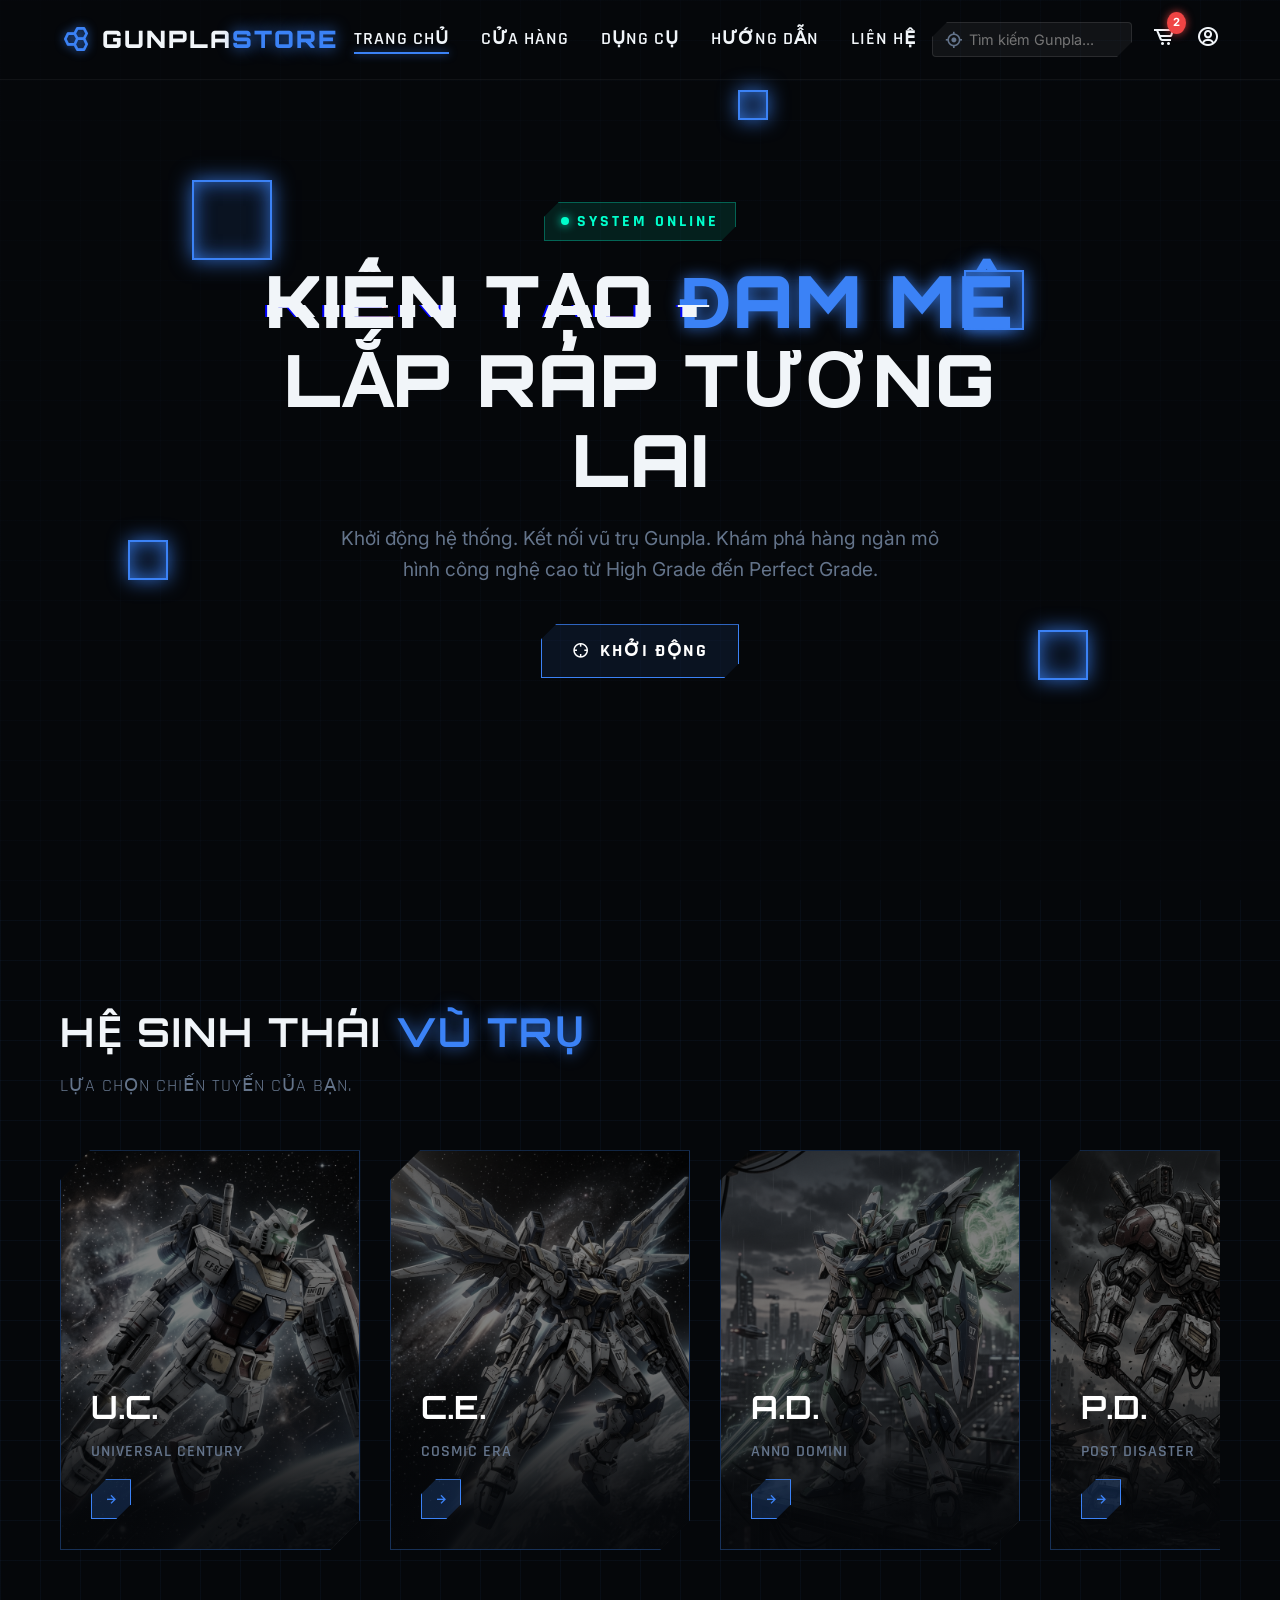
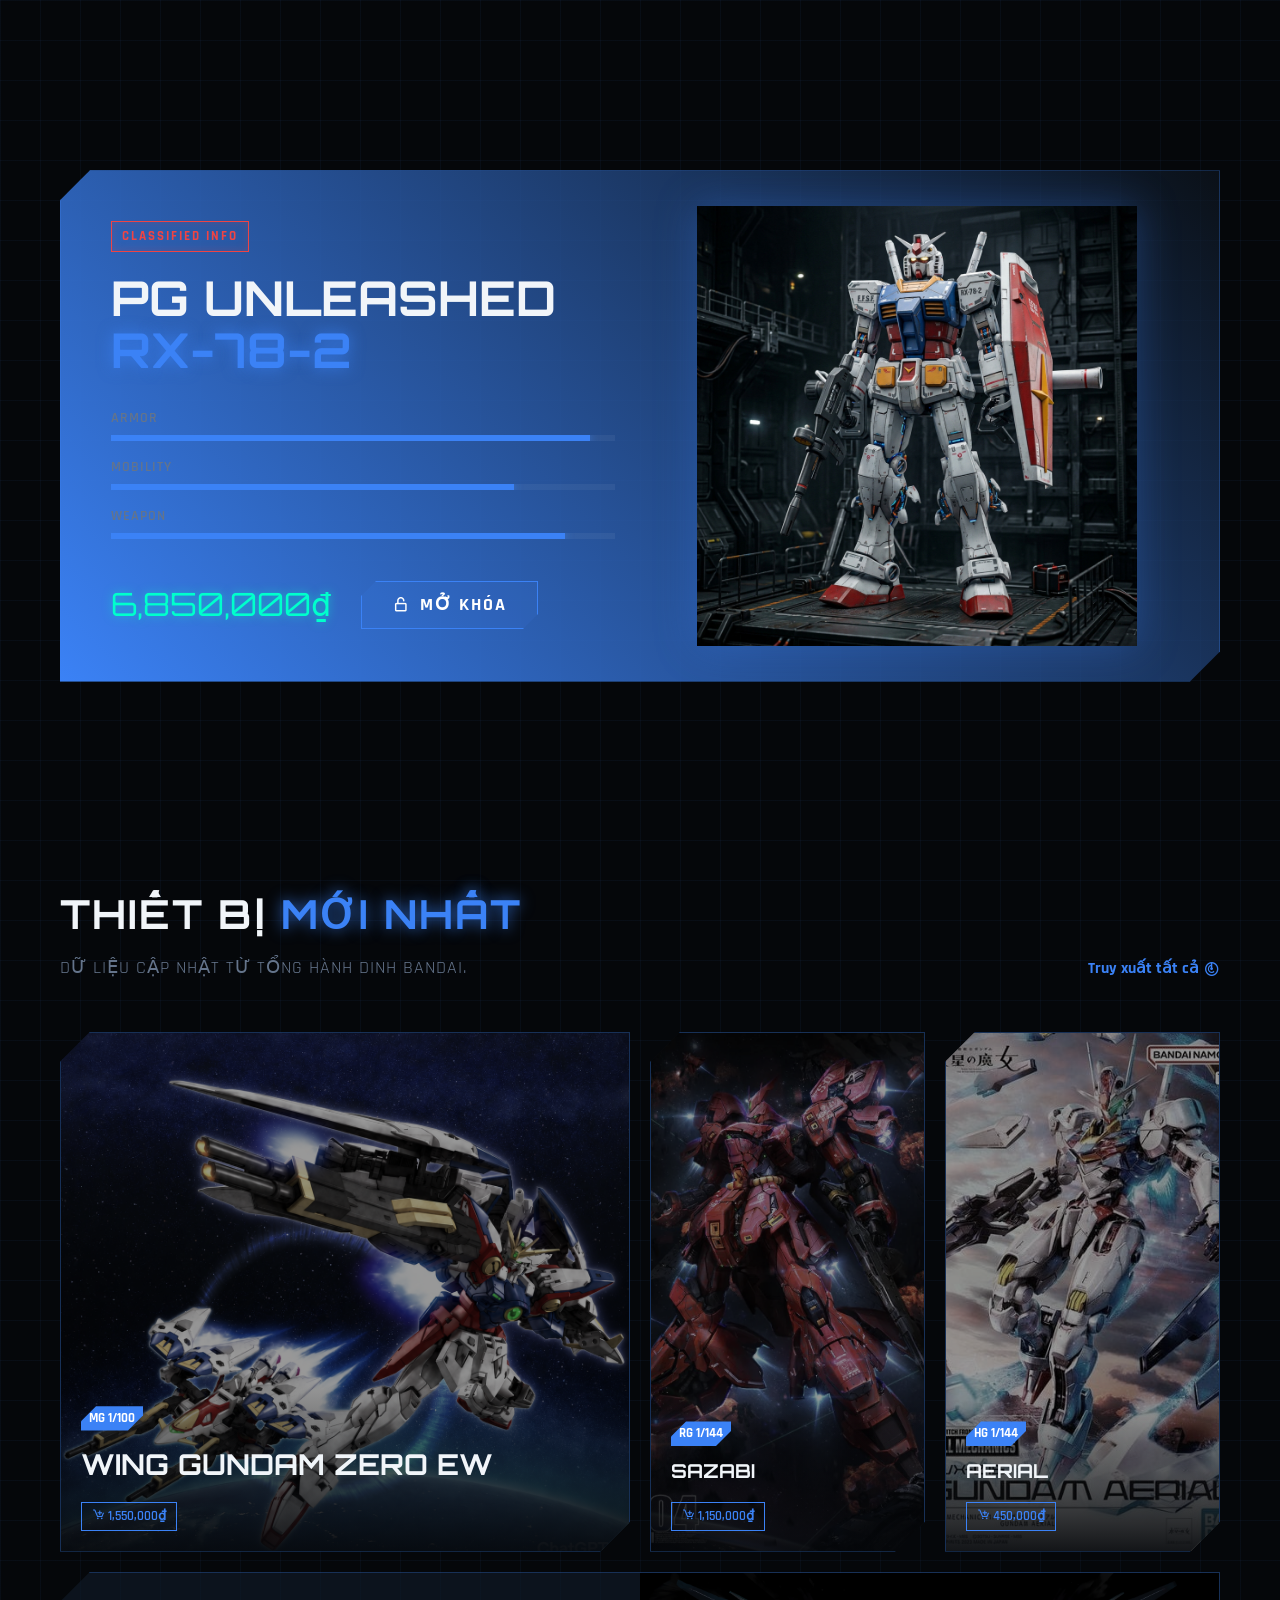
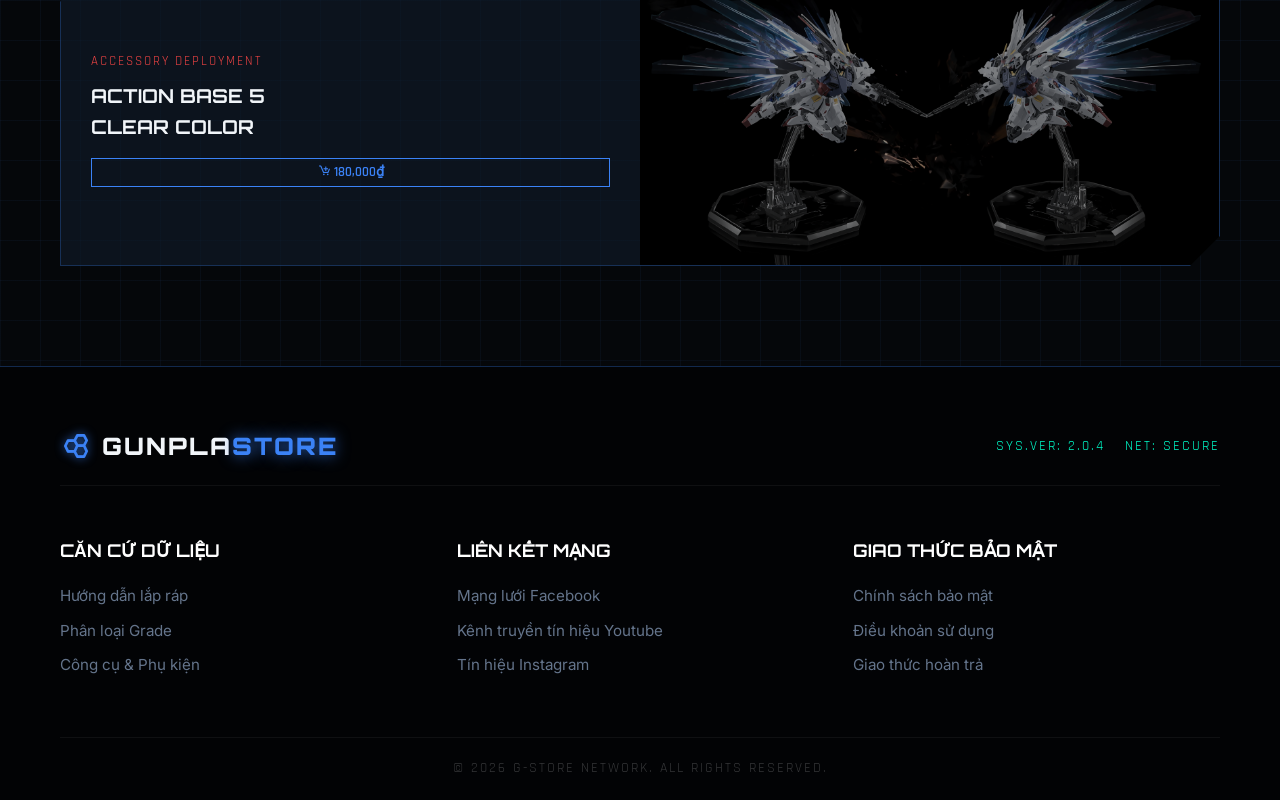
==== index.html @ 4b2b1612 "Add files via upload" ====
<!DOCTYPE html>
<html lang="vi">

<head>
    <meta charset="UTF-8">
    <meta name="viewport" content="width=device-width, initial-scale=1.0">
    <title>GUNPLA STORE | Awaken Your Inner Newtype</title>

    <meta name="description"
        content="Chuyên cung cấp mô hình chính hãng Bandai, Gunpla đa dạng các cấp độ HG, RG, MG, PG.">

    <!-- Google Fonts -->
    <link rel="preconnect" href="https://fonts.googleapis.com">
    <link rel="preconnect" href="https://fonts.gstatic.com" crossorigin>
    <link
        href="https://fonts.googleapis.com/css2?family=Inter:wght@300;400;500;600;700&family=Orbitron:wght@400;500;700;900&family=Rajdhani:wght@500;600;700&display=swap"
        rel="stylesheet">

    <!-- Boxicons -->
    <link href='https://unpkg.com/boxicons@2.1.4/css/boxicons.min.css' rel='stylesheet'>

    <!-- Custom CSS -->
    <link rel="stylesheet" href="style.css">
</head>

<body>
    <!-- Navbar (Giữ nguyên) -->
    <header class="header" id="header">
        <nav class="navbar container">
            <a href="index.html" class="logo">
                <i class='bx bx-hive'></i>
                <span class="logo-text">GUNPLA<span class="highlight">STORE</span></span>
            </a>

            <div class="nav-menu" id="nav-menu">
                <ul class="nav-list">
                    <li class="nav-item"><a href="index.html" class="nav-link active">TRANG CHỦ</a></li>
                    <li class="nav-item"><a href="store.html" class="nav-link">CỬA HÀNG</a></li>
                    <li class="nav-item"><a href="#tools" class="nav-link">DỤNG CỤ</a></li>
                    <li class="nav-item"><a href="#guide" class="nav-link">HƯỚNG DẪN</a></li>
                    <li class="nav-item"><a href="#contact" class="nav-link">LIÊN HỆ</a></li>
                </ul>
                <div class="nav-close" id="nav-close">
                    <i class='bx bx-x'></i>
                </div>
            </div>

            <div class="nav-tools">
                <div class="search-box">
                    <input type="text" placeholder="Tìm kiếm Gunpla..." class="search-input">
                    <i class='bx bx-target-lock search-icon'></i>
                </div>
                <a href="#" class="cart-icon">
                    <i class='bx bx-cart-alt'></i>
                    <span class="cart-count">2</span>
                </a>
                <a href="#" class="user-icon">
                    <i class='bx bx-user-circle'></i>
                </a>
                <div class="nav-toggle" id="nav-toggle">
                    <i class='bx bx-menu-alt-right'></i>
                </div>
            </div>
        </nav>
    </header>

    <main class="main">
        <!-- New Sci-Fi Hero Section with Video & Cubes -->
        <section class="hero section" id="home">
            <div class="hero-bg">
                <div class="overlay"></div>
                <!-- Video Background -->
                <video autoplay loop muted playsinline class="hero-video">
                    <!-- Placeholder video URL (Royalty Free Sci-Fi/Space loop) -->
                    <source src="https://cdn.pixabay.com/video/2021/08/04/83866-584742617_large.mp4" type="video/mp4">
                    Trình duyệt của bạn không hỗ trợ thẻ video.
                </video>
            </div>

            <!-- Floating Cubes Container -->
            <div class="cubes-container" id="cubes-container">
                <div class="cube cube-1">
                    <div class="cube-inner"></div>
                </div>
                <div class="cube cube-2">
                    <div class="cube-inner"></div>
                </div>
                <div class="cube cube-3">
                    <div class="cube-inner"></div>
                </div>
                <div class="cube cube-4">
                    <div class="cube-inner"></div>
                </div>
                <div class="cube cube-5">
                    <div class="cube-inner"></div>
                </div>
            </div>

            <div class="hero-content container">
                <div class="system-status glitch" data-text="SYSTEM ONLINE">
                    <span class="status-dot"></span> SYSTEM ONLINE
                </div>
                <h1 class="hero-title glitch" data-text="KIẾN TẠO ĐAM MÊ">KIẾN TẠO <span class="highlight">ĐAM
                        MÊ</span><br>LẮP RÁP TƯƠNG LAI</h1>
                <p class="hero-subtitle">Khởi động hệ thống. Kết nối vũ trụ Gunpla. Khám phá hàng ngàn mô hình công nghệ
                    cao từ High Grade đến Perfect Grade.</p>
                <div class="hero-actions">
                    <a href="#spotlight" class="btn btn-primary btn-glitch">
                        <i class='bx bx-crosshair'></i> KHỞI ĐỘNG
                    </a>
                </div>
            </div>
        </section>

        <!-- Universe/Series Section (Horizontal cards) -->
        <section class="universe section" id="universe">
            <div class="container">
                <div class="section-header">
                    <h2 class="section-title">HỆ SINH THÁI <span class="highlight">VŨ TRỤ</span></h2>
                    <p class="section-subtitle">Lựa chọn chiến tuyến của bạn.</p>
                </div>

                <div class="universe-track">
                    <!-- UC -->
                    <div class="universe-card">
                        <div class="uc-bg">
                            <img src="assets/images/universe/uc_gundam.png" alt="Universal Century">
                        </div>
                        <div class="uc-content">
                            <h3>U.C.</h3>
                            <span>UNIVERSAL CENTURY</span>
                            <a href="#" class="uc-btn"><i class='bx bx-right-arrow-alt'></i></a>
                        </div>
                    </div>
                    <!-- CE -->
                    <div class="universe-card">
                        <div class="uc-bg">
                            <img src="assets/images/universe/ce_gundam.png" alt="Cosmic Era">
                        </div>
                        <div class="uc-content">
                            <h3>C.E.</h3>
                            <span>COSMIC ERA</span>
                            <a href="#" class="uc-btn"><i class='bx bx-right-arrow-alt'></i></a>
                        </div>
                    </div>
                    <!-- AD -->
                    <div class="universe-card">
                        <div class="uc-bg">
                            <img src="assets/images/universe/ad_gundam.png" alt="Anno Domini">
                        </div>
                        <div class="uc-content">
                            <h3>A.D.</h3>
                            <span>ANNO DOMINI</span>
                            <a href="#" class="uc-btn"><i class='bx bx-right-arrow-alt'></i></a>
                        </div>
                    </div>
                    <!-- PD -->
                    <div class="universe-card">
                        <div class="uc-bg">
                            <img src="assets/images/universe/pd_gundam.png" alt="Post Disaster">
                        </div>
                        <div class="uc-content">
                            <h3>P.D.</h3>
                            <span>POST DISASTER</span>
                            <a href="#" class="uc-btn"><i class='bx bx-right-arrow-alt'></i></a>
                        </div>
                    </div>
                </div>
            </div>
        </section>

        <!-- Spotlight Section (Asymmetric Radar Design) -->
        <section class="spotlight section" id="spotlight">
            <div class="container">
                <div class="spotlight-wrapper">
                    <!-- Left: Radar/Info -->
                    <div class="spotlight-info">
                        <div class="tech-badge">CLASSIFIED INFO</div>
                        <h2 class="spotlight-title">PG UNLEASHED <br><span class="highlight">RX-78-2</span></h2>

                        <div class="radar-stats">
                            <div class="stat-item">
                                <span class="stat-label">ARMOR</span>
                                <div class="stat-bar">
                                    <div class="stat-fill" style="width: 95%;"></div>
                                </div>
                            </div>
                            <div class="stat-item">
                                <span class="stat-label">MOBILITY</span>
                                <div class="stat-bar">
                                    <div class="stat-fill" style="width: 80%;"></div>
                                </div>
                            </div>
                            <div class="stat-item">
                                <span class="stat-label">WEAPON</span>
                                <div class="stat-bar">
                                    <div class="stat-fill" style="width: 90%;"></div>
                                </div>
                            </div>
                        </div>

                        <div class="spotlight-price">
                            <span class="digital-price">6,850,000₫</span>
                            <button class="btn btn-primary"><i class='bx bx-lock-open-alt'></i> MỞ KHÓA</button>
                        </div>
                    </div>

                    <!-- Right: Big Image -->
                    <div class="spotlight-visual">
                        <div class="visual-bg-circle"></div>
                        <div class="visual-bg-crosshair"></div>
                        <img src="assets/images/PG/pg_unleashed.png" alt="PG Unleashed RX-78-2" class="spotlight-img">
                    </div>
                </div>
            </div>
        </section>

        <!-- Bento Box Grid (New Arrivals) -->
        <section class="bento section" id="bento-grid">
            <div class="container">
                <div class="section-header flex-header">
                    <div>
                        <h2 class="section-title">THIẾT BỊ <span class="highlight">MỚI NHẤT</span></h2>
                        <p class="section-subtitle">Dữ liệu cập nhật từ tổng hành dinh Bandai.</p>
                    </div>
                    <a href="#" class="view-all">Truy xuất tất cả <i class='bx bx-radar'></i></a>
                </div>

                <div class="bento-grid-container">
                    <!-- Bento Item 1 (Large) -->
                    <div class="bento-item bento-large">
                        <img src="assets/images/MG/WingZero.png" alt="Gundam">
                        <div class="bento-overlay">
                            <span class="bento-badge">MG 1/100</span>
                            <h3>WING GUNDAM ZERO EW</h3>
                            <button class="bento-btn"><i class='bx bx-cart-add'></i> 1,550,000₫</button>
                        </div>
                        <div class="scanner-line"></div>
                    </div>

                    <!-- Bento Item 2 (Medium) -->
                    <div class="bento-item bento-medium">
                        <img src="assets/images/RG/Sazabi.png" alt="Gundam">
                        <div class="bento-overlay">
                            <span class="bento-badge">RG 1/144</span>
                            <h3>SAZABI</h3>
                            <button class="bento-btn"><i class='bx bx-cart-add'></i> 1,150,000₫</button>
                        </div>
                        <div class="scanner-line"></div>
                    </div>

                    <!-- Bento Item 3 (Medium) -->
                    <div class="bento-item bento-medium">
                        <img src="assets/images/HG/Aerial.png" alt="Gundam">
                        <div class="bento-overlay">
                            <span class="bento-badge">HG 1/144</span>
                            <h3>AERIAL</h3>
                            <button class="bento-btn"><i class='bx bx-cart-add'></i> 450,000₫</button>
                        </div>
                        <div class="scanner-line"></div>
                    </div>

                    <!-- Bento Item 4 (Wide) -->
                    <div class="bento-item bento-wide">
                        <div class="bento-split">
                            <div class="bento-info">
                                <span class="tech-text">ACCESSORY DEPLOYMENT</span>
                                <h3>ACTION BASE 5 <br> CLEAR COLOR</h3>
                                <button class="bento-btn"><i class='bx bx-cart-add'></i> 180,000₫</button>
                            </div>
                            <img src="assets/images/PhuKien/ActionBase.png" alt="Action Base">
                        </div>
                        <div class="scanner-line"></div>
                    </div>
                </div>
            </div>
        </section>
    </main>

    <!-- Minimalist Sci-Fi Footer -->
    <footer class="footer-minimal">
        <div class="container">
            <div class="footer-top">
                <a href="#" class="logo">
                    <i class='bx bx-hive'></i>
                    <span class="logo-text">GUNPLA<span class="highlight">STORE</span></span>
                </a>
                <div class="sys-info">
                    <span>SYS.VER: 2.0.4</span>
                    <span>NET: SECURE</span>
                </div>
            </div>

            <div class="footer-grid">
                <div class="f-col">
                    <h4>CĂN CỨ DỮ LIỆU</h4>
                    <a href="#">Hướng dẫn lắp ráp</a>
                    <a href="#">Phân loại Grade</a>
                    <a href="#">Công cụ & Phụ kiện</a>
                </div>
                <div class="f-col">
                    <h4>LIÊN KẾT MẠNG</h4>
                    <a href="#">Mạng lưới Facebook</a>
                    <a href="#">Kênh truyền tín hiệu Youtube</a>
                    <a href="#">Tín hiệu Instagram</a>
                </div>
                <div class="f-col">
                    <h4>GIAO THỨC BẢO MẬT</h4>
                    <a href="#">Chính sách bảo mật</a>
                    <a href="#">Điều khoản sử dụng</a>
                    <a href="#">Giao thức hoàn trả</a>
                </div>
            </div>

            <div class="footer-bottom">
                <p>&copy; 2026 G-STORE NETWORK. ALL RIGHTS RESERVED.</p>
            </div>
        </div>
    </footer>

    <!-- Custom JS -->
    <script src="script.js"></script>
</body>

</html>
---- style.css ----
/* =========================================
   VARIABLES & SETUP
   ========================================= */
:root {
    --bg-color: #05070a; 
    --bg-surface: rgba(13, 17, 23, 0.6);
    --bg-surface-hover: rgba(22, 27, 34, 0.8);
    
    --primary-color: #3b82f6; 
    --primary-glow: rgba(59, 130, 246, 0.8);
    
    --secondary-color: #ef4444; 
    --secondary-glow: rgba(239, 68, 68, 0.8);
    
    --neon-green: #00ffcc; 
    
    --text-main: #f1f5f9;
    --text-muted: #64748b;
    
    --border-color: rgba(59, 130, 246, 0.3);
    
    --font-heading: 'Orbitron', sans-serif;
    --font-subheading: 'Rajdhani', sans-serif;
    --font-body: 'Inter', sans-serif;
    
    --header-height: 80px;
    --transition: all 0.4s cubic-bezier(0.16, 1, 0.3, 1);
    
    /* Complex Clip Paths */
    --clip-btn: polygon(15px 0, 100% 0, 100% calc(100% - 15px), calc(100% - 15px) 100%, 0 100%, 0 15px);
    --clip-card: polygon(30px 0, 100% 0, 100% calc(100% - 30px), calc(100% - 30px) 100%, 0 100%, 0 30px);
}

* {
    margin: 0;
    padding: 0;
    box-sizing: border-box;
}

html {
    scroll-behavior: smooth;
}

body {
    font-family: var(--font-body);
    background-color: var(--bg-color);
    color: var(--text-main);
    line-height: 1.6;
    overflow-x: hidden;
    background-image: 
        linear-gradient(rgba(59, 130, 246, 0.05) 1px, transparent 1px),
        linear-gradient(90deg, rgba(59, 130, 246, 0.05) 1px, transparent 1px);
    background-size: 40px 40px;
}

ul { list-style: none; }
a { text-decoration: none; color: inherit; transition: var(--transition); }
img { max-width: 100%; height: auto; display: block; }

.container {
    max-width: 1200px;
    margin: 0 auto;
    padding: 0 20px;
}

.section { padding: 100px 0; }
.highlight { color: var(--primary-color); text-shadow: 0 0 15px var(--primary-glow); }

/* =========================================
   BUTTONS
   ========================================= */
.btn {
    display: inline-flex;
    align-items: center;
    justify-content: center;
    gap: 8px;
    padding: 12px 30px;
    font-family: var(--font-subheading);
    font-weight: 700;
    font-size: 1.1rem;
    letter-spacing: 2px;
    cursor: pointer;
    transition: var(--transition);
    border: none;
    position: relative;
    clip-path: var(--clip-btn);
    text-transform: uppercase;
    background: transparent;
    color: var(--primary-color);
    border: 1px solid var(--primary-color);
}

.btn-primary {
    background: rgba(59, 130, 246, 0.1);
    border: 1px solid var(--primary-color);
    color: #fff;
}

.btn-primary:hover {
    background: var(--primary-color);
    box-shadow: 0 0 20px var(--primary-glow);
    color: #fff;
}

.btn-glitch:hover {
    animation: btn-glitch 0.2s linear infinite;
}

@keyframes btn-glitch {
    0% { transform: translate(0) }
    20% { transform: translate(-2px, 2px) }
    40% { transform: translate(-2px, -2px) }
    60% { transform: translate(2px, 2px) }
    80% { transform: translate(2px, -2px) }
    100% { transform: translate(0) }
}

/* =========================================
   HEADER & NAVBAR (Retained)
   ========================================= */
.header {
    position: fixed;
    top: 0;
    left: 0;
    width: 100%;
    height: var(--header-height);
    z-index: 100;
    transition: var(--transition);
    border-bottom: 1px solid rgba(255,255,255,0.05);
}

.header.scrolled {
    background: rgba(5, 7, 10, 0.85);
    backdrop-filter: blur(15px);
    border-bottom: 1px solid var(--border-color);
}

.navbar { height: 100%; display: flex; justify-content: space-between; align-items: center; }
.logo { display: flex; align-items: center; gap: 8px; font-family: var(--font-heading); font-size: 1.5rem; font-weight: 900; letter-spacing: 2px; }
.logo i { font-size: 2rem; color: var(--primary-color); text-shadow: 0 0 10px var(--primary-glow); }
.nav-list { display: flex; gap: 32px; }
.nav-link { font-family: var(--font-subheading); font-weight: 600; font-size: 1.1rem; letter-spacing: 1px; position: relative; }
.nav-link::after { content: ''; position: absolute; bottom: -4px; left: 0; width: 0; height: 2px; background-color: var(--primary-color); box-shadow: 0 0 8px var(--primary-glow); transition: var(--transition); }
.nav-link:hover::after, .nav-link.active::after { width: 100%; }
.nav-tools { display: flex; align-items: center; gap: 20px; }
.search-box { position: relative; display: flex; align-items: center; }
.search-input { background: rgba(255,255,255,0.05); border: 1px solid rgba(255,255,255,0.1); color: var(--text-main); padding: 8px 16px 8px 36px; border-radius: 4px; font-family: var(--font-body); font-size: 0.9rem; width: 200px; transition: var(--transition); clip-path: var(--clip-btn); }
.search-input:focus { outline: none; border-color: var(--primary-color); background: rgba(59, 130, 246, 0.1); width: 240px; }
.search-icon { position: absolute; left: 12px; color: var(--text-muted); font-size: 1.2rem; }
.search-input:focus + .search-icon { color: var(--primary-color); }
.cart-icon, .user-icon { font-size: 1.5rem; position: relative; cursor: pointer; }
.cart-icon:hover, .user-icon:hover { color: var(--primary-color); text-shadow: 0 0 8px var(--primary-glow); }
.cart-count { position: absolute; top: -8px; right: -10px; background-color: var(--secondary-color); color: #fff; font-size: 0.7rem; font-weight: 700; padding: 2px 6px; border-radius: 50%; box-shadow: 0 0 8px var(--secondary-glow); }
.nav-toggle, .nav-close { display: none; font-size: 2rem; cursor: pointer; }

/* =========================================
   NEW HERO SECTION (VIDEO & CUBES)
   ========================================= */
.hero {
    position: relative;
    min-height: 100vh;
    display: flex;
    align-items: center;
    justify-content: center;
    overflow: hidden;
    padding-top: var(--header-height);
}

.hero-bg {
    position: absolute;
    top: 0; left: 0; width: 100%; height: 100%;
    z-index: -2;
}

.hero-video {
    width: 100%; height: 100%;
    object-fit: cover;
    filter: grayscale(30%) contrast(120%);
}

.overlay {
    position: absolute;
    top: 0; left: 0; width: 100%; height: 100%;
    background: linear-gradient(135deg, rgba(5,7,10,0.9) 0%, rgba(5,7,10,0.5) 50%, rgba(5,7,10,0.9) 100%);
    z-index: 1;
}

/* 3D Floating Cubes */
.cubes-container {
    position: absolute;
    top: 0; left: 0; width: 100%; height: 100%;
    z-index: 2;
    pointer-events: none;
    perspective: 1000px;
}

.cube {
    position: absolute;
    width: 60px; height: 60px;
    transform-style: preserve-3d;
    animation: floatCube 10s infinite linear;
    transition: transform 0.1s ease-out; /* For mouse parallax */
}

.cube-inner {
    width: 100%; height: 100%;
    border: 2px solid var(--primary-color);
    background: rgba(59, 130, 246, 0.1);
    box-shadow: 0 0 20px var(--primary-glow), inset 0 0 20px var(--primary-glow);
    animation: rotateInner 5s infinite linear;
}

.cube-1 { top: 20%; left: 15%; width: 80px; height: 80px; animation-duration: 15s; }
.cube-2 { top: 60%; left: 10%; width: 40px; height: 40px; animation-duration: 12s; animation-direction: reverse; }
.cube-3 { top: 30%; right: 20%; width: 60px; height: 60px; animation-duration: 18s; }
.cube-4 { top: 70%; right: 15%; width: 50px; height: 50px; animation-duration: 14s; }
.cube-5 { top: 10%; right: 40%; width: 30px; height: 30px; animation-duration: 10s; }

@keyframes rotateInner {
    0% { transform: rotateX(0) rotateY(0) rotateZ(0); }
    100% { transform: rotateX(360deg) rotateY(360deg) rotateZ(360deg); }
}
@keyframes floatCube {
    0%, 100% { margin-top: 0; }
    50% { margin-top: -30px; }
}

.hero-content {
    position: relative;
    z-index: 3;
    text-align: center;
    max-width: 800px;
}

.system-status {
    display: inline-flex;
    align-items: center;
    gap: 8px;
    font-family: var(--font-subheading);
    font-weight: 700;
    color: var(--neon-green);
    letter-spacing: 3px;
    margin-bottom: 20px;
    background: rgba(0, 255, 204, 0.1);
    padding: 6px 16px;
    border: 1px solid rgba(0, 255, 204, 0.3);
    clip-path: var(--clip-btn);
}

.status-dot {
    width: 8px; height: 8px;
    background-color: var(--neon-green);
    border-radius: 50%;
    box-shadow: 0 0 10px var(--neon-green);
    animation: blink 1s infinite;
}

@keyframes blink { 50% { opacity: 0; } }

.hero-title {
    font-family: var(--font-heading);
    font-size: 4.5rem;
    font-weight: 900;
    line-height: 1.1;
    margin-bottom: 24px;
    text-transform: uppercase;
    letter-spacing: 2px;
}

.hero-subtitle {
    font-size: 1.2rem;
    color: var(--text-muted);
    margin-bottom: 40px;
    max-width: 600px;
    margin-left: auto; margin-right: auto;
}

.hero-actions { display: flex; justify-content: center; gap: 20px; }

/* Glitch Text Effect */
.glitch { position: relative; }
.glitch::before, .glitch::after {
    content: attr(data-text);
    position: absolute;
    top: 0; left: 0;
    width: 100%; height: 100%;
    background: transparent;
}
.glitch::before {
    left: 2px;
    text-shadow: -2px 0 red;
    clip: rect(44px, 450px, 56px, 0);
    animation: glitch-anim 5s infinite linear alternate-reverse;
}
.glitch::after {
    left: -2px;
    text-shadow: -2px 0 blue;
    clip: rect(44px, 450px, 56px, 0);
    animation: glitch-anim2 5s infinite linear alternate-reverse;
}

@keyframes glitch-anim {
    0% { clip: rect(10px, 9999px, 86px, 0); }
    5% { clip: rect(61px, 9999px, 21px, 0); }
    10% { clip: rect(34px, 9999px, 89px, 0); }
    15% { clip: rect(98px, 9999px, 5px, 0); }
    20% { clip: rect(0, 0, 0, 0); }
    100% { clip: rect(0, 0, 0, 0); }
}
@keyframes glitch-anim2 {
    0% { clip: rect(65px, 9999px, 100px, 0); }
    5% { clip: rect(52px, 9999px, 74px, 0); }
    10% { clip: rect(79px, 9999px, 85px, 0); }
    15% { clip: rect(75px, 9999px, 5px, 0); }
    20% { clip: rect(0, 0, 0, 0); }
    100% { clip: rect(0, 0, 0, 0); }
}

/* =========================================
   COMMON HEADERS
   ========================================= */
.section-header { margin-bottom: 50px; }
.flex-header { display: flex; justify-content: space-between; align-items: flex-end; }
.section-title { font-family: var(--font-heading); font-size: 2.5rem; letter-spacing: 2px; margin-bottom: 8px; }
.section-subtitle { color: var(--text-muted); font-size: 1.1rem; font-family: var(--font-subheading); letter-spacing: 1px; text-transform: uppercase; }
.view-all { font-family: var(--font-subheading); font-weight: 700; color: var(--primary-color); display: flex; align-items: center; gap: 5px; }
.view-all:hover { color: #fff; text-shadow: 0 0 10px var(--primary-glow); }

/* =========================================
   UNIVERSE SECTION (HORIZONTAL SCROLL)
   ========================================= */
.universe-track {
    display: flex;
    gap: 30px;
    overflow-x: auto;
    padding-bottom: 20px;
    scrollbar-width: none; /* Firefox */
}
.universe-track::-webkit-scrollbar { display: none; } /* Chrome */

.universe-card {
    min-width: 300px;
    height: 400px;
    position: relative;
    clip-path: var(--clip-card);
    background: var(--bg-surface);
    border: 1px solid var(--border-color);
    cursor: pointer;
    transition: var(--transition);
    overflow: hidden;
    flex-shrink: 0;
}

.uc-bg {
    position: absolute; top: 0; left: 0; width: 100%; height: 100%;
    z-index: 1;
}
.uc-bg img { width: 100%; height: 100%; object-fit: cover; filter: grayscale(80%) brightness(0.5); transition: var(--transition); }
.universe-card:hover .uc-bg img { filter: grayscale(0%) brightness(0.8); transform: scale(1.1); }

.uc-content {
    position: absolute;
    bottom: 0; left: 0; width: 100%;
    padding: 30px;
    z-index: 2;
    background: linear-gradient(transparent, rgba(5,7,10,0.9) 80%);
}

.uc-content h3 { font-family: var(--font-heading); font-size: 2rem; margin-bottom: 5px; color: #fff; }
.uc-content span { display: block; font-family: var(--font-subheading); color: var(--text-muted); font-weight: 600; letter-spacing: 1px; margin-bottom: 15px; }

.uc-btn {
    display: inline-flex; width: 40px; height: 40px;
    background: rgba(59, 130, 246, 0.2);
    border: 1px solid var(--primary-color);
    align-items: center; justify-content: center;
    color: var(--primary-color);
    clip-path: var(--clip-btn);
    transition: var(--transition);
}
.universe-card:hover .uc-btn { background: var(--primary-color); color: #fff; box-shadow: 0 0 15px var(--primary-glow); }

/* =========================================
   SPOTLIGHT SECTION (RADAR)
   ========================================= */
.spotlight-wrapper {
    display: grid;
    grid-template-columns: 1fr 1fr;
    gap: 50px;
    align-items: center;
    background: var(--bg-surface);
    padding: 50px;
    clip-path: var(--clip-card);
    border: 1px solid var(--border-color);
    position: relative;
}

/* Glowing Border Animation Hack using pseudo-element */
.spotlight-wrapper::before {
    content: ''; position: absolute; top: -2px; left: -2px; right: -2px; bottom: -2px;
    background: linear-gradient(45deg, var(--primary-color), transparent, var(--secondary-color), transparent);
    z-index: -1;
    background-size: 400%;
    animation: glow-border 10s linear infinite;
}

@keyframes glow-border { 0% { background-position: 0 0; } 50% { background-position: 400% 0; } 100% { background-position: 0 0; } }

.spotlight-info { position: relative; z-index: 2; }
.tech-badge { display: inline-block; font-family: var(--font-subheading); font-weight: 700; color: var(--secondary-color); border: 1px solid var(--secondary-color); padding: 4px 10px; font-size: 0.8rem; letter-spacing: 2px; margin-bottom: 20px; box-shadow: inset 0 0 10px rgba(239, 68, 68, 0.2); }
.spotlight-title { font-family: var(--font-heading); font-size: 3rem; line-height: 1.1; margin-bottom: 30px; }

.radar-stats { margin-bottom: 40px; }
.stat-item { margin-bottom: 15px; }
.stat-label { display: block; font-family: var(--font-subheading); font-weight: 600; font-size: 0.9rem; color: var(--text-muted); margin-bottom: 5px; letter-spacing: 1px; }
.stat-bar { width: 100%; height: 6px; background: rgba(255,255,255,0.05); position: relative; overflow: hidden; }
.stat-fill { position: absolute; top: 0; left: 0; height: 100%; background: var(--primary-color); box-shadow: 0 0 10px var(--primary-glow); }

.spotlight-price { display: flex; align-items: center; gap: 30px; }
.digital-price { font-family: var(--font-heading); font-size: 2rem; color: var(--neon-green); text-shadow: 0 0 10px rgba(0,255,204,0.5); }

.spotlight-visual { position: relative; display: flex; justify-content: center; align-items: center; height: 400px; }
.visual-bg-circle { position: absolute; width: 300px; height: 300px; border: 1px dashed var(--border-color); border-radius: 50%; animation: spin 20s linear infinite; }
.visual-bg-crosshair { position: absolute; width: 350px; height: 350px; border-left: 1px solid rgba(59, 130, 246, 0.2); border-right: 1px solid rgba(59, 130, 246, 0.2); animation: spin 15s linear infinite reverse; }
@keyframes spin { 100% { transform: rotate(360deg); } }

.spotlight-img { position: relative; z-index: 2; max-height: 110%; filter: drop-shadow(0 0 20px rgba(59, 130, 246, 0.3)); }

/* =========================================
   BENTO GRID SECTION (MASONRY)
   ========================================= */
.bento-grid-container {
    display: grid;
    grid-template-columns: repeat(4, 1fr);
    grid-template-rows: repeat(2, 250px);
    gap: 20px;
}

.bento-item {
    position: relative;
    background: var(--bg-surface);
    border: 1px solid var(--border-color);
    clip-path: var(--clip-card);
    overflow: hidden;
    cursor: pointer;
}

.bento-item img { width: 100%; height: 100%; object-fit: cover; filter: grayscale(50%) brightness(0.6); transition: var(--transition); }
.bento-item:hover img { filter: grayscale(0%) brightness(1); transform: scale(1.05); }

.bento-overlay { position: absolute; bottom: 0; left: 0; width: 100%; padding: 20px; background: linear-gradient(transparent, rgba(5,7,10,0.9)); z-index: 2; }
.bento-badge { display: inline-block; font-family: var(--font-subheading); font-weight: 700; color: #fff; background: var(--primary-color); padding: 2px 8px; font-size: 0.8rem; margin-bottom: 10px; clip-path: var(--clip-btn); }
.bento-item h3 { font-family: var(--font-heading); font-size: 1.2rem; margin-bottom: 15px; }
.bento-btn { background: transparent; border: 1px solid var(--primary-color); color: var(--primary-color); padding: 5px 10px; font-family: var(--font-subheading); font-weight: 600; cursor: pointer; transition: var(--transition); }
.bento-btn:hover { background: var(--primary-color); color: #fff; box-shadow: 0 0 10px var(--primary-glow); }

/* Scanning line effect */
.scanner-line { position: absolute; top: 0; left: 0; width: 100%; height: 2px; background: var(--primary-color); box-shadow: 0 0 15px var(--primary-glow); z-index: 3; opacity: 0; transition: opacity 0.3s; }
.bento-item:hover .scanner-line { opacity: 1; animation: scan 2s linear infinite; }
@keyframes scan { 0% { top: 0; } 50% { top: 100%; } 100% { top: 0; } }

/* Grid positioning */
.bento-large { grid-column: span 2; grid-row: span 2; }
.bento-large h3 { font-size: 1.8rem; }
.bento-medium { grid-column: span 1; grid-row: span 2; }
.bento-wide { grid-column: span 4; grid-row: span 1; }

.bento-wide .bento-split { display: flex; height: 100%; }
.bento-wide .bento-info { flex: 1; padding: 30px; display: flex; flex-direction: column; justify-content: center; background: rgba(59,130,246,0.05); }
.bento-wide img { flex: 1; width: 50%; }
.tech-text { font-family: var(--font-subheading); color: var(--secondary-color); letter-spacing: 2px; font-size: 0.8rem; margin-bottom: 10px; }

/* =========================================
   MINIMALIST FOOTER
   ========================================= */
.footer-minimal { background: #020305; padding-top: 60px; border-top: 1px solid var(--border-color); }
.footer-top { display: flex; justify-content: space-between; align-items: center; margin-bottom: 50px; border-bottom: 1px solid rgba(255,255,255,0.05); padding-bottom: 20px; }
.sys-info { display: flex; gap: 20px; font-family: var(--font-subheading); color: var(--neon-green); font-size: 0.9rem; letter-spacing: 2px; }
.footer-grid { display: grid; grid-template-columns: repeat(3, 1fr); gap: 30px; margin-bottom: 50px; }
.f-col h4 { font-family: var(--font-heading); color: #fff; margin-bottom: 20px; font-size: 1.1rem; }
.f-col a { display: block; color: var(--text-muted); margin-bottom: 10px; font-family: var(--font-body); font-size: 0.95rem; }
.f-col a:hover { color: var(--primary-color); padding-left: 5px; }
.footer-bottom { text-align: center; padding: 20px 0; border-top: 1px solid rgba(255,255,255,0.05); font-family: var(--font-subheading); font-size: 0.85rem; color: rgba(255,255,255,0.2); letter-spacing: 2px; }

/* =========================================
   RESPONSIVE MEDIA QUERIES
   ========================================= */
@media (max-width: 992px) {
    .spotlight-wrapper { grid-template-columns: 1fr; }
    .spotlight-visual { height: 300px; grid-row: 1; }
    .bento-grid-container { grid-template-columns: repeat(2, 1fr); grid-template-rows: auto; }
    .bento-large { grid-column: span 2; grid-row: span 1; height: 300px;}
    .bento-medium { grid-column: span 1; grid-row: span 1; height: 250px;}
    .bento-wide { grid-column: span 2; }
}

@media (max-width: 768px) {
    .nav-menu { position: fixed; top: 0; right: -100%; width: 80%; height: 100vh; background: rgba(5, 7, 10, 0.95); backdrop-filter: blur(10px); padding: 80px 40px; flex-direction: column; transition: right 0.4s ease; border-left: 1px solid var(--border-color); }
    .nav-menu.show-menu { right: 0; }
    .nav-list { flex-direction: column; gap: 30px; }
    .nav-close, .nav-toggle { display: block; }
    .nav-close { position: absolute; top: 25px; right: 25px; }
    .search-box { display: none; }
    
    .hero-title { font-size: 3rem; }
    .footer-grid { grid-template-columns: 1fr; }
    .bento-grid-container { grid-template-columns: 1fr; }
    .bento-large, .bento-medium, .bento-wide { grid-column: span 1; }
    .bento-wide .bento-split { flex-direction: column; }
    .bento-wide img { width: 100%; height: 200px; }
}
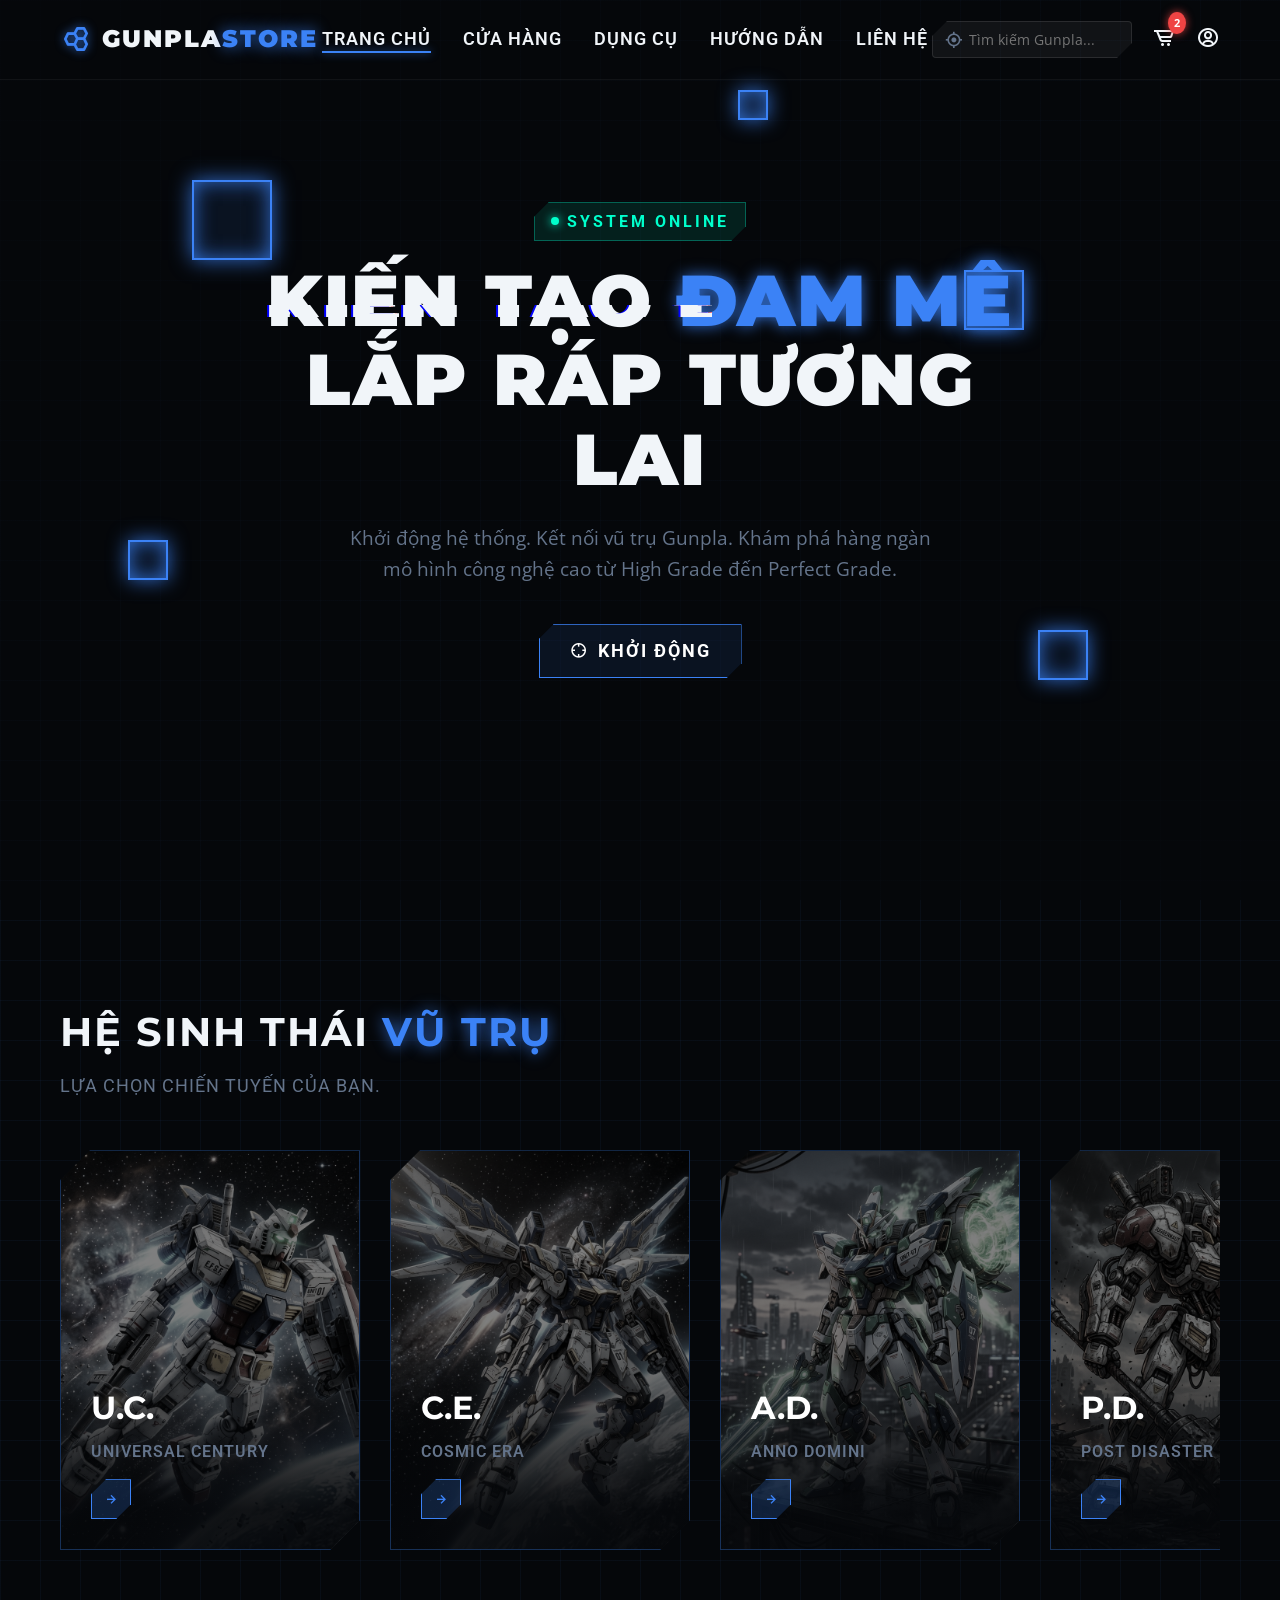
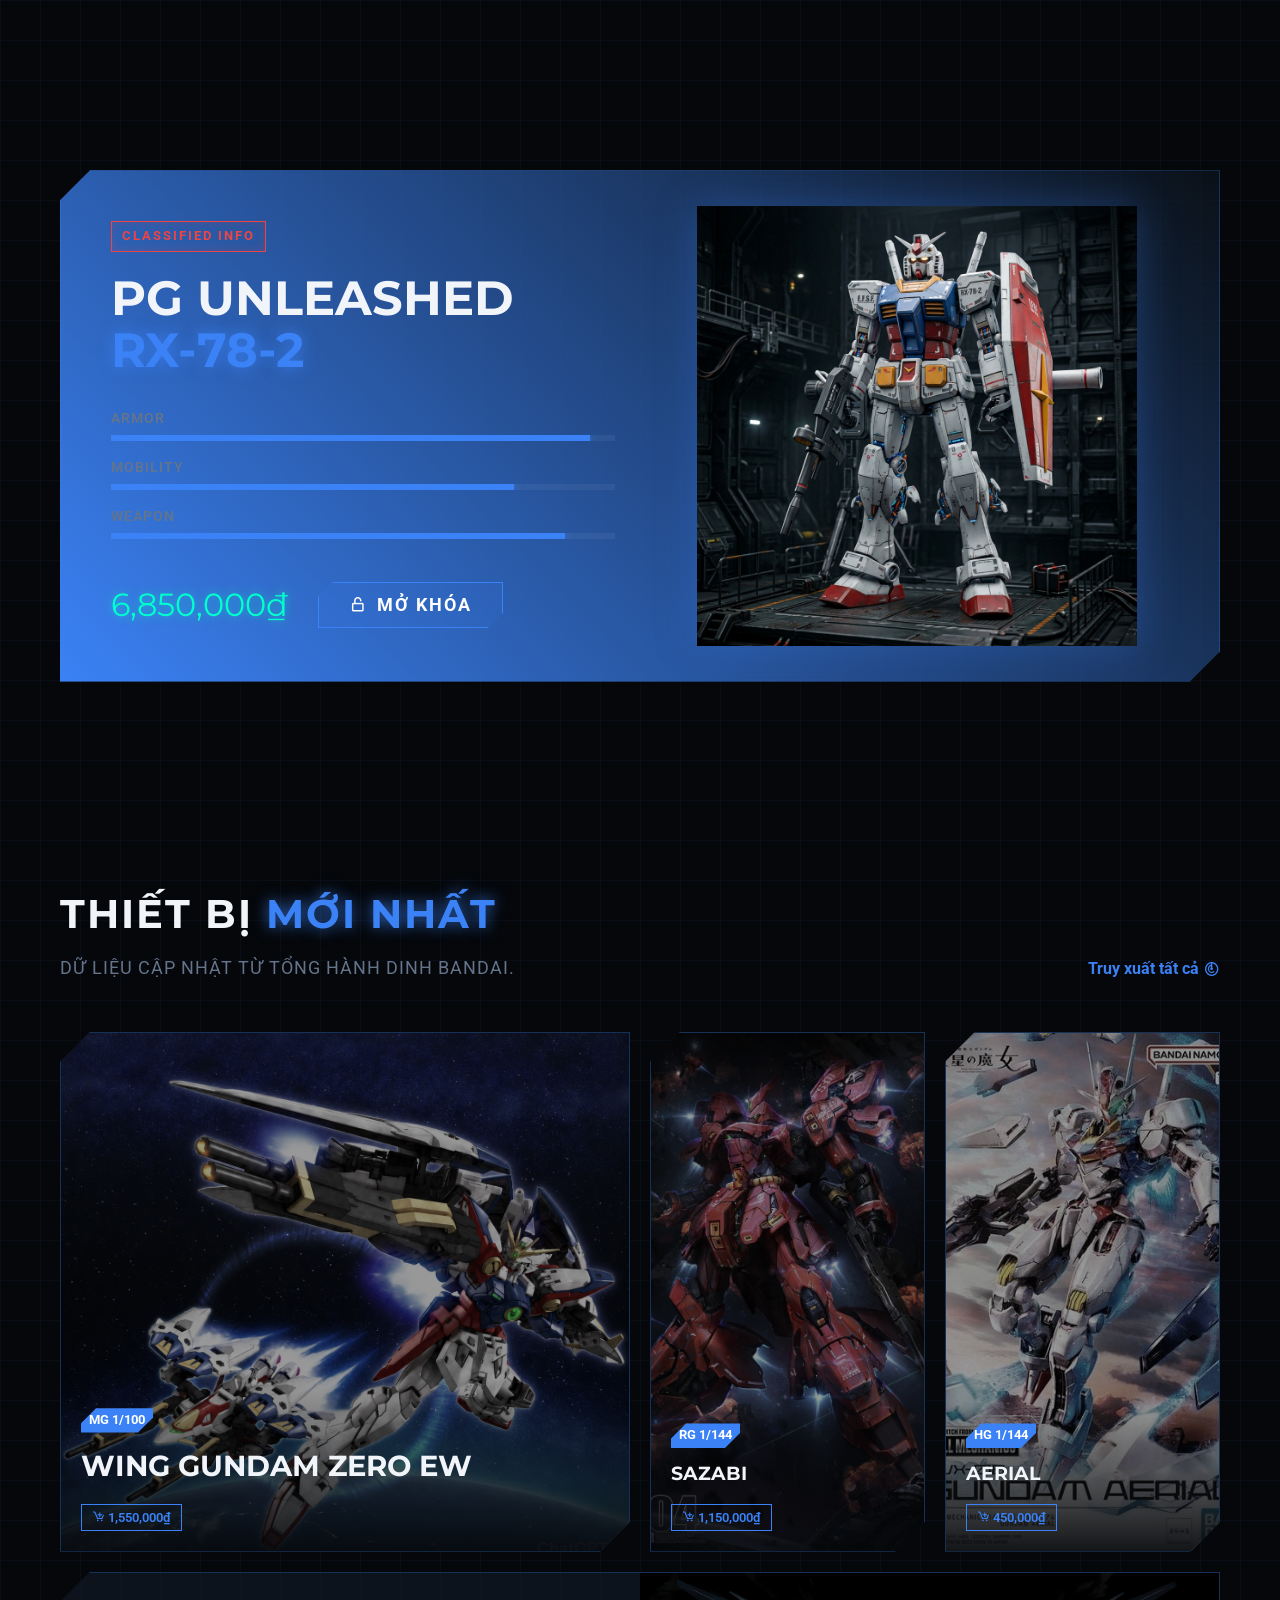
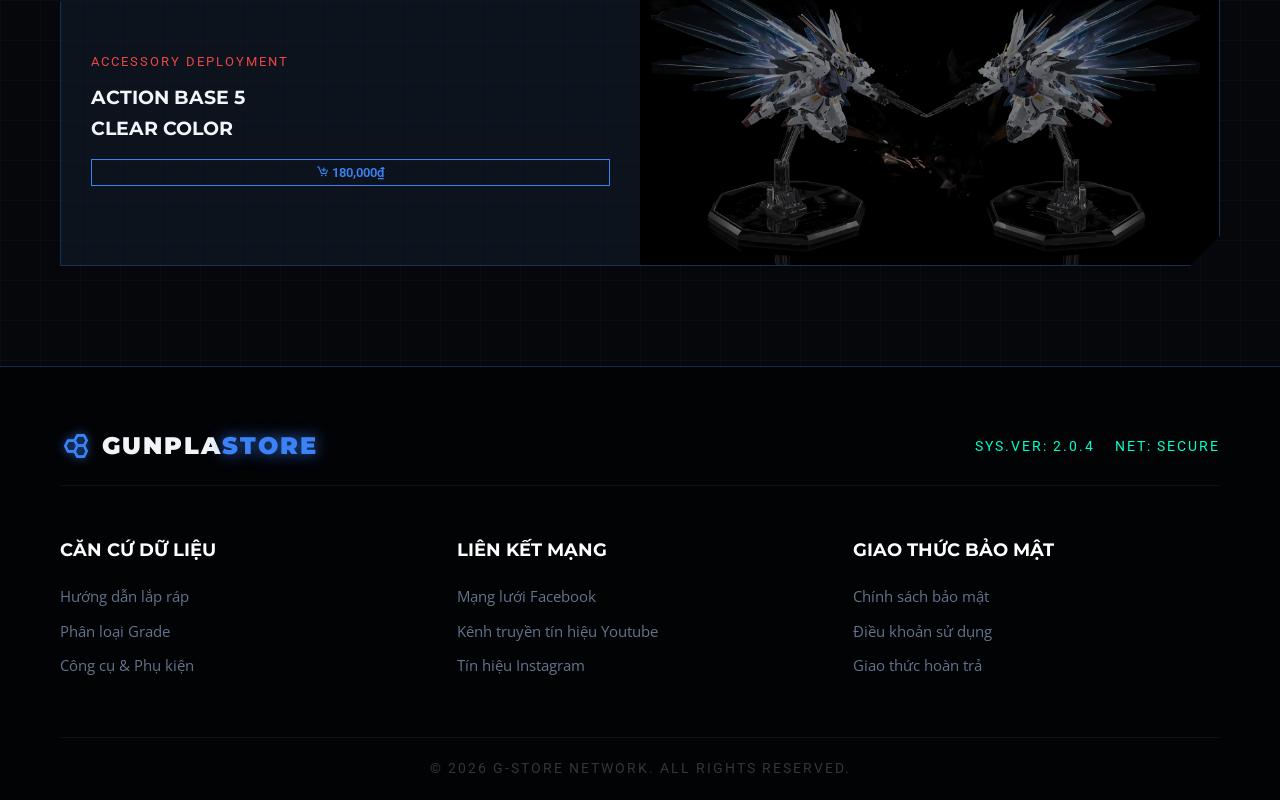
==== commit 9f42b2ff: "int" ====
--- a/index.html
+++ b/index.html
@@ -13,7 +13,7 @@
     <link rel="preconnect" href="https://fonts.googleapis.com">
     <link rel="preconnect" href="https://fonts.gstatic.com" crossorigin>
     <link
-        href="https://fonts.googleapis.com/css2?family=Inter:wght@300;400;500;600;700&family=Orbitron:wght@400;500;700;900&family=Rajdhani:wght@500;600;700&display=swap"
+        href="https://fonts.googleapis.com/css2?family=Montserrat:wght@400;500;700;900&family=Open+Sans:wght@300;400;500;600;700&family=Roboto:wght@400;500;700&display=swap"
         rel="stylesheet">
 
     <!-- Boxicons -->
--- a/style.css
+++ b/style.css
@@ -19,9 +19,9 @@
     
     --border-color: rgba(59, 130, 246, 0.3);
     
-    --font-heading: 'Orbitron', sans-serif;
-    --font-subheading: 'Rajdhani', sans-serif;
-    --font-body: 'Inter', sans-serif;
+    --font-heading: 'Montserrat', sans-serif;
+    --font-subheading: 'Roboto', sans-serif;
+    --font-body: 'Open Sans', sans-serif;
     
     --header-height: 80px;
     --transition: all 0.4s cubic-bezier(0.16, 1, 0.3, 1);
@@ -486,7 +486,7 @@
    RESPONSIVE MEDIA QUERIES
    ========================================= */
 @media (max-width: 992px) {
-    .spotlight-wrapper { grid-template-columns: 1fr; }
+    .spotlight-wrapper { grid-template-columns: 1fr; padding: 30px; }
     .spotlight-visual { height: 300px; grid-row: 1; }
     .bento-grid-container { grid-template-columns: repeat(2, 1fr); grid-template-rows: auto; }
     .bento-large { grid-column: span 2; grid-row: span 1; height: 300px;}
@@ -495,17 +495,44 @@
 }
 
 @media (max-width: 768px) {
-    .nav-menu { position: fixed; top: 0; right: -100%; width: 80%; height: 100vh; background: rgba(5, 7, 10, 0.95); backdrop-filter: blur(10px); padding: 80px 40px; flex-direction: column; transition: right 0.4s ease; border-left: 1px solid var(--border-color); }
+    .section { padding: 60px 0; }
+    
+    .nav-menu { position: fixed; top: 0; right: -100%; width: 80%; height: 100vh; background: rgba(5, 7, 10, 0.95); backdrop-filter: blur(10px); padding: 80px 40px; flex-direction: column; transition: right 0.4s ease; border-left: 1px solid var(--border-color); z-index: 999; }
     .nav-menu.show-menu { right: 0; }
     .nav-list { flex-direction: column; gap: 30px; }
     .nav-close, .nav-toggle { display: block; }
     .nav-close { position: absolute; top: 25px; right: 25px; }
     .search-box { display: none; }
     
-    .hero-title { font-size: 3rem; }
-    .footer-grid { grid-template-columns: 1fr; }
+    .hero-title { font-size: 2.5rem; }
+    .hero-subtitle { font-size: 1rem; padding: 0 10px; }
+    .hero-actions { flex-direction: column; gap: 15px; }
+    
+    .section-title { font-size: 2rem; }
+    .flex-header { flex-direction: column; align-items: flex-start; gap: 15px; }
+    
+    .spotlight-wrapper { padding: 20px; }
+    .spotlight-title { font-size: 2rem; }
+    .spotlight-price { flex-direction: column; align-items: flex-start; gap: 15px; }
+    .visual-bg-circle { width: 200px; height: 200px; }
+    .visual-bg-crosshair { width: 250px; height: 250px; }
+    
+    .universe-card { min-width: 250px; height: 350px; }
+    
+    .footer-top { flex-direction: column; gap: 20px; }
+    .footer-grid { grid-template-columns: 1fr; gap: 20px; }
+    
     .bento-grid-container { grid-template-columns: 1fr; }
     .bento-large, .bento-medium, .bento-wide { grid-column: span 1; }
     .bento-wide .bento-split { flex-direction: column; }
     .bento-wide img { width: 100%; height: 200px; }
 }
+
+@media (max-width: 480px) {
+    .hero-title { font-size: 2rem; }
+    .spotlight-title { font-size: 1.8rem; }
+    .visual-bg-circle { width: 150px; height: 150px; }
+    .visual-bg-crosshair { width: 200px; height: 200px; }
+    .digital-price { font-size: 1.5rem; }
+    .cubes-container { display: none; } /* Giấu khối 3D trên màn hình quá nhỏ để mượt hơn */
+}
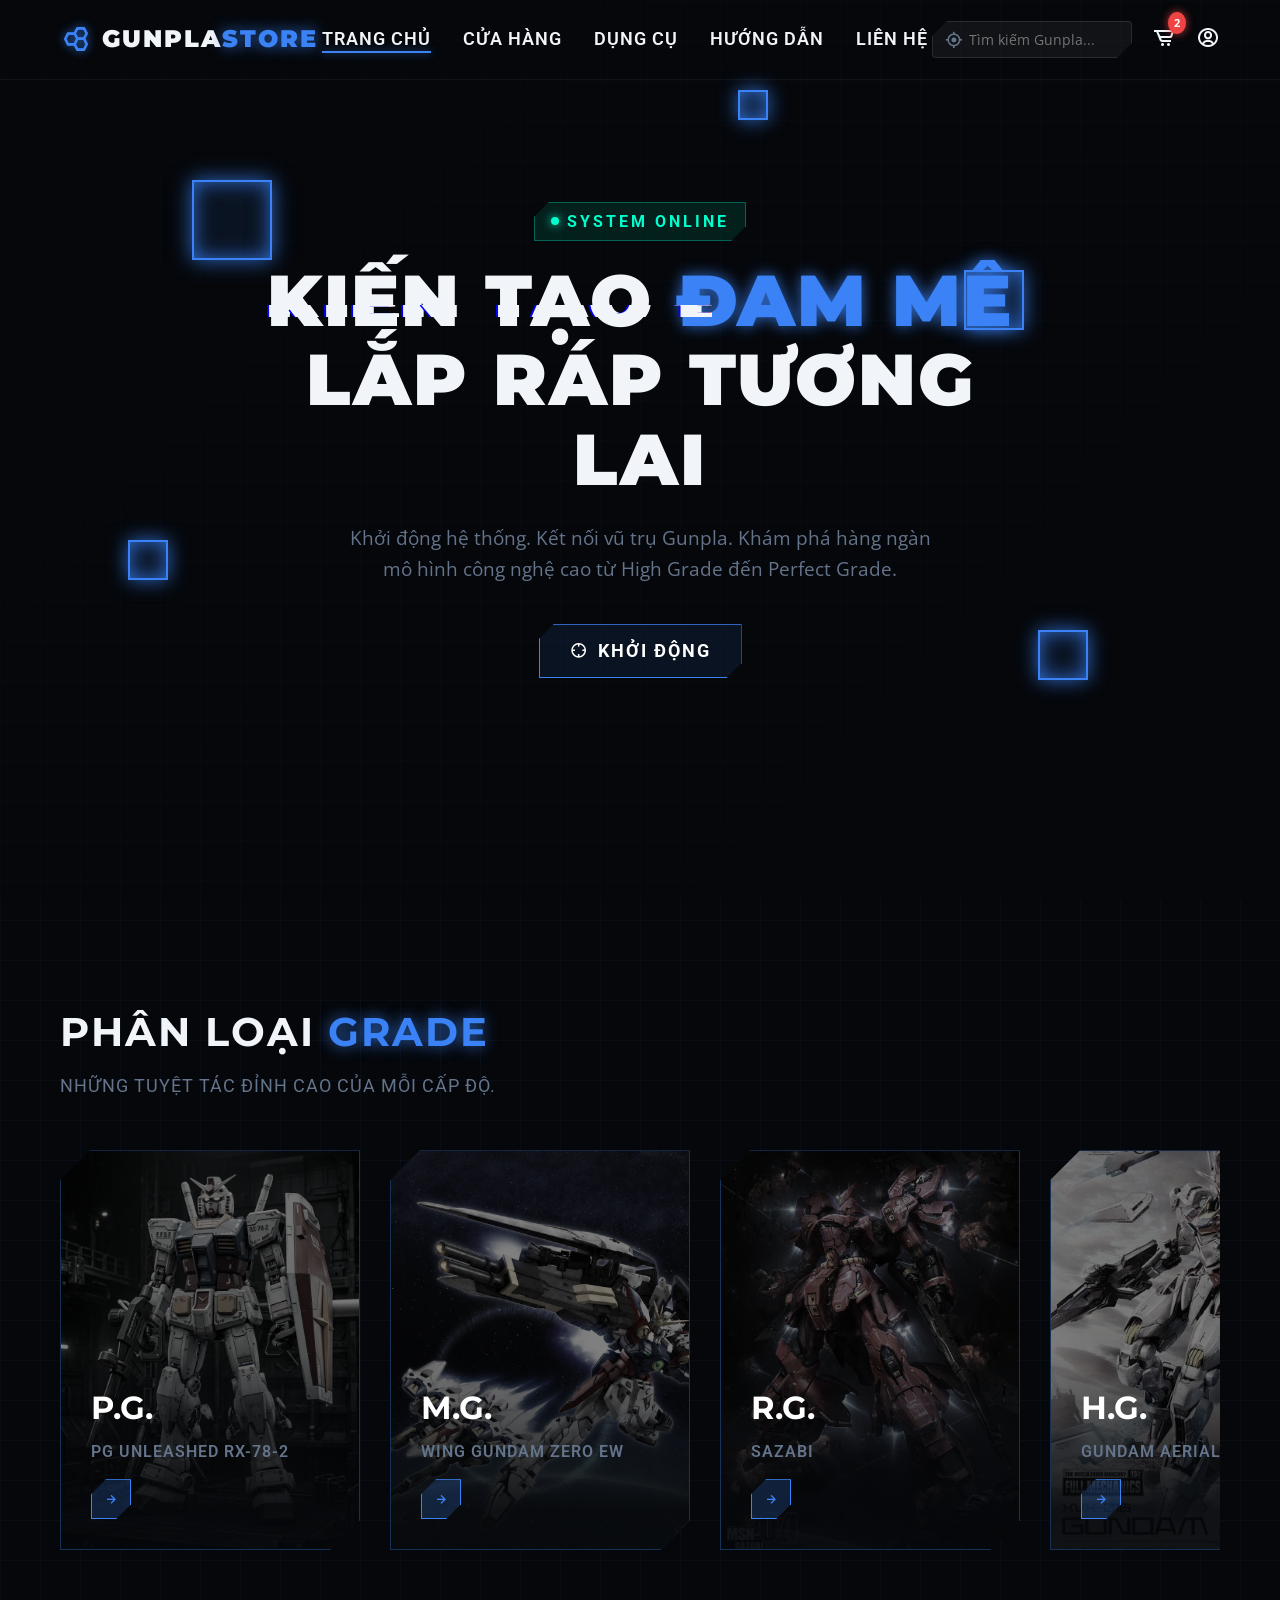
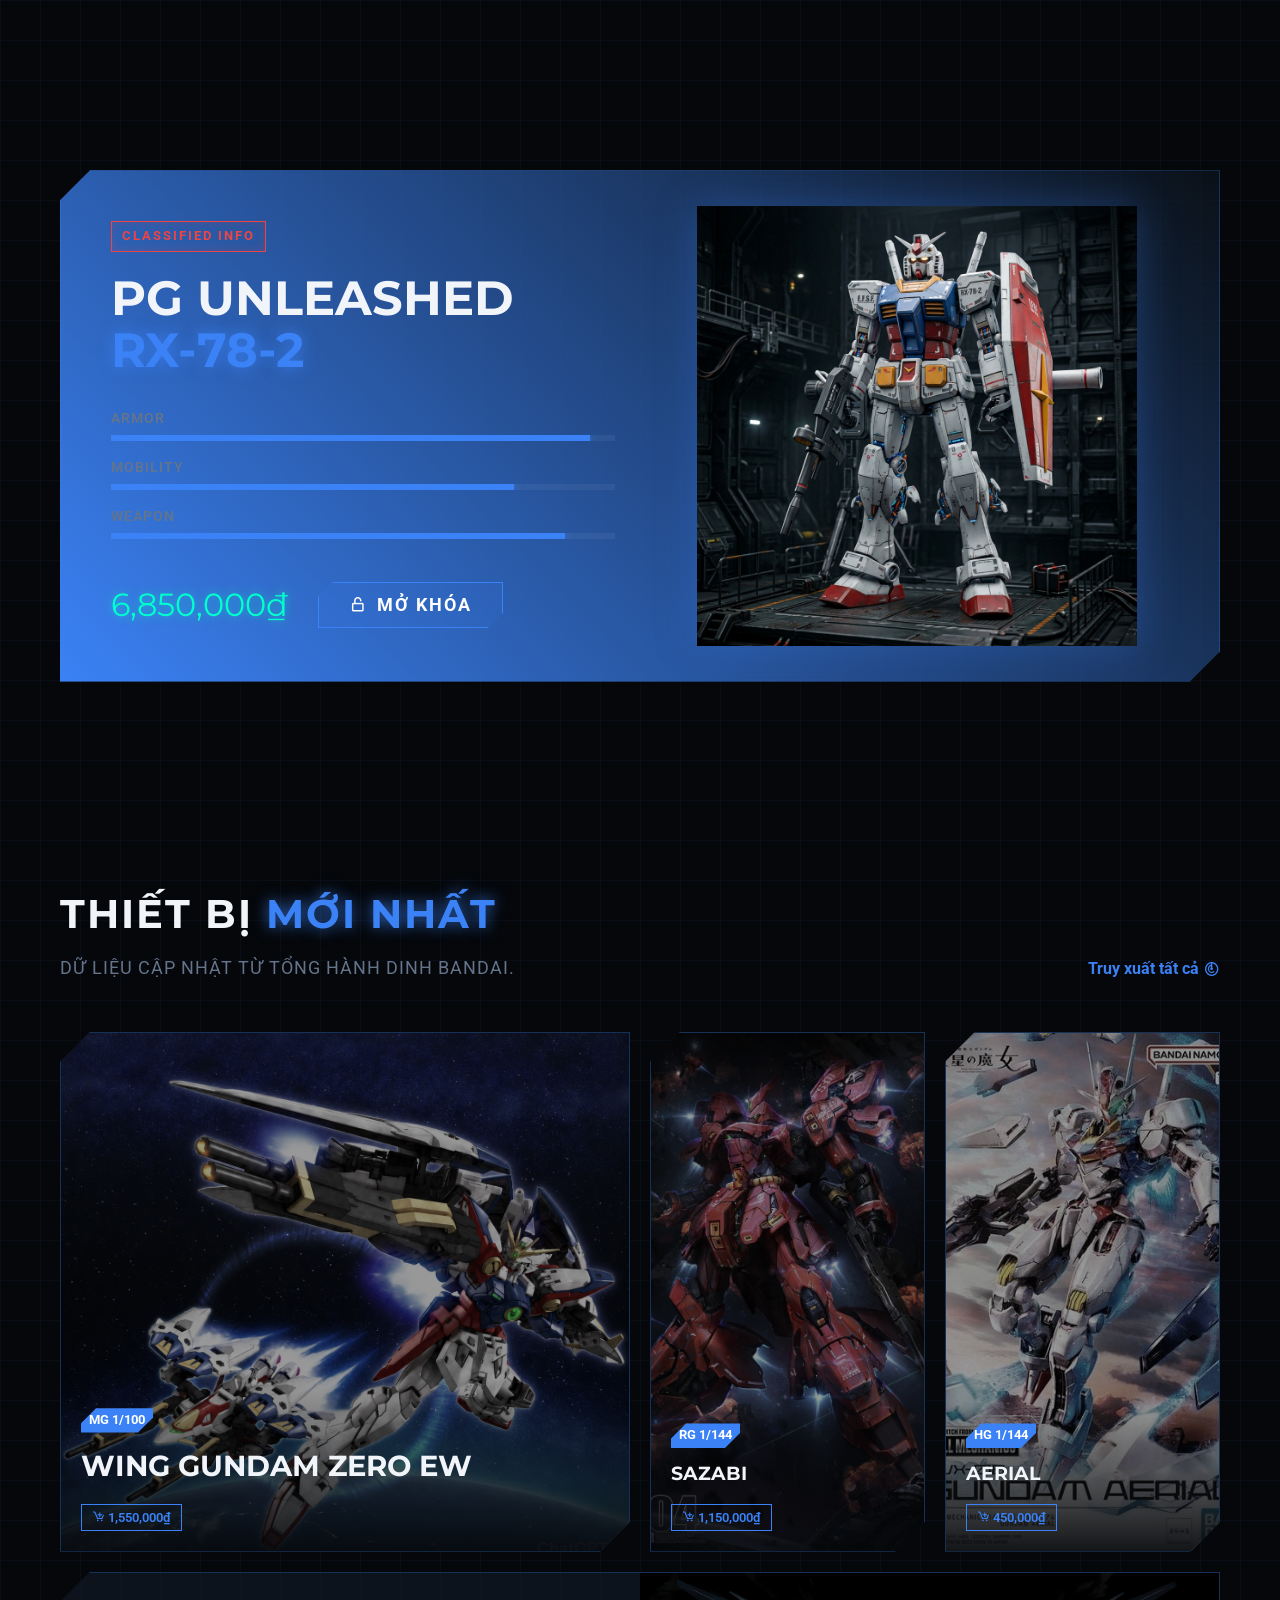
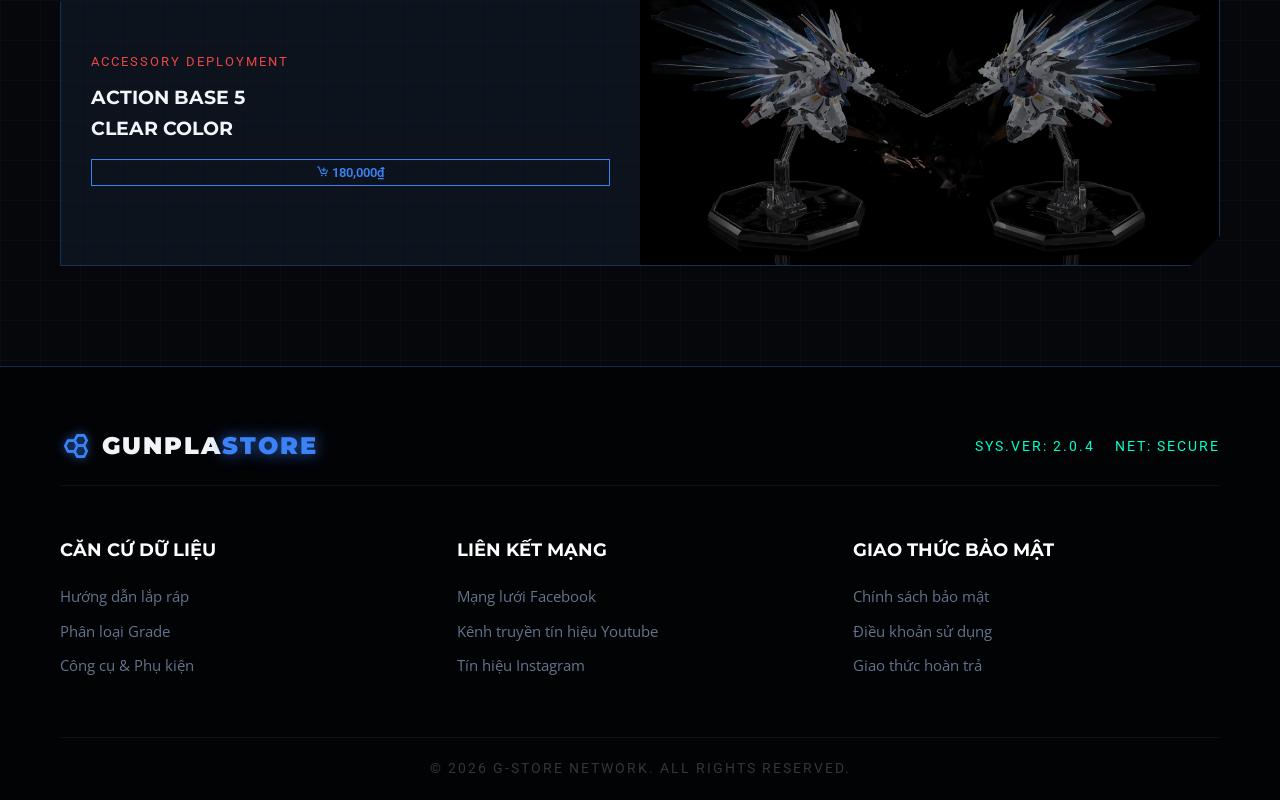
==== commit 10f3dec4: "int" ====
--- a/index.html
+++ b/index.html
@@ -112,56 +112,56 @@
             </div>
         </section>
 
-        <!-- Universe/Series Section (Horizontal cards) -->
+        <!-- Featured Product Grades Section -->
         <section class="universe section" id="universe">
             <div class="container">
                 <div class="section-header">
-                    <h2 class="section-title">HỆ SINH THÁI <span class="highlight">VŨ TRỤ</span></h2>
-                    <p class="section-subtitle">Lựa chọn chiến tuyến của bạn.</p>
+                    <h2 class="section-title">PHÂN LOẠI <span class="highlight">GRADE</span></h2>
+                    <p class="section-subtitle">Những tuyệt tác đỉnh cao của mỗi cấp độ.</p>
                 </div>
 
                 <div class="universe-track">
-                    <!-- UC -->
+                    <!-- PG -->
                     <div class="universe-card">
                         <div class="uc-bg">
-                            <img src="assets/images/universe/uc_gundam.png" alt="Universal Century">
+                            <img src="assets/images/PG/pg_unleashed.png" alt="Perfect Grade">
                         </div>
                         <div class="uc-content">
-                            <h3>U.C.</h3>
-                            <span>UNIVERSAL CENTURY</span>
+                            <h3>P.G.</h3>
+                            <span>PG UNLEASHED RX-78-2</span>
                             <a href="#" class="uc-btn"><i class='bx bx-right-arrow-alt'></i></a>
                         </div>
                     </div>
-                    <!-- CE -->
+                    <!-- MG -->
                     <div class="universe-card">
                         <div class="uc-bg">
-                            <img src="assets/images/universe/ce_gundam.png" alt="Cosmic Era">
+                            <img src="assets/images/MG/WingZero.png" alt="Master Grade">
                         </div>
                         <div class="uc-content">
-                            <h3>C.E.</h3>
-                            <span>COSMIC ERA</span>
+                            <h3>M.G.</h3>
+                            <span>WING GUNDAM ZERO EW</span>
                             <a href="#" class="uc-btn"><i class='bx bx-right-arrow-alt'></i></a>
                         </div>
                     </div>
-                    <!-- AD -->
+                    <!-- RG -->
                     <div class="universe-card">
                         <div class="uc-bg">
-                            <img src="assets/images/universe/ad_gundam.png" alt="Anno Domini">
+                            <img src="assets/images/RG/Sazabi.png" alt="Real Grade">
                         </div>
                         <div class="uc-content">
-                            <h3>A.D.</h3>
-                            <span>ANNO DOMINI</span>
+                            <h3>R.G.</h3>
+                            <span>SAZABI</span>
                             <a href="#" class="uc-btn"><i class='bx bx-right-arrow-alt'></i></a>
                         </div>
                     </div>
-                    <!-- PD -->
+                    <!-- HG -->
                     <div class="universe-card">
                         <div class="uc-bg">
-                            <img src="assets/images/universe/pd_gundam.png" alt="Post Disaster">
+                            <img src="assets/images/HG/Aerial.png" alt="High Grade">
                         </div>
                         <div class="uc-content">
-                            <h3>P.D.</h3>
-                            <span>POST DISASTER</span>
+                            <h3>H.G.</h3>
+                            <span>GUNDAM AERIAL</span>
                             <a href="#" class="uc-btn"><i class='bx bx-right-arrow-alt'></i></a>
                         </div>
                     </div>
--- a/style.css
+++ b/style.css
@@ -2,30 +2,30 @@
    VARIABLES & SETUP
    ========================================= */
 :root {
-    --bg-color: #05070a; 
+    --bg-color: #05070a;
     --bg-surface: rgba(13, 17, 23, 0.6);
     --bg-surface-hover: rgba(22, 27, 34, 0.8);
-    
-    --primary-color: #3b82f6; 
+
+    --primary-color: #3b82f6;
     --primary-glow: rgba(59, 130, 246, 0.8);
-    
-    --secondary-color: #ef4444; 
+
+    --secondary-color: #ef4444;
     --secondary-glow: rgba(239, 68, 68, 0.8);
-    
-    --neon-green: #00ffcc; 
-    
+
+    --neon-green: #00ffcc;
+
     --text-main: #f1f5f9;
     --text-muted: #64748b;
-    
+
     --border-color: rgba(59, 130, 246, 0.3);
-    
+
     --font-heading: 'Montserrat', sans-serif;
     --font-subheading: 'Roboto', sans-serif;
     --font-body: 'Open Sans', sans-serif;
-    
+
     --header-height: 80px;
     --transition: all 0.4s cubic-bezier(0.16, 1, 0.3, 1);
-    
+
     /* Complex Clip Paths */
     --clip-btn: polygon(15px 0, 100% 0, 100% calc(100% - 15px), calc(100% - 15px) 100%, 0 100%, 0 15px);
     --clip-card: polygon(30px 0, 100% 0, 100% calc(100% - 30px), calc(100% - 30px) 100%, 0 100%, 0 30px);
@@ -47,15 +47,27 @@
     color: var(--text-main);
     line-height: 1.6;
     overflow-x: hidden;
-    background-image: 
+    background-image:
         linear-gradient(rgba(59, 130, 246, 0.05) 1px, transparent 1px),
         linear-gradient(90deg, rgba(59, 130, 246, 0.05) 1px, transparent 1px);
     background-size: 40px 40px;
 }
 
-ul { list-style: none; }
-a { text-decoration: none; color: inherit; transition: var(--transition); }
-img { max-width: 100%; height: auto; display: block; }
+ul {
+    list-style: none;
+}
+
+a {
+    text-decoration: none;
+    color: inherit;
+    transition: var(--transition);
+}
+
+img {
+    max-width: 100%;
+    height: auto;
+    display: block;
+}
 
 .container {
     max-width: 1200px;
@@ -63,8 +75,14 @@
     padding: 0 20px;
 }
 
-.section { padding: 100px 0; }
-.highlight { color: var(--primary-color); text-shadow: 0 0 15px var(--primary-glow); }
+.section {
+    padding: 100px 0;
+}
+
+.highlight {
+    color: var(--primary-color);
+    text-shadow: 0 0 15px var(--primary-glow);
+}
 
 /* =========================================
    BUTTONS
@@ -107,12 +125,29 @@
 }
 
 @keyframes btn-glitch {
-    0% { transform: translate(0) }
-    20% { transform: translate(-2px, 2px) }
-    40% { transform: translate(-2px, -2px) }
-    60% { transform: translate(2px, 2px) }
-    80% { transform: translate(2px, -2px) }
-    100% { transform: translate(0) }
+    0% {
+        transform: translate(0)
+    }
+
+    20% {
+        transform: translate(-2px, 2px)
+    }
+
+    40% {
+        transform: translate(-2px, -2px)
+    }
+
+    60% {
+        transform: translate(2px, 2px)
+    }
+
+    80% {
+        transform: translate(2px, -2px)
+    }
+
+    100% {
+        transform: translate(0)
+    }
 }
 
 /* =========================================
@@ -126,7 +161,7 @@
     height: var(--header-height);
     z-index: 100;
     transition: var(--transition);
-    border-bottom: 1px solid rgba(255,255,255,0.05);
+    border-bottom: 1px solid rgba(255, 255, 255, 0.05);
 }
 
 .header.scrolled {
@@ -135,23 +170,134 @@
     border-bottom: 1px solid var(--border-color);
 }
 
-.navbar { height: 100%; display: flex; justify-content: space-between; align-items: center; }
-.logo { display: flex; align-items: center; gap: 8px; font-family: var(--font-heading); font-size: 1.5rem; font-weight: 900; letter-spacing: 2px; }
-.logo i { font-size: 2rem; color: var(--primary-color); text-shadow: 0 0 10px var(--primary-glow); }
-.nav-list { display: flex; gap: 32px; }
-.nav-link { font-family: var(--font-subheading); font-weight: 600; font-size: 1.1rem; letter-spacing: 1px; position: relative; }
-.nav-link::after { content: ''; position: absolute; bottom: -4px; left: 0; width: 0; height: 2px; background-color: var(--primary-color); box-shadow: 0 0 8px var(--primary-glow); transition: var(--transition); }
-.nav-link:hover::after, .nav-link.active::after { width: 100%; }
-.nav-tools { display: flex; align-items: center; gap: 20px; }
-.search-box { position: relative; display: flex; align-items: center; }
-.search-input { background: rgba(255,255,255,0.05); border: 1px solid rgba(255,255,255,0.1); color: var(--text-main); padding: 8px 16px 8px 36px; border-radius: 4px; font-family: var(--font-body); font-size: 0.9rem; width: 200px; transition: var(--transition); clip-path: var(--clip-btn); }
-.search-input:focus { outline: none; border-color: var(--primary-color); background: rgba(59, 130, 246, 0.1); width: 240px; }
-.search-icon { position: absolute; left: 12px; color: var(--text-muted); font-size: 1.2rem; }
-.search-input:focus + .search-icon { color: var(--primary-color); }
-.cart-icon, .user-icon { font-size: 1.5rem; position: relative; cursor: pointer; }
-.cart-icon:hover, .user-icon:hover { color: var(--primary-color); text-shadow: 0 0 8px var(--primary-glow); }
-.cart-count { position: absolute; top: -8px; right: -10px; background-color: var(--secondary-color); color: #fff; font-size: 0.7rem; font-weight: 700; padding: 2px 6px; border-radius: 50%; box-shadow: 0 0 8px var(--secondary-glow); }
-.nav-toggle, .nav-close { display: none; font-size: 2rem; cursor: pointer; }
+.navbar {
+    height: 100%;
+    display: flex;
+    justify-content: space-between;
+    align-items: center;
+}
+
+.logo {
+    display: flex;
+    align-items: center;
+    gap: 8px;
+    font-family: var(--font-heading);
+    font-size: 1.5rem;
+    font-weight: 900;
+    letter-spacing: 2px;
+}
+
+.logo i {
+    font-size: 2rem;
+    color: var(--primary-color);
+    text-shadow: 0 0 10px var(--primary-glow);
+}
+
+.nav-list {
+    display: flex;
+    gap: 32px;
+}
+
+.nav-link {
+    font-family: var(--font-subheading);
+    font-weight: 600;
+    font-size: 1.1rem;
+    letter-spacing: 1px;
+    position: relative;
+}
+
+.nav-link::after {
+    content: '';
+    position: absolute;
+    bottom: -4px;
+    left: 0;
+    width: 0;
+    height: 2px;
+    background-color: var(--primary-color);
+    box-shadow: 0 0 8px var(--primary-glow);
+    transition: var(--transition);
+}
+
+.nav-link:hover::after,
+.nav-link.active::after {
+    width: 100%;
+}
+
+.nav-tools {
+    display: flex;
+    align-items: center;
+    gap: 20px;
+}
+
+.search-box {
+    position: relative;
+    display: flex;
+    align-items: center;
+}
+
+.search-input {
+    background: rgba(255, 255, 255, 0.05);
+    border: 1px solid rgba(255, 255, 255, 0.1);
+    color: var(--text-main);
+    padding: 8px 16px 8px 36px;
+    border-radius: 4px;
+    font-family: var(--font-body);
+    font-size: 0.9rem;
+    width: 200px;
+    transition: var(--transition);
+    clip-path: var(--clip-btn);
+}
+
+.search-input:focus {
+    outline: none;
+    border-color: var(--primary-color);
+    background: rgba(59, 130, 246, 0.1);
+    width: 240px;
+}
+
+.search-icon {
+    position: absolute;
+    left: 12px;
+    color: var(--text-muted);
+    font-size: 1.2rem;
+}
+
+.search-input:focus+.search-icon {
+    color: var(--primary-color);
+}
+
+.cart-icon,
+.user-icon {
+    font-size: 1.5rem;
+    position: relative;
+    cursor: pointer;
+}
+
+.cart-icon:hover,
+.user-icon:hover {
+    color: var(--primary-color);
+    text-shadow: 0 0 8px var(--primary-glow);
+}
+
+.cart-count {
+    position: absolute;
+    top: -8px;
+    right: -10px;
+    background-color: var(--secondary-color);
+    color: #fff;
+    font-size: 0.7rem;
+    font-weight: 700;
+    padding: 2px 6px;
+    border-radius: 50%;
+    box-shadow: 0 0 8px var(--secondary-glow);
+}
+
+.nav-toggle,
+.nav-close {
+    display: none;
+    font-size: 2rem;
+    cursor: pointer;
+}
 
 /* =========================================
    NEW HERO SECTION (VIDEO & CUBES)
@@ -168,27 +314,37 @@
 
 .hero-bg {
     position: absolute;
-    top: 0; left: 0; width: 100%; height: 100%;
+    top: 0;
+    left: 0;
+    width: 100%;
+    height: 100%;
     z-index: -2;
 }
 
 .hero-video {
-    width: 100%; height: 100%;
+    width: 100%;
+    height: 100%;
     object-fit: cover;
     filter: grayscale(30%) contrast(120%);
 }
 
 .overlay {
     position: absolute;
-    top: 0; left: 0; width: 100%; height: 100%;
-    background: linear-gradient(135deg, rgba(5,7,10,0.9) 0%, rgba(5,7,10,0.5) 50%, rgba(5,7,10,0.9) 100%);
+    top: 0;
+    left: 0;
+    width: 100%;
+    height: 100%;
+    background: linear-gradient(135deg, rgba(5, 7, 10, 0.9) 0%, rgba(5, 7, 10, 0.5) 50%, rgba(5, 7, 10, 0.9) 100%);
     z-index: 1;
 }
 
 /* 3D Floating Cubes */
 .cubes-container {
     position: absolute;
-    top: 0; left: 0; width: 100%; height: 100%;
+    top: 0;
+    left: 0;
+    width: 100%;
+    height: 100%;
     z-index: 2;
     pointer-events: none;
     perspective: 1000px;
@@ -196,33 +352,84 @@
 
 .cube {
     position: absolute;
-    width: 60px; height: 60px;
+    width: 60px;
+    height: 60px;
     transform-style: preserve-3d;
     animation: floatCube 10s infinite linear;
-    transition: transform 0.1s ease-out; /* For mouse parallax */
+    transition: transform 0.1s ease-out;
+    /* For mouse parallax */
 }
 
 .cube-inner {
-    width: 100%; height: 100%;
+    width: 100%;
+    height: 100%;
     border: 2px solid var(--primary-color);
     background: rgba(59, 130, 246, 0.1);
     box-shadow: 0 0 20px var(--primary-glow), inset 0 0 20px var(--primary-glow);
     animation: rotateInner 5s infinite linear;
 }
 
-.cube-1 { top: 20%; left: 15%; width: 80px; height: 80px; animation-duration: 15s; }
-.cube-2 { top: 60%; left: 10%; width: 40px; height: 40px; animation-duration: 12s; animation-direction: reverse; }
-.cube-3 { top: 30%; right: 20%; width: 60px; height: 60px; animation-duration: 18s; }
-.cube-4 { top: 70%; right: 15%; width: 50px; height: 50px; animation-duration: 14s; }
-.cube-5 { top: 10%; right: 40%; width: 30px; height: 30px; animation-duration: 10s; }
+.cube-1 {
+    top: 20%;
+    left: 15%;
+    width: 80px;
+    height: 80px;
+    animation-duration: 15s;
+}
+
+.cube-2 {
+    top: 60%;
+    left: 10%;
+    width: 40px;
+    height: 40px;
+    animation-duration: 12s;
+    animation-direction: reverse;
+}
+
+.cube-3 {
+    top: 30%;
+    right: 20%;
+    width: 60px;
+    height: 60px;
+    animation-duration: 18s;
+}
+
+.cube-4 {
+    top: 70%;
+    right: 15%;
+    width: 50px;
+    height: 50px;
+    animation-duration: 14s;
+}
+
+.cube-5 {
+    top: 10%;
+    right: 40%;
+    width: 30px;
+    height: 30px;
+    animation-duration: 10s;
+}
 
 @keyframes rotateInner {
-    0% { transform: rotateX(0) rotateY(0) rotateZ(0); }
-    100% { transform: rotateX(360deg) rotateY(360deg) rotateZ(360deg); }
-}
+    0% {
+        transform: rotateX(0) rotateY(0) rotateZ(0);
+    }
+
+    100% {
+        transform: rotateX(360deg) rotateY(360deg) rotateZ(360deg);
+    }
+}
+
 @keyframes floatCube {
-    0%, 100% { margin-top: 0; }
-    50% { margin-top: -30px; }
+
+    0%,
+    100% {
+        margin-top: 0;
+    }
+
+    50% {
+        margin-top: -30px;
+    }
 }
 
 .hero-content {
@@ -248,14 +455,19 @@
 }
 
 .status-dot {
-    width: 8px; height: 8px;
+    width: 8px;
+    height: 8px;
     background-color: var(--neon-green);
     border-radius: 50%;
     box-shadow: 0 0 10px var(--neon-green);
     animation: blink 1s infinite;
 }
 
-@keyframes blink { 50% { opacity: 0; } }
+@keyframes blink {
+    50% {
+        opacity: 0;
+    }
+}
 
 .hero-title {
     font-family: var(--font-heading);
@@ -272,26 +484,39 @@
     color: var(--text-muted);
     margin-bottom: 40px;
     max-width: 600px;
-    margin-left: auto; margin-right: auto;
-}
-
-.hero-actions { display: flex; justify-content: center; gap: 20px; }
+    margin-left: auto;
+    margin-right: auto;
+}
+
+.hero-actions {
+    display: flex;
+    justify-content: center;
+    gap: 20px;
+}
 
 /* Glitch Text Effect */
-.glitch { position: relative; }
-.glitch::before, .glitch::after {
+.glitch {
+    position: relative;
+}
+
+.glitch::before,
+.glitch::after {
     content: attr(data-text);
     position: absolute;
-    top: 0; left: 0;
-    width: 100%; height: 100%;
+    top: 0;
+    left: 0;
+    width: 100%;
+    height: 100%;
     background: transparent;
 }
+
 .glitch::before {
     left: 2px;
     text-shadow: -2px 0 red;
     clip: rect(44px, 450px, 56px, 0);
     animation: glitch-anim 5s infinite linear alternate-reverse;
 }
+
 .glitch::after {
     left: -2px;
     text-shadow: -2px 0 blue;
@@ -300,31 +525,98 @@
 }
 
 @keyframes glitch-anim {
-    0% { clip: rect(10px, 9999px, 86px, 0); }
-    5% { clip: rect(61px, 9999px, 21px, 0); }
-    10% { clip: rect(34px, 9999px, 89px, 0); }
-    15% { clip: rect(98px, 9999px, 5px, 0); }
-    20% { clip: rect(0, 0, 0, 0); }
-    100% { clip: rect(0, 0, 0, 0); }
-}
+    0% {
+        clip: rect(10px, 9999px, 86px, 0);
+    }
+
+    5% {
+        clip: rect(61px, 9999px, 21px, 0);
+    }
+
+    10% {
+        clip: rect(34px, 9999px, 89px, 0);
+    }
+
+    15% {
+        clip: rect(98px, 9999px, 5px, 0);
+    }
+
+    20% {
+        clip: rect(0, 0, 0, 0);
+    }
+
+    100% {
+        clip: rect(0, 0, 0, 0);
+    }
+}
+
 @keyframes glitch-anim2 {
-    0% { clip: rect(65px, 9999px, 100px, 0); }
-    5% { clip: rect(52px, 9999px, 74px, 0); }
-    10% { clip: rect(79px, 9999px, 85px, 0); }
-    15% { clip: rect(75px, 9999px, 5px, 0); }
-    20% { clip: rect(0, 0, 0, 0); }
-    100% { clip: rect(0, 0, 0, 0); }
+    0% {
+        clip: rect(65px, 9999px, 100px, 0);
+    }
+
+    5% {
+        clip: rect(52px, 9999px, 74px, 0);
+    }
+
+    10% {
+        clip: rect(79px, 9999px, 85px, 0);
+    }
+
+    15% {
+        clip: rect(75px, 9999px, 5px, 0);
+    }
+
+    20% {
+        clip: rect(0, 0, 0, 0);
+    }
+
+    100% {
+        clip: rect(0, 0, 0, 0);
+    }
 }
 
 /* =========================================
    COMMON HEADERS
    ========================================= */
-.section-header { margin-bottom: 50px; }
-.flex-header { display: flex; justify-content: space-between; align-items: flex-end; }
-.section-title { font-family: var(--font-heading); font-size: 2.5rem; letter-spacing: 2px; margin-bottom: 8px; }
-.section-subtitle { color: var(--text-muted); font-size: 1.1rem; font-family: var(--font-subheading); letter-spacing: 1px; text-transform: uppercase; }
-.view-all { font-family: var(--font-subheading); font-weight: 700; color: var(--primary-color); display: flex; align-items: center; gap: 5px; }
-.view-all:hover { color: #fff; text-shadow: 0 0 10px var(--primary-glow); }
+.section-header {
+    margin-bottom: 50px;
+}
+
+.flex-header {
+    display: flex;
+    justify-content: space-between;
+    align-items: flex-end;
+}
+
+.section-title {
+    font-family: var(--font-heading);
+    font-size: 2.5rem;
+    letter-spacing: 2px;
+    margin-bottom: 8px;
+}
+
+.section-subtitle {
+    color: var(--text-muted);
+    font-size: 1.1rem;
+    font-family: var(--font-subheading);
+    letter-spacing: 1px;
+    text-transform: uppercase;
+}
+
+.view-all {
+    font-family: var(--font-subheading);
+    font-weight: 700;
+    color: var(--primary-color);
+    display: flex;
+    align-items: center;
+    gap: 5px;
+}
+
+.view-all:hover {
+    color: #fff;
+    text-shadow: 0 0 10px var(--primary-glow);
+}
 
 /* =========================================
    UNIVERSE SECTION (HORIZONTAL SCROLL)
@@ -334,9 +626,15 @@
     gap: 30px;
     overflow-x: auto;
     padding-bottom: 20px;
-    scrollbar-width: none; /* Firefox */
-}
-.universe-track::-webkit-scrollbar { display: none; } /* Chrome */
+    scrollbar-width: none;
+    /* Firefox */
+}
+
+.universe-track::-webkit-scrollbar {
+    display: none;
+}
+
+/* Chrome */
 
 .universe-card {
     min-width: 300px;
@@ -352,33 +650,71 @@
 }
 
 .uc-bg {
-    position: absolute; top: 0; left: 0; width: 100%; height: 100%;
+    position: absolute;
+    top: 0;
+    left: 0;
+    width: 100%;
+    height: 100%;
     z-index: 1;
 }
-.uc-bg img { width: 100%; height: 100%; object-fit: cover; filter: grayscale(80%) brightness(0.5); transition: var(--transition); }
-.universe-card:hover .uc-bg img { filter: grayscale(0%) brightness(0.8); transform: scale(1.1); }
+
+.uc-bg img {
+    width: 100%;
+    height: 100%;
+    object-fit: cover;
+    filter: grayscale(80%) brightness(0.5);
+    transition: var(--transition);
+}
+
+.universe-card:hover .uc-bg img {
+    filter: grayscale(0%) brightness(0.8);
+    transform: scale(1.1);
+}
 
 .uc-content {
     position: absolute;
-    bottom: 0; left: 0; width: 100%;
+    bottom: 0;
+    left: 0;
+    width: 100%;
     padding: 30px;
     z-index: 2;
-    background: linear-gradient(transparent, rgba(5,7,10,0.9) 80%);
-}
-
-.uc-content h3 { font-family: var(--font-heading); font-size: 2rem; margin-bottom: 5px; color: #fff; }
-.uc-content span { display: block; font-family: var(--font-subheading); color: var(--text-muted); font-weight: 600; letter-spacing: 1px; margin-bottom: 15px; }
+    background: linear-gradient(transparent, rgba(5, 7, 10, 0.9) 80%);
+}
+
+.uc-content h3 {
+    font-family: var(--font-heading);
+    font-size: 2rem;
+    margin-bottom: 5px;
+    color: #fff;
+}
+
+.uc-content span {
+    display: block;
+    font-family: var(--font-subheading);
+    color: var(--text-muted);
+    font-weight: 600;
+    letter-spacing: 1px;
+    margin-bottom: 15px;
+}
 
 .uc-btn {
-    display: inline-flex; width: 40px; height: 40px;
+    display: inline-flex;
+    width: 40px;
+    height: 40px;
     background: rgba(59, 130, 246, 0.2);
     border: 1px solid var(--primary-color);
-    align-items: center; justify-content: center;
+    align-items: center;
+    justify-content: center;
     color: var(--primary-color);
     clip-path: var(--clip-btn);
     transition: var(--transition);
 }
-.universe-card:hover .uc-btn { background: var(--primary-color); color: #fff; box-shadow: 0 0 15px var(--primary-glow); }
+
+.universe-card:hover .uc-btn {
+    background: var(--primary-color);
+    color: #fff;
+    box-shadow: 0 0 15px var(--primary-glow);
+}
 
 /* =========================================
    SPOTLIGHT SECTION (RADAR)
@@ -397,34 +733,143 @@
 
 /* Glowing Border Animation Hack using pseudo-element */
 .spotlight-wrapper::before {
-    content: ''; position: absolute; top: -2px; left: -2px; right: -2px; bottom: -2px;
+    content: '';
+    position: absolute;
+    top: -2px;
+    left: -2px;
+    right: -2px;
+    bottom: -2px;
     background: linear-gradient(45deg, var(--primary-color), transparent, var(--secondary-color), transparent);
     z-index: -1;
     background-size: 400%;
     animation: glow-border 10s linear infinite;
 }
 
-@keyframes glow-border { 0% { background-position: 0 0; } 50% { background-position: 400% 0; } 100% { background-position: 0 0; } }
-
-.spotlight-info { position: relative; z-index: 2; }
-.tech-badge { display: inline-block; font-family: var(--font-subheading); font-weight: 700; color: var(--secondary-color); border: 1px solid var(--secondary-color); padding: 4px 10px; font-size: 0.8rem; letter-spacing: 2px; margin-bottom: 20px; box-shadow: inset 0 0 10px rgba(239, 68, 68, 0.2); }
-.spotlight-title { font-family: var(--font-heading); font-size: 3rem; line-height: 1.1; margin-bottom: 30px; }
-
-.radar-stats { margin-bottom: 40px; }
-.stat-item { margin-bottom: 15px; }
-.stat-label { display: block; font-family: var(--font-subheading); font-weight: 600; font-size: 0.9rem; color: var(--text-muted); margin-bottom: 5px; letter-spacing: 1px; }
-.stat-bar { width: 100%; height: 6px; background: rgba(255,255,255,0.05); position: relative; overflow: hidden; }
-.stat-fill { position: absolute; top: 0; left: 0; height: 100%; background: var(--primary-color); box-shadow: 0 0 10px var(--primary-glow); }
-
-.spotlight-price { display: flex; align-items: center; gap: 30px; }
-.digital-price { font-family: var(--font-heading); font-size: 2rem; color: var(--neon-green); text-shadow: 0 0 10px rgba(0,255,204,0.5); }
-
-.spotlight-visual { position: relative; display: flex; justify-content: center; align-items: center; height: 400px; }
-.visual-bg-circle { position: absolute; width: 300px; height: 300px; border: 1px dashed var(--border-color); border-radius: 50%; animation: spin 20s linear infinite; }
-.visual-bg-crosshair { position: absolute; width: 350px; height: 350px; border-left: 1px solid rgba(59, 130, 246, 0.2); border-right: 1px solid rgba(59, 130, 246, 0.2); animation: spin 15s linear infinite reverse; }
-@keyframes spin { 100% { transform: rotate(360deg); } }
-
-.spotlight-img { position: relative; z-index: 2; max-height: 110%; filter: drop-shadow(0 0 20px rgba(59, 130, 246, 0.3)); }
+@keyframes glow-border {
+    0% {
+        background-position: 0 0;
+    }
+
+    50% {
+        background-position: 400% 0;
+    }
+
+    100% {
+        background-position: 0 0;
+    }
+}
+
+.spotlight-info {
+    position: relative;
+    z-index: 2;
+}
+
+.tech-badge {
+    display: inline-block;
+    font-family: var(--font-subheading);
+    font-weight: 700;
+    color: var(--secondary-color);
+    border: 1px solid var(--secondary-color);
+    padding: 4px 10px;
+    font-size: 0.8rem;
+    letter-spacing: 2px;
+    margin-bottom: 20px;
+    box-shadow: inset 0 0 10px rgba(239, 68, 68, 0.2);
+}
+
+.spotlight-title {
+    font-family: var(--font-heading);
+    font-size: 3rem;
+    line-height: 1.1;
+    margin-bottom: 30px;
+}
+
+.radar-stats {
+    margin-bottom: 40px;
+}
+
+.stat-item {
+    margin-bottom: 15px;
+}
+
+.stat-label {
+    display: block;
+    font-family: var(--font-subheading);
+    font-weight: 600;
+    font-size: 0.9rem;
+    color: var(--text-muted);
+    margin-bottom: 5px;
+    letter-spacing: 1px;
+}
+
+.stat-bar {
+    width: 100%;
+    height: 6px;
+    background: rgba(255, 255, 255, 0.05);
+    position: relative;
+    overflow: hidden;
+}
+
+.stat-fill {
+    position: absolute;
+    top: 0;
+    left: 0;
+    height: 100%;
+    background: var(--primary-color);
+    box-shadow: 0 0 10px var(--primary-glow);
+}
+
+.spotlight-price {
+    display: flex;
+    align-items: center;
+    gap: 30px;
+}
+
+.digital-price {
+    font-family: var(--font-heading);
+    font-size: 2rem;
+    color: var(--neon-green);
+    text-shadow: 0 0 10px rgba(0, 255, 204, 0.5);
+}
+
+.spotlight-visual {
+    position: relative;
+    display: flex;
+    justify-content: center;
+    align-items: center;
+    height: 400px;
+}
+
+.visual-bg-circle {
+    position: absolute;
+    width: 300px;
+    height: 300px;
+    border: 1px dashed var(--border-color);
+    border-radius: 50%;
+    animation: spin 20s linear infinite;
+}
+
+.visual-bg-crosshair {
+    position: absolute;
+    width: 350px;
+    height: 350px;
+    border-left: 1px solid rgba(59, 130, 246, 0.2);
+    border-right: 1px solid rgba(59, 130, 246, 0.2);
+    animation: spin 15s linear infinite reverse;
+}
+
+@keyframes spin {
+    100% {
+        transform: rotate(360deg);
+    }
+}
+
+.spotlight-img {
+    position: relative;
+    z-index: 2;
+    max-height: 110%;
+    filter: drop-shadow(0 0 20px rgba(59, 130, 246, 0.3));
+}
 
 /* =========================================
    BENTO GRID SECTION (MASONRY)
@@ -445,94 +890,1011 @@
     cursor: pointer;
 }
 
-.bento-item img { width: 100%; height: 100%; object-fit: cover; filter: grayscale(50%) brightness(0.6); transition: var(--transition); }
-.bento-item:hover img { filter: grayscale(0%) brightness(1); transform: scale(1.05); }
-
-.bento-overlay { position: absolute; bottom: 0; left: 0; width: 100%; padding: 20px; background: linear-gradient(transparent, rgba(5,7,10,0.9)); z-index: 2; }
-.bento-badge { display: inline-block; font-family: var(--font-subheading); font-weight: 700; color: #fff; background: var(--primary-color); padding: 2px 8px; font-size: 0.8rem; margin-bottom: 10px; clip-path: var(--clip-btn); }
-.bento-item h3 { font-family: var(--font-heading); font-size: 1.2rem; margin-bottom: 15px; }
-.bento-btn { background: transparent; border: 1px solid var(--primary-color); color: var(--primary-color); padding: 5px 10px; font-family: var(--font-subheading); font-weight: 600; cursor: pointer; transition: var(--transition); }
-.bento-btn:hover { background: var(--primary-color); color: #fff; box-shadow: 0 0 10px var(--primary-glow); }
+.bento-item img {
+    width: 100%;
+    height: 100%;
+    object-fit: cover;
+    filter: grayscale(50%) brightness(0.6);
+    transition: var(--transition);
+}
+
+.bento-item:hover img {
+    filter: grayscale(0%) brightness(1);
+    transform: scale(1.05);
+}
+
+.bento-overlay {
+    position: absolute;
+    bottom: 0;
+    left: 0;
+    width: 100%;
+    padding: 20px;
+    background: linear-gradient(transparent, rgba(5, 7, 10, 0.9));
+    z-index: 2;
+}
+
+.bento-badge {
+    display: inline-block;
+    font-family: var(--font-subheading);
+    font-weight: 700;
+    color: #fff;
+    background: var(--primary-color);
+    padding: 2px 8px;
+    font-size: 0.8rem;
+    margin-bottom: 10px;
+    clip-path: var(--clip-btn);
+}
+
+.bento-item h3 {
+    font-family: var(--font-heading);
+    font-size: 1.2rem;
+    margin-bottom: 15px;
+}
+
+.bento-btn {
+    background: transparent;
+    border: 1px solid var(--primary-color);
+    color: var(--primary-color);
+    padding: 5px 10px;
+    font-family: var(--font-subheading);
+    font-weight: 600;
+    cursor: pointer;
+    transition: var(--transition);
+}
+
+.bento-btn:hover {
+    background: var(--primary-color);
+    color: #fff;
+    box-shadow: 0 0 10px var(--primary-glow);
+}
 
 /* Scanning line effect */
-.scanner-line { position: absolute; top: 0; left: 0; width: 100%; height: 2px; background: var(--primary-color); box-shadow: 0 0 15px var(--primary-glow); z-index: 3; opacity: 0; transition: opacity 0.3s; }
-.bento-item:hover .scanner-line { opacity: 1; animation: scan 2s linear infinite; }
-@keyframes scan { 0% { top: 0; } 50% { top: 100%; } 100% { top: 0; } }
+.scanner-line {
+    position: absolute;
+    top: 0;
+    left: 0;
+    width: 100%;
+    height: 2px;
+    background: var(--primary-color);
+    box-shadow: 0 0 15px var(--primary-glow);
+    z-index: 3;
+    opacity: 0;
+    transition: opacity 0.3s;
+}
+
+.bento-item:hover .scanner-line {
+    opacity: 1;
+    animation: scan 2s linear infinite;
+}
+
+@keyframes scan {
+    0% {
+        top: 0;
+    }
+
+    50% {
+        top: 100%;
+    }
+
+    100% {
+        top: 0;
+    }
+}
 
 /* Grid positioning */
-.bento-large { grid-column: span 2; grid-row: span 2; }
-.bento-large h3 { font-size: 1.8rem; }
-.bento-medium { grid-column: span 1; grid-row: span 2; }
-.bento-wide { grid-column: span 4; grid-row: span 1; }
-
-.bento-wide .bento-split { display: flex; height: 100%; }
-.bento-wide .bento-info { flex: 1; padding: 30px; display: flex; flex-direction: column; justify-content: center; background: rgba(59,130,246,0.05); }
-.bento-wide img { flex: 1; width: 50%; }
-.tech-text { font-family: var(--font-subheading); color: var(--secondary-color); letter-spacing: 2px; font-size: 0.8rem; margin-bottom: 10px; }
+.bento-large {
+    grid-column: span 2;
+    grid-row: span 2;
+}
+
+.bento-large h3 {
+    font-size: 1.8rem;
+}
+
+.bento-medium {
+    grid-column: span 1;
+    grid-row: span 2;
+}
+
+.bento-wide {
+    grid-column: span 4;
+    grid-row: span 1;
+}
+
+.bento-wide .bento-split {
+    display: flex;
+    height: 100%;
+}
+
+.bento-wide .bento-info {
+    flex: 1;
+    padding: 30px;
+    display: flex;
+    flex-direction: column;
+    justify-content: center;
+    background: rgba(59, 130, 246, 0.05);
+}
+
+.bento-wide img {
+    flex: 1;
+    width: 50%;
+}
+
+.tech-text {
+    font-family: var(--font-subheading);
+    color: var(--secondary-color);
+    letter-spacing: 2px;
+    font-size: 0.8rem;
+    margin-bottom: 10px;
+}
 
 /* =========================================
    MINIMALIST FOOTER
    ========================================= */
-.footer-minimal { background: #020305; padding-top: 60px; border-top: 1px solid var(--border-color); }
-.footer-top { display: flex; justify-content: space-between; align-items: center; margin-bottom: 50px; border-bottom: 1px solid rgba(255,255,255,0.05); padding-bottom: 20px; }
-.sys-info { display: flex; gap: 20px; font-family: var(--font-subheading); color: var(--neon-green); font-size: 0.9rem; letter-spacing: 2px; }
-.footer-grid { display: grid; grid-template-columns: repeat(3, 1fr); gap: 30px; margin-bottom: 50px; }
-.f-col h4 { font-family: var(--font-heading); color: #fff; margin-bottom: 20px; font-size: 1.1rem; }
-.f-col a { display: block; color: var(--text-muted); margin-bottom: 10px; font-family: var(--font-body); font-size: 0.95rem; }
-.f-col a:hover { color: var(--primary-color); padding-left: 5px; }
-.footer-bottom { text-align: center; padding: 20px 0; border-top: 1px solid rgba(255,255,255,0.05); font-family: var(--font-subheading); font-size: 0.85rem; color: rgba(255,255,255,0.2); letter-spacing: 2px; }
+.footer-minimal {
+    background: #020305;
+    padding-top: 60px;
+    border-top: 1px solid var(--border-color);
+}
+
+.footer-top {
+    display: flex;
+    justify-content: space-between;
+    align-items: center;
+    margin-bottom: 50px;
+    border-bottom: 1px solid rgba(255, 255, 255, 0.05);
+    padding-bottom: 20px;
+}
+
+.sys-info {
+    display: flex;
+    gap: 20px;
+    font-family: var(--font-subheading);
+    color: var(--neon-green);
+    font-size: 0.9rem;
+    letter-spacing: 2px;
+}
+
+.footer-grid {
+    display: grid;
+    grid-template-columns: repeat(3, 1fr);
+    gap: 30px;
+    margin-bottom: 50px;
+}
+
+.f-col h4 {
+    font-family: var(--font-heading);
+    color: #fff;
+    margin-bottom: 20px;
+    font-size: 1.1rem;
+}
+
+.f-col a {
+    display: block;
+    color: var(--text-muted);
+    margin-bottom: 10px;
+    font-family: var(--font-body);
+    font-size: 0.95rem;
+}
+
+.f-col a:hover {
+    color: var(--primary-color);
+    padding-left: 5px;
+}
+
+.footer-bottom {
+    text-align: center;
+    padding: 20px 0;
+    border-top: 1px solid rgba(255, 255, 255, 0.05);
+    font-family: var(--font-subheading);
+    font-size: 0.85rem;
+    color: rgba(255, 255, 255, 0.2);
+    letter-spacing: 2px;
+}
 
 /* =========================================
    RESPONSIVE MEDIA QUERIES
    ========================================= */
 @media (max-width: 992px) {
-    .spotlight-wrapper { grid-template-columns: 1fr; padding: 30px; }
-    .spotlight-visual { height: 300px; grid-row: 1; }
-    .bento-grid-container { grid-template-columns: repeat(2, 1fr); grid-template-rows: auto; }
-    .bento-large { grid-column: span 2; grid-row: span 1; height: 300px;}
-    .bento-medium { grid-column: span 1; grid-row: span 1; height: 250px;}
-    .bento-wide { grid-column: span 2; }
+    .spotlight-wrapper {
+        grid-template-columns: 1fr;
+        padding: 30px;
+    }
+
+    .spotlight-visual {
+        height: 300px;
+        grid-row: 1;
+    }
+
+    .bento-grid-container {
+        grid-template-columns: repeat(2, 1fr);
+        grid-template-rows: auto;
+    }
+
+    .bento-large {
+        grid-column: span 2;
+        grid-row: span 1;
+        height: 300px;
+    }
+
+    .bento-medium {
+        grid-column: span 1;
+        grid-row: span 1;
+        height: 250px;
+    }
+
+    .bento-wide {
+        grid-column: span 2;
+    }
 }
 
 @media (max-width: 768px) {
-    .section { padding: 60px 0; }
-    
-    .nav-menu { position: fixed; top: 0; right: -100%; width: 80%; height: 100vh; background: rgba(5, 7, 10, 0.95); backdrop-filter: blur(10px); padding: 80px 40px; flex-direction: column; transition: right 0.4s ease; border-left: 1px solid var(--border-color); z-index: 999; }
-    .nav-menu.show-menu { right: 0; }
-    .nav-list { flex-direction: column; gap: 30px; }
-    .nav-close, .nav-toggle { display: block; }
-    .nav-close { position: absolute; top: 25px; right: 25px; }
-    .search-box { display: none; }
-    
-    .hero-title { font-size: 2.5rem; }
-    .hero-subtitle { font-size: 1rem; padding: 0 10px; }
-    .hero-actions { flex-direction: column; gap: 15px; }
-    
-    .section-title { font-size: 2rem; }
-    .flex-header { flex-direction: column; align-items: flex-start; gap: 15px; }
-    
-    .spotlight-wrapper { padding: 20px; }
-    .spotlight-title { font-size: 2rem; }
-    .spotlight-price { flex-direction: column; align-items: flex-start; gap: 15px; }
-    .visual-bg-circle { width: 200px; height: 200px; }
-    .visual-bg-crosshair { width: 250px; height: 250px; }
-    
-    .universe-card { min-width: 250px; height: 350px; }
-    
-    .footer-top { flex-direction: column; gap: 20px; }
-    .footer-grid { grid-template-columns: 1fr; gap: 20px; }
-    
-    .bento-grid-container { grid-template-columns: 1fr; }
-    .bento-large, .bento-medium, .bento-wide { grid-column: span 1; }
-    .bento-wide .bento-split { flex-direction: column; }
-    .bento-wide img { width: 100%; height: 200px; }
+    .section {
+        padding: 60px 0;
+    }
+
+    .nav-menu {
+        position: fixed;
+        top: 0;
+        right: -100%;
+        width: 80%;
+        height: 100vh;
+        background: rgba(5, 7, 10, 0.95);
+        backdrop-filter: blur(10px);
+        padding: 80px 40px;
+        flex-direction: column;
+        transition: right 0.4s ease;
+        border-left: 1px solid var(--border-color);
+        z-index: 999;
+    }
+
+    .nav-menu.show-menu {
+        right: 0;
+    }
+
+    .nav-list {
+        flex-direction: column;
+        gap: 30px;
+    }
+
+    .nav-close,
+    .nav-toggle {
+        display: block;
+    }
+
+    .nav-close {
+        position: absolute;
+        top: 25px;
+        right: 25px;
+    }
+
+    .search-box {
+        display: none;
+    }
+
+    .hero-title {
+        font-size: 2.5rem;
+    }
+
+    .hero-subtitle {
+        font-size: 1rem;
+        padding: 0 10px;
+    }
+
+    .hero-actions {
+        flex-direction: column;
+        gap: 15px;
+    }
+
+    .section-title {
+        font-size: 2rem;
+    }
+
+    .flex-header {
+        flex-direction: column;
+        align-items: flex-start;
+        gap: 15px;
+    }
+
+    .spotlight-wrapper {
+        padding: 20px;
+    }
+
+    .spotlight-title {
+        font-size: 2rem;
+    }
+
+    .spotlight-price {
+        flex-direction: column;
+        align-items: flex-start;
+        gap: 15px;
+    }
+
+    .visual-bg-circle {
+        width: 200px;
+        height: 200px;
+    }
+
+    .visual-bg-crosshair {
+        width: 250px;
+        height: 250px;
+    }
+
+    .universe-card {
+        min-width: 250px;
+        height: 350px;
+    }
+
+    .footer-top {
+        flex-direction: column;
+        gap: 20px;
+    }
+
+    .footer-grid {
+        grid-template-columns: 1fr;
+        gap: 20px;
+    }
+
+    .bento-grid-container {
+        grid-template-columns: 1fr;
+    }
+
+    .bento-large,
+    .bento-medium,
+    .bento-wide {
+        grid-column: span 1;
+    }
+
+    .bento-wide .bento-split {
+        flex-direction: column;
+    }
+
+    .bento-wide img {
+        width: 100%;
+        height: 200px;
+    }
 }
 
 @media (max-width: 480px) {
-    .hero-title { font-size: 2rem; }
-    .spotlight-title { font-size: 1.8rem; }
-    .visual-bg-circle { width: 150px; height: 150px; }
-    .visual-bg-crosshair { width: 200px; height: 200px; }
-    .digital-price { font-size: 1.5rem; }
-    .cubes-container { display: none; } /* Giấu khối 3D trên màn hình quá nhỏ để mượt hơn */
-}
+    .hero-title {
+        font-size: 2rem;
+    }
+
+    .spotlight-title {
+        font-size: 1.8rem;
+    }
+
+    .visual-bg-circle {
+        width: 150px;
+        height: 150px;
+    }
+
+    .visual-bg-crosshair {
+        width: 200px;
+        height: 200px;
+    }
+
+    .digital-price {
+        font-size: 1.5rem;
+    }
+
+    .cubes-container {
+        display: none;
+    }
+
+    /* Giấu khối 3D trên màn hình quá nhỏ để mượt hơn */
+}
+
+/* =========================================
+   STORE & PRODUCT ARCHIVES STYLE
+   ========================================= */
+
+/* Hero / Header for Store */
+.store-hero {
+    position: relative;
+    padding: 120px 0 40px;
+    background: linear-gradient(to bottom, rgba(5, 7, 10, 0.8), var(--bg-color));
+    border-bottom: 1px solid rgba(59, 130, 246, 0.15);
+    overflow: hidden;
+}
+
+.store-hero-bg {
+    position: absolute;
+    top: 0;
+    left: 0;
+    width: 100%;
+    height: 100%;
+    background-image:
+        radial-gradient(circle at 80% 20%, rgba(59, 130, 246, 0.08) 0%, transparent 50%),
+        radial-gradient(circle at 10% 80%, rgba(0, 255, 204, 0.05) 0%, transparent 40%);
+    z-index: -1;
+}
+
+.store-hero .tech-badge {
+    margin-bottom: 10px;
+    font-size: 0.75rem;
+    border-color: var(--primary-color);
+    color: var(--primary-color);
+    box-shadow: inset 0 0 8px rgba(59, 130, 246, 0.15);
+}
+
+.store-hero-title {
+    font-family: var(--font-heading);
+    font-size: 3rem;
+    font-weight: 900;
+    text-transform: uppercase;
+    letter-spacing: 3px;
+    line-height: 1.2;
+}
+
+.store-hero-subtitle {
+    color: var(--text-muted);
+    font-family: var(--font-subheading);
+    font-size: 1rem;
+    letter-spacing: 1px;
+    text-transform: uppercase;
+    margin-top: 8px;
+}
+
+/* Two Column Grid Layout */
+.store-container {
+    display: grid;
+    grid-template-columns: 280px 1fr;
+    gap: 35px;
+    padding-bottom: 100px;
+}
+
+/* Sidebar / Left Column */
+.store-sidebar {
+    background: var(--bg-surface);
+    border: 1px solid var(--border-color);
+    clip-path: var(--clip-card);
+    padding: 30px 25px;
+    height: fit-content;
+    transition: var(--transition);
+}
+
+.store-sidebar:hover {
+    border-color: rgba(59, 130, 246, 0.5);
+    box-shadow: 0 0 20px rgba(59, 130, 246, 0.15);
+}
+
+.sidebar-title {
+    font-family: var(--font-heading);
+    font-size: 1.2rem;
+    font-weight: 700;
+    letter-spacing: 2px;
+    margin-bottom: 25px;
+    color: #fff;
+    border-bottom: 1px solid rgba(255, 255, 255, 0.05);
+    padding-bottom: 10px;
+    display: flex;
+    align-items: center;
+    gap: 10px;
+}
+
+.sidebar-title i {
+    color: var(--primary-color);
+    animation: spin 5s linear infinite;
+}
+
+.filter-group {
+    margin-bottom: 30px;
+}
+
+.filter-group-title {
+    font-family: var(--font-subheading);
+    font-size: 0.9rem;
+    font-weight: 700;
+    text-transform: uppercase;
+    letter-spacing: 1.5px;
+    color: var(--text-muted);
+    margin-bottom: 15px;
+    display: flex;
+    justify-content: space-between;
+    align-items: center;
+}
+
+.filter-group-title::after {
+    content: '';
+    flex-grow: 1;
+    height: 1px;
+    background: rgba(255, 255, 255, 0.05);
+    margin-left: 10px;
+}
+
+/* Custom Search in Sidebar */
+.sidebar-search {
+    position: relative;
+    margin-bottom: 25px;
+}
+
+.sidebar-search-input {
+    width: 100%;
+    background: rgba(5, 7, 10, 0.6);
+    border: 1px solid var(--border-color);
+    color: var(--text-main);
+    padding: 10px 15px 10px 40px;
+    font-family: var(--font-body);
+    font-size: 0.9rem;
+    clip-path: var(--clip-btn);
+    transition: var(--transition);
+}
+
+.sidebar-search-input:focus {
+    outline: none;
+    border-color: var(--neon-green);
+    box-shadow: 0 0 10px rgba(0, 255, 204, 0.2);
+    background: rgba(5, 7, 10, 0.8);
+}
+
+.sidebar-search-icon {
+    position: absolute;
+    left: 15px;
+    top: 50%;
+    transform: translateY(-50%);
+    color: var(--text-muted);
+    font-size: 1.1rem;
+    transition: var(--transition);
+}
+
+.sidebar-search-input:focus+.sidebar-search-icon {
+    color: var(--neon-green);
+    text-shadow: 0 0 5px var(--neon-green);
+}
+
+/* Custom Checkboxes */
+.filter-list {
+    display: flex;
+    flex-direction: column;
+    gap: 12px;
+}
+
+.filter-checkbox-label {
+    display: flex;
+    align-items: center;
+    gap: 10px;
+    font-family: var(--font-body);
+    font-size: 0.95rem;
+    color: var(--text-main);
+    cursor: pointer;
+    user-select: none;
+    transition: var(--transition);
+}
+
+.filter-checkbox-label:hover {
+    color: var(--primary-color);
+}
+
+.filter-checkbox {
+    appearance: none;
+    -webkit-appearance: none;
+    width: 16px;
+    height: 16px;
+    border: 1px solid var(--border-color);
+    background: rgba(5, 7, 10, 0.6);
+    cursor: pointer;
+    position: relative;
+    transition: var(--transition);
+}
+
+.filter-checkbox:checked {
+    border-color: var(--primary-color);
+    background: rgba(59, 130, 246, 0.2);
+    box-shadow: 0 0 8px var(--primary-glow);
+}
+
+.filter-checkbox:checked::after {
+    content: '';
+    position: absolute;
+    width: 8px;
+    height: 8px;
+    background: var(--primary-color);
+    top: 50%;
+    left: 50%;
+    transform: translate(-50%, -50%);
+    box-shadow: 0 0 5px var(--primary-glow);
+}
+
+/* Price Range Slider Styling */
+.price-range-wrapper {
+    display: flex;
+    flex-direction: column;
+    gap: 12px;
+}
+
+.price-slider {
+    -webkit-appearance: none;
+    width: 100%;
+    height: 4px;
+    background: rgba(255, 255, 255, 0.05);
+    border-radius: 2px;
+    outline: none;
+    transition: var(--transition);
+}
+
+.price-slider::-webkit-slider-thumb {
+    -webkit-appearance: none;
+    width: 16px;
+    height: 16px;
+    background: var(--neon-green);
+    border: 2px solid #05070a;
+    cursor: pointer;
+    box-shadow: 0 0 8px var(--neon-green);
+    clip-path: polygon(50% 0%, 100% 38%, 82% 100%, 18% 100%, 0% 38%);
+    /* Sci-fi thumb */
+    transition: var(--transition);
+}
+
+.price-slider::-webkit-slider-thumb:hover {
+    transform: scale(1.2);
+    box-shadow: 0 0 15px var(--neon-green);
+}
+
+.price-values {
+    display: flex;
+    justify-content: space-between;
+    font-family: var(--font-subheading);
+    font-size: 0.85rem;
+    color: var(--text-muted);
+}
+
+.price-max-val {
+    color: var(--neon-green);
+    font-weight: 700;
+}
+
+.btn-reset-filters {
+    width: 100%;
+    margin-top: 10px;
+    padding: 10px;
+    font-size: 0.9rem;
+    border-color: var(--secondary-color);
+    color: var(--secondary-color);
+    background: rgba(239, 68, 68, 0.05);
+    cursor: pointer;
+}
+
+.btn-reset-filters:hover {
+    background: var(--secondary-color);
+    color: #fff;
+    box-shadow: 0 0 15px var(--secondary-glow);
+}
+
+/* Products Column / Right Column */
+.store-products {
+    display: flex;
+    flex-direction: column;
+    gap: 25px;
+}
+
+/* Products Toolbar */
+.products-toolbar {
+    background: var(--bg-surface);
+    border: 1px solid var(--border-color);
+    clip-path: var(--clip-btn);
+    padding: 15px 25px;
+    display: flex;
+    justify-content: space-between;
+    align-items: center;
+    font-family: var(--font-subheading);
+}
+
+.system-matches {
+    font-size: 0.9rem;
+    letter-spacing: 1px;
+    color: var(--neon-green);
+    font-weight: 700;
+    display: flex;
+    align-items: center;
+    gap: 8px;
+}
+
+.system-matches-dot {
+    width: 6px;
+    height: 6px;
+    background: var(--neon-green);
+    border-radius: 50%;
+    box-shadow: 0 0 8px var(--neon-green);
+}
+
+.sort-wrapper {
+    display: flex;
+    align-items: center;
+    gap: 10px;
+    color: var(--text-muted);
+    font-size: 0.9rem;
+}
+
+.sort-select {
+    background: rgba(5, 7, 10, 0.8);
+    border: 1px solid var(--border-color);
+    color: var(--text-main);
+    padding: 6px 12px;
+    font-family: var(--font-subheading);
+    font-size: 0.85rem;
+    clip-path: var(--clip-btn);
+    cursor: pointer;
+    outline: none;
+    transition: var(--transition);
+}
+
+.sort-select:focus {
+    border-color: var(--primary-color);
+    box-shadow: 0 0 8px var(--primary-glow);
+}
+
+/* Flexbox Products Grid */
+.products-flex {
+    display: flex;
+    flex-wrap: wrap;
+    gap: 20px;
+    transition: opacity 0.3s ease;
+}
+
+/* Product Card */
+.product-card {
+    flex: 0 1 calc(33.333% - 14px);
+    background: var(--bg-surface);
+    border: 1px solid var(--border-color);
+    clip-path: var(--clip-card);
+    position: relative;
+    overflow: hidden;
+    display: flex;
+    flex-direction: column;
+    transition: var(--transition);
+    cursor: pointer;
+}
+
+.product-card.hide {
+    display: none;
+}
+
+.product-card:hover {
+    transform: translateY(-5px);
+    border-color: var(--primary-color);
+    box-shadow: 0 5px 25px rgba(59, 130, 246, 0.25);
+}
+
+/* Image Section */
+.product-img-wrapper {
+    position: relative;
+    height: 250px;
+    background: rgba(5, 7, 10, 0.4);
+    display: flex;
+    justify-content: center;
+    align-items: center;
+    overflow: hidden;
+    border-bottom: 1px solid rgba(59, 130, 246, 0.1);
+}
+
+.product-img {
+    max-height: 80%;
+    max-width: 80%;
+    object-fit: contain;
+    transition: var(--transition);
+    filter: drop-shadow(0 5px 15px rgba(0, 0, 0, 0.5));
+}
+
+.product-card:hover .product-img {
+    transform: scale(1.1) rotate(2deg);
+    filter: drop-shadow(0 8px 25px rgba(59, 130, 246, 0.3));
+}
+
+/* Badges */
+.product-badge {
+    position: absolute;
+    top: 15px;
+    left: 15px;
+    background: var(--primary-color);
+    color: #fff;
+    padding: 3px 10px;
+    font-family: var(--font-subheading);
+    font-weight: 700;
+    font-size: 0.75rem;
+    letter-spacing: 1px;
+    clip-path: var(--clip-btn);
+    box-shadow: 0 0 10px var(--primary-glow);
+    z-index: 2;
+}
+
+.product-manufacturer-badge {
+    position: absolute;
+    top: 15px;
+    right: 15px;
+    background: rgba(5, 7, 10, 0.8);
+    border: 1px solid rgba(255, 255, 255, 0.1);
+    color: var(--text-muted);
+    padding: 3px 8px;
+    font-family: var(--font-subheading);
+    font-weight: 600;
+    font-size: 0.7rem;
+    letter-spacing: 1px;
+    clip-path: var(--clip-btn);
+    z-index: 2;
+}
+
+/* Product Info Section */
+.product-info {
+    padding: 20px;
+    display: flex;
+    flex-direction: column;
+    flex-grow: 1;
+    background: linear-gradient(to top, rgba(5, 7, 10, 0.8) 0%, rgba(13, 17, 23, 0.3) 100%);
+}
+
+.product-tech-id {
+    font-family: var(--font-subheading);
+    font-size: 0.75rem;
+    color: var(--secondary-color);
+    letter-spacing: 1.5px;
+    font-weight: 700;
+    margin-bottom: 5px;
+}
+
+.product-name {
+    font-family: var(--font-heading);
+    font-size: 1.15rem;
+    font-weight: 700;
+    color: #fff;
+    line-height: 1.3;
+    margin-bottom: 12px;
+    height: 46px;
+    /* fixed height for two lines maximum to keep grid aligned */
+    overflow: hidden;
+    display: -webkit-box;
+    -webkit-line-clamp: 2;
+    -webkit-box-orient: vertical;
+    transition: var(--transition);
+}
+
+.product-card:hover .product-name {
+    color: var(--primary-color);
+}
+
+.product-specs {
+    display: flex;
+    gap: 15px;
+    margin-bottom: 18px;
+    font-family: var(--font-body);
+    font-size: 0.8rem;
+    color: var(--text-muted);
+    border-top: 1px dashed rgba(255, 255, 255, 0.05);
+    padding-top: 10px;
+}
+
+.spec-item {
+    display: flex;
+    align-items: center;
+    gap: 5px;
+}
+
+.spec-item i {
+    color: var(--primary-color);
+}
+
+/* Pricing and Actions */
+.product-action-row {
+    display: flex;
+    justify-content: space-between;
+    align-items: center;
+    margin-top: auto;
+}
+
+.product-price {
+    font-family: var(--font-heading);
+    font-size: 1.25rem;
+    color: var(--neon-green);
+    font-weight: 900;
+    text-shadow: 0 0 10px rgba(0, 255, 204, 0.2);
+}
+
+.product-btn {
+    padding: 8px 16px;
+    font-size: 0.85rem;
+    border-color: var(--primary-color);
+    color: var(--primary-color);
+    background: rgba(59, 130, 246, 0.05);
+}
+
+.product-btn:hover {
+    background: var(--primary-color);
+    color: #fff;
+    box-shadow: 0 0 12px var(--primary-glow);
+}
+
+/* Scanner line effect in card */
+.product-scanner {
+    position: absolute;
+    top: 0;
+    left: 0;
+    width: 100%;
+    height: 2px;
+    background: var(--primary-color);
+    box-shadow: 0 0 15px var(--primary-glow);
+    z-index: 3;
+    opacity: 0;
+    transition: opacity 0.3s;
+    pointer-events: none;
+}
+
+.product-card:hover .product-scanner {
+    opacity: 1;
+    animation: scan 2s linear infinite;
+}
+
+/* Empty matches status */
+.empty-matches {
+    width: 100%;
+    padding: 60px 20px;
+    text-align: center;
+    border: 1px dashed var(--border-color);
+    background: var(--bg-surface);
+    clip-path: var(--clip-card);
+    color: var(--text-muted);
+    font-family: var(--font-subheading);
+}
+
+.empty-matches i {
+    font-size: 3rem;
+    color: var(--secondary-color);
+    margin-bottom: 15px;
+    text-shadow: 0 0 10px var(--secondary-glow);
+}
+
+.empty-matches h3 {
+    color: #fff;
+    margin-bottom: 8px;
+    font-family: var(--font-heading);
+    letter-spacing: 1px;
+}
+
+/* Store Specific Responsive Adjustments */
+@media (max-width: 1200px) {
+    .product-card {
+        flex: 0 1 calc(50% - 10px);
+    }
+}
+
+@media (max-width: 992px) {
+    .store-container {
+        grid-template-columns: 1fr;
+    }
+
+    .store-sidebar {
+        position: static;
+        width: 100%;
+    }
+}
+
+@media (max-width: 768px) {
+    .store-hero-title {
+        font-size: 2.2rem;
+    }
+
+    .products-toolbar {
+        flex-direction: column;
+        align-items: stretch;
+        gap: 15px;
+        text-align: center;
+    }
+
+    .system-matches {
+        justify-content: center;
+    }
+
+    .sort-wrapper {
+        justify-content: center;
+    }
+}
+
+@media (max-width: 576px) {
+    .product-card {
+        flex: 0 1 100%;
+    }
+}
+
+/* Smart Header Hiding Scroll Animation */
+body.header-hidden .header {
+    transform: translateY(-100%);
+}
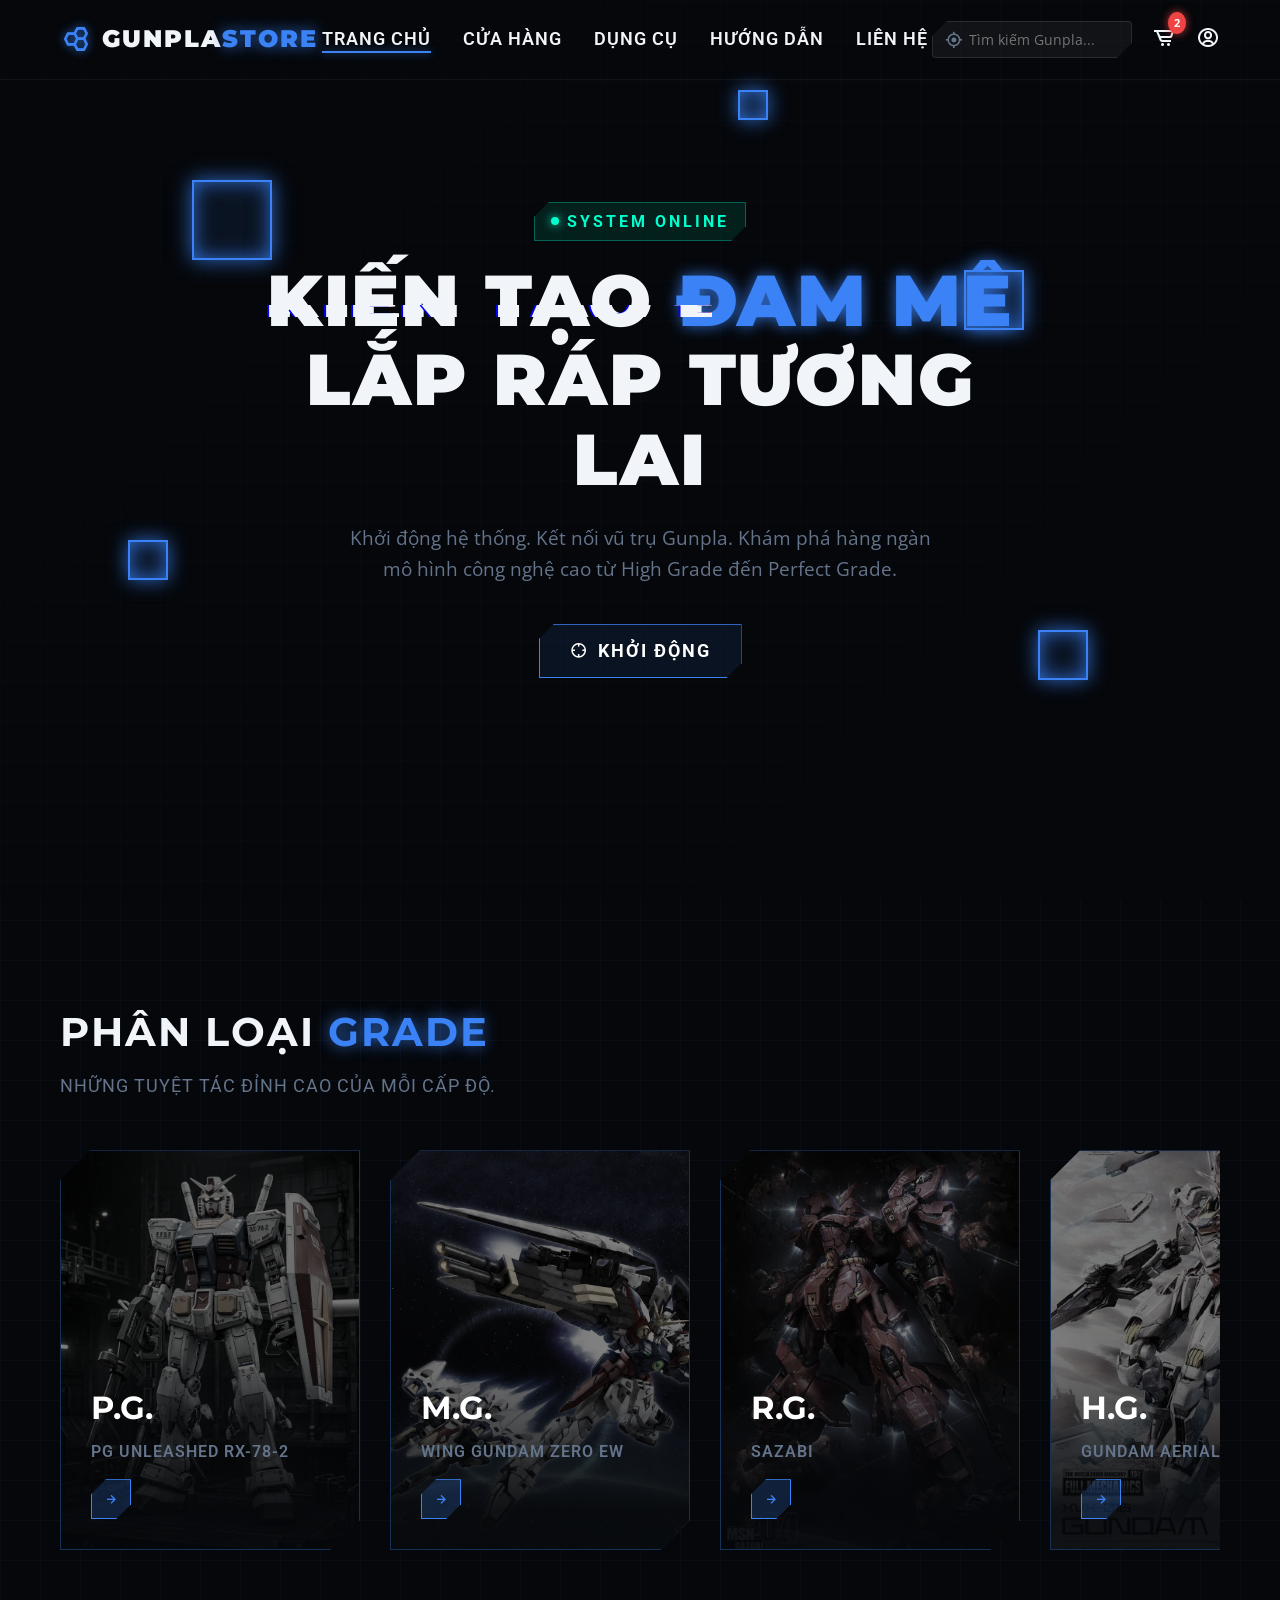
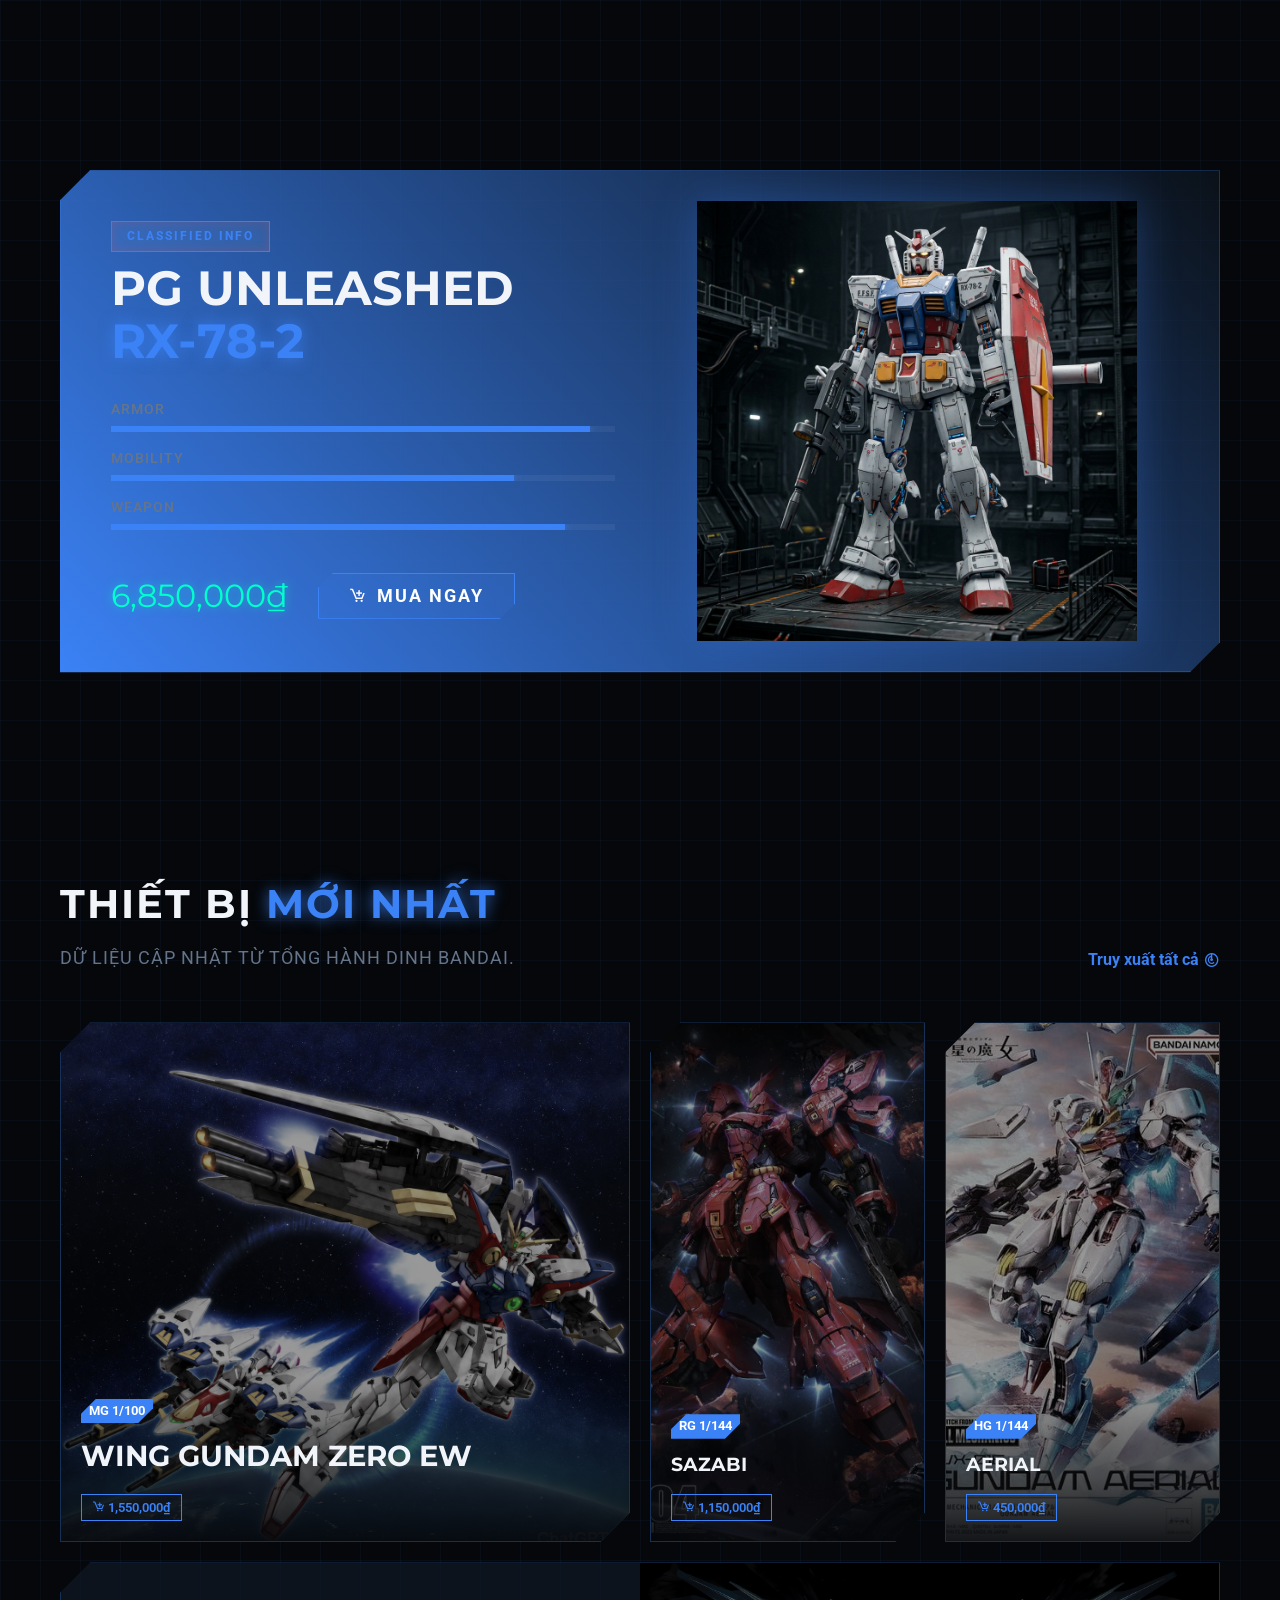
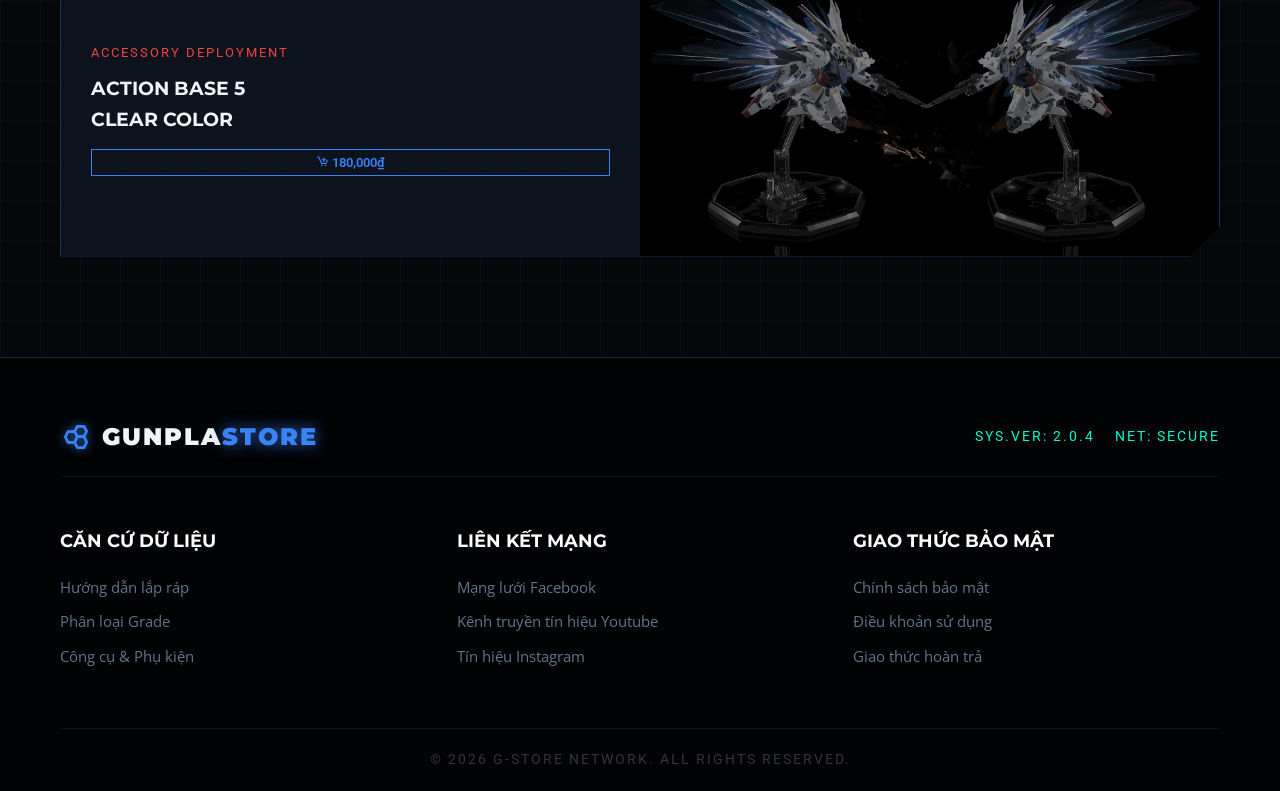
==== commit 65396721: "int" ====
--- a/index.html
+++ b/index.html
@@ -37,7 +37,7 @@
                     <li class="nav-item"><a href="index.html" class="nav-link active">TRANG CHỦ</a></li>
                     <li class="nav-item"><a href="store.html" class="nav-link">CỬA HÀNG</a></li>
                     <li class="nav-item"><a href="#tools" class="nav-link">DỤNG CỤ</a></li>
-                    <li class="nav-item"><a href="#guide" class="nav-link">HƯỚNG DẪN</a></li>
+                    <li class="nav-item"><a href="guide.html" class="nav-link">HƯỚNG DẪN</a></li>
                     <li class="nav-item"><a href="#contact" class="nav-link">LIÊN HỆ</a></li>
                 </ul>
                 <div class="nav-close" id="nav-close">
@@ -201,7 +201,7 @@
 
                         <div class="spotlight-price">
                             <span class="digital-price">6,850,000₫</span>
-                            <button class="btn btn-primary"><i class='bx bx-lock-open-alt'></i> MỞ KHÓA</button>
+                            <button class="btn btn-primary"><i class='bx bx-cart-add'></i> MUA NGAY</button>
                         </div>
                     </div>
 
--- a/style.css
+++ b/style.css
@@ -1318,13 +1318,90 @@
     box-shadow: inset 0 0 8px rgba(59, 130, 246, 0.15);
 }
 
-.store-hero-title {
+.store-hero.banner-style {
+    position: relative;
+    padding: 100px 0;
+    background: #000;
+    min-height: 450px;
+    display: flex;
+    align-items: center;
+    border-bottom: 2px solid var(--border-color);
+    overflow: hidden;
+}
+
+.hero-flex {
+    width: 100%;
+    display: flex;
+    justify-content: flex-start;
+    align-items: center;
+    position: relative;
+    z-index: 10;
+}
+
+.gundam-combat-figure {
+    position: absolute;
+    right: 0;
+    bottom: -20px;
+    width: 60%;
+    height: 115%;
+    background: url('assets/images/universe/gundam.png') no-repeat bottom right;
+    background-size: contain;
+    z-index: 1;
+    pointer-events: none;
+}
+
+.banner-title-box {
+    position: relative;
+}
+
+.banner-title-box::before {
+    display: none;
+}
+
+.store-hero-title-new {
     font-family: var(--font-heading);
-    font-size: 3rem;
+    font-size: 4rem; /* Balanced size */
+    font-weight: 950;
+    color: #fff;
+    line-height: 1.1;
+    text-transform: uppercase;
+    letter-spacing: -1px;
+}
+
+.store-hero-title-new .highlight {
+    background: #00ffc3;
+    color: #000;
+    padding: 4px 20px;
+    display: inline-block;
+    margin-top: 15px; /* Perfect gap for the blade */
+    clip-path: polygon(10% 0%, 100% 0%, 90% 100%, 0% 100%);
+    font-size: 2.8rem;
+}
+
+.go-button {
+    width: 100px;
+    height: 100px;
+    background: rgba(0, 0, 0, 0.8);
+    border: 3px solid var(--neon-green);
+    border-radius: 50%;
+    display: flex;
+    align-items: center;
+    justify-content: center;
+    cursor: pointer;
+    transition: var(--transition);
+    box-shadow: 0 0 20px rgba(52, 211, 153, 0.2);
+}
+
+.go-button:hover {
+    transform: scale(1.1) rotate(5deg);
+    box-shadow: 0 0 40px var(--neon-green);
+}
+
+.go-text {
+    font-family: var(--font-heading);
+    font-size: 1.8rem;
     font-weight: 900;
-    text-transform: uppercase;
-    letter-spacing: 3px;
-    line-height: 1.2;
+    color: var(--neon-green);
 }
 
 .store-hero-subtitle {
@@ -1646,8 +1723,9 @@
     cursor: pointer;
 }
 
-.product-card.hide {
-    display: none;
+.product-card.hide,
+.hide {
+    display: none !important;
 }
 
 .product-card:hover {
@@ -1779,22 +1857,31 @@
     justify-content: space-between;
     align-items: center;
     margin-top: auto;
+    gap: 10px;
 }
 
 .product-price {
     font-family: var(--font-heading);
-    font-size: 1.25rem;
+    font-size: 1.15rem;
+    /* Slightly reduced to fit better */
     color: var(--neon-green);
     font-weight: 900;
     text-shadow: 0 0 10px rgba(0, 255, 204, 0.2);
 }
 
 .product-btn {
-    padding: 8px 16px;
-    font-size: 0.85rem;
+    padding: 6px 12px;
+    font-size: 0.75rem;
+    letter-spacing: 1px;
+    white-space: nowrap;
     border-color: var(--primary-color);
     color: var(--primary-color);
     background: rgba(59, 130, 246, 0.05);
+    flex-shrink: 0;
+}
+
+.product-btn i {
+    font-size: 1rem;
 }
 
 .product-btn:hover {
@@ -1897,4 +1984,350 @@
 /* Smart Header Hiding Scroll Animation */
 body.header-hidden .header {
     transform: translateY(-100%);
+}
+
+/* =========================================
+   TUTORIAL PORTAL & DETAIL STYLES
+   ========================================= */
+
+.guide-hero {
+    position: relative;
+    padding: 150px 0 60px;
+    background: linear-gradient(to bottom, rgba(5, 7, 10, 0.9), var(--bg-color)),
+        url('https://cdn.pixabay.com/photo/2016/11/19/14/00/code-1839406_1280.jpg');
+    background-size: cover;
+    background-position: center;
+    border-bottom: 1px solid var(--border-color);
+    text-align: center; /* Center everything */
+}
+
+.tech-badge {
+    display: inline-block;
+    padding: 5px 15px;
+    background: rgba(255, 255, 255, 0.05); /* Clean background */
+    color: var(--primary-color);
+    font-family: var(--font-subheading);
+    font-weight: 800;
+    font-size: 0.75rem;
+    letter-spacing: 2px;
+    margin-bottom: 10px;
+}
+
+.guide-hero-title {
+    font-family: var(--font-heading);
+    font-size: 4rem;
+    font-weight: 900;
+    margin-top: 15px;
+    letter-spacing: 2px;
+}
+
+.guide-hero-title .highlight {
+    color: #448aff; /* Intense Blue */
+    text-shadow: 0 0 20px rgba(68, 138, 255, 0.6); /* Neon Glow */
+}
+
+/* Portal Filters */
+.portal-filters {
+    display: flex;
+    justify-content: center;
+    gap: 15px;
+    margin-bottom: 50px;
+    flex-wrap: wrap;
+}
+
+.portal-filter-btn {
+    padding: 10px 20px;
+    font-family: var(--font-subheading);
+    font-weight: 700;
+    font-size: 0.85rem;
+    background: rgba(255, 255, 255, 0.05);
+    border: 1px solid var(--border-color);
+    color: var(--text-muted);
+    cursor: pointer;
+    clip-path: var(--clip-btn);
+    transition: var(--transition);
+}
+
+.portal-filter-btn:hover,
+.portal-filter-btn.active {
+    background: var(--primary-color);
+    color: #fff;
+    border-color: var(--primary-color);
+    box-shadow: 0 0 15px var(--primary-glow);
+}
+
+/* Tutorial Grid */
+.tutorial-grid {
+    display: grid;
+    grid-template-columns: repeat(auto-fill, minmax(350px, 1fr));
+    gap: 30px;
+}
+
+.tutorial-card {
+    background: var(--bg-surface);
+    border: 1px solid var(--border-color);
+    padding: 30px;
+    clip-path: var(--clip-card);
+    transition: var(--transition);
+    display: flex;
+    flex-direction: column;
+    gap: 20px;
+    position: relative;
+    overflow: hidden;
+}
+
+/* Category Color Coding */
+.tutorial-card::before {
+    content: '';
+    position: absolute;
+    top: 0;
+    left: 0;
+    width: 4px;
+    height: 100%;
+    background: #00ffff; /* Default Cyan */
+    transition: var(--transition);
+}
+
+.card-news::before { background: #00ffff; }
+.card-promo::before { background: #ffaa00; }
+.card-article::before { background: #00ff8c; }
+
+.card-news .card-type { color: #00ffff; }
+.card-promo .card-type { color: #ffaa00; }
+.card-article .card-type { color: #00ff8c; }
+
+.tutorial-card:hover {
+    transform: translateY(-5px);
+}
+
+.tutorial-card:hover.card-news { border-color: #00ffff; box-shadow: 0 10px 30px rgba(0, 255, 255, 0.2); }
+.tutorial-card:hover.card-promo { border-color: #ffaa00; box-shadow: 0 10px 30px rgba(255, 170, 0, 0.2); }
+.tutorial-card:hover.card-article { border-color: #00ff8c; box-shadow: 0 10px 30px rgba(0, 255, 140, 0.2); }
+
+.card-type {
+    font-family: var(--font-subheading);
+    font-size: 0.75rem;
+    font-weight: 800;
+    color: var(--primary-color);
+    letter-spacing: 2px;
+}
+
+.card-article .card-type {
+    color: var(--secondary-color);
+}
+
+.card-icon {
+    font-size: 3rem;
+    color: rgba(255, 255, 255, 0.1);
+    transition: var(--transition);
+}
+
+.tutorial-card:hover .card-icon {
+    color: var(--primary-color);
+    transform: scale(1.1);
+}
+
+.card-id {
+    display: block;
+    font-family: var(--font-subheading);
+    font-size: 0.8rem;
+    color: var(--text-muted);
+    margin-bottom: 5px;
+}
+
+.tutorial-card h3 {
+    font-family: var(--font-heading);
+    font-size: 1.3rem;
+    color: #fff;
+    line-height: 1.4;
+    transition: var(--transition);
+}
+
+.tutorial-card:hover h3 {
+    color: var(--primary-color);
+}
+
+.card-status {
+    font-family: var(--font-subheading);
+    font-size: 0.7rem;
+    font-weight: 700;
+    color: var(--neon-green);
+    letter-spacing: 1.5px;
+    margin-top: auto;
+}
+
+/* Tutorial Detail Page */
+.guide-detail {
+    padding-top: 120px;
+}
+
+.btn-back {
+    display: flex;
+    align-items: center;
+    gap: 10px;
+    font-family: var(--font-subheading);
+    font-weight: 700;
+    font-size: 0.85rem;
+    color: var(--text-muted);
+}
+
+.btn-back:hover {
+    color: var(--primary-color);
+}
+
+.detail-header {
+    margin-bottom: 40px;
+}
+
+.article-meta {
+    display: flex;
+    gap: 20px;
+    margin-bottom: 15px;
+}
+
+.article-id {
+    color: var(--primary-color);
+    font-family: var(--font-subheading);
+    font-weight: 800;
+    font-size: 0.9rem;
+}
+
+.article-category {
+    color: var(--text-muted);
+    font-family: var(--font-subheading);
+    font-weight: 600;
+    font-size: 0.9rem;
+}
+
+.guide-title {
+    font-family: var(--font-heading);
+    font-size: 2.5rem;
+    color: #fff;
+    text-transform: uppercase;
+    letter-spacing: 2px;
+}
+
+/* Video Player */
+.video-container {
+    background: var(--bg-surface);
+    border: 1px solid var(--border-color);
+    padding: 10px;
+    clip-path: var(--clip-card);
+    margin-bottom: 50px;
+    box-shadow: 0 20px 50px rgba(0, 0, 0, 0.5);
+}
+
+.video-wrapper {
+    position: relative;
+    padding-bottom: 56.25%;
+    /* 16:9 aspect ratio */
+    height: 0;
+    overflow: hidden;
+}
+
+.video-wrapper iframe {
+    position: absolute;
+    top: 0;
+    left: 0;
+    width: 100%;
+    height: 100%;
+}
+
+/* Detail Content Area */
+.detail-content {
+    display: grid;
+    grid-template-columns: 2fr 1fr;
+    gap: 40px;
+    margin-bottom: 60px;
+}
+
+.content-box {
+    background: rgba(255, 255, 255, 0.02);
+    border: 1px solid rgba(255, 255, 255, 0.05);
+    padding: 30px;
+    clip-path: var(--clip-btn);
+}
+
+.content-box h3 {
+    font-family: var(--font-heading);
+    color: var(--primary-color);
+    margin-bottom: 20px;
+    display: flex;
+    align-items: center;
+    gap: 10px;
+}
+
+.content-box p {
+    line-height: 1.8;
+    color: var(--text-main);
+}
+
+.content-box ul {
+    display: flex;
+    flex-direction: column;
+    gap: 15px;
+}
+
+.content-box li {
+    display: flex;
+    gap: 10px;
+    color: var(--text-muted);
+}
+
+.content-box li::before {
+    content: '\eb0c';
+    /* Boxicon bullet */
+    font-family: 'boxicons';
+    color: var(--primary-color);
+}
+
+/* Detail Footer Navigation */
+.detail-footer {
+    border-top: 1px solid var(--border-color);
+    padding-top: 40px;
+    display: flex;
+    justify-content: flex-end;
+}
+
+.next-module {
+    text-align: right;
+    transition: var(--transition);
+}
+
+.next-module span {
+    font-family: var(--font-subheading);
+    font-size: 0.8rem;
+    color: var(--text-muted);
+    display: flex;
+    align-items: center;
+    justify-content: flex-end;
+    gap: 5px;
+}
+
+.next-module h4 {
+    font-family: var(--font-heading);
+    font-size: 1.2rem;
+    color: #fff;
+    margin-top: 5px;
+}
+
+.next-module:hover h4 {
+    color: var(--secondary-color);
+}
+
+/* Responsive portal */
+@media (max-width: 992px) {
+    .detail-content {
+        grid-template-columns: 1fr;
+    }
+}
+
+@media (max-width: 768px) {
+    .guide-hero-title {
+        font-size: 2.5rem;
+    }
+
+    .guide-title {
+        font-size: 1.8rem;
+    }
 }
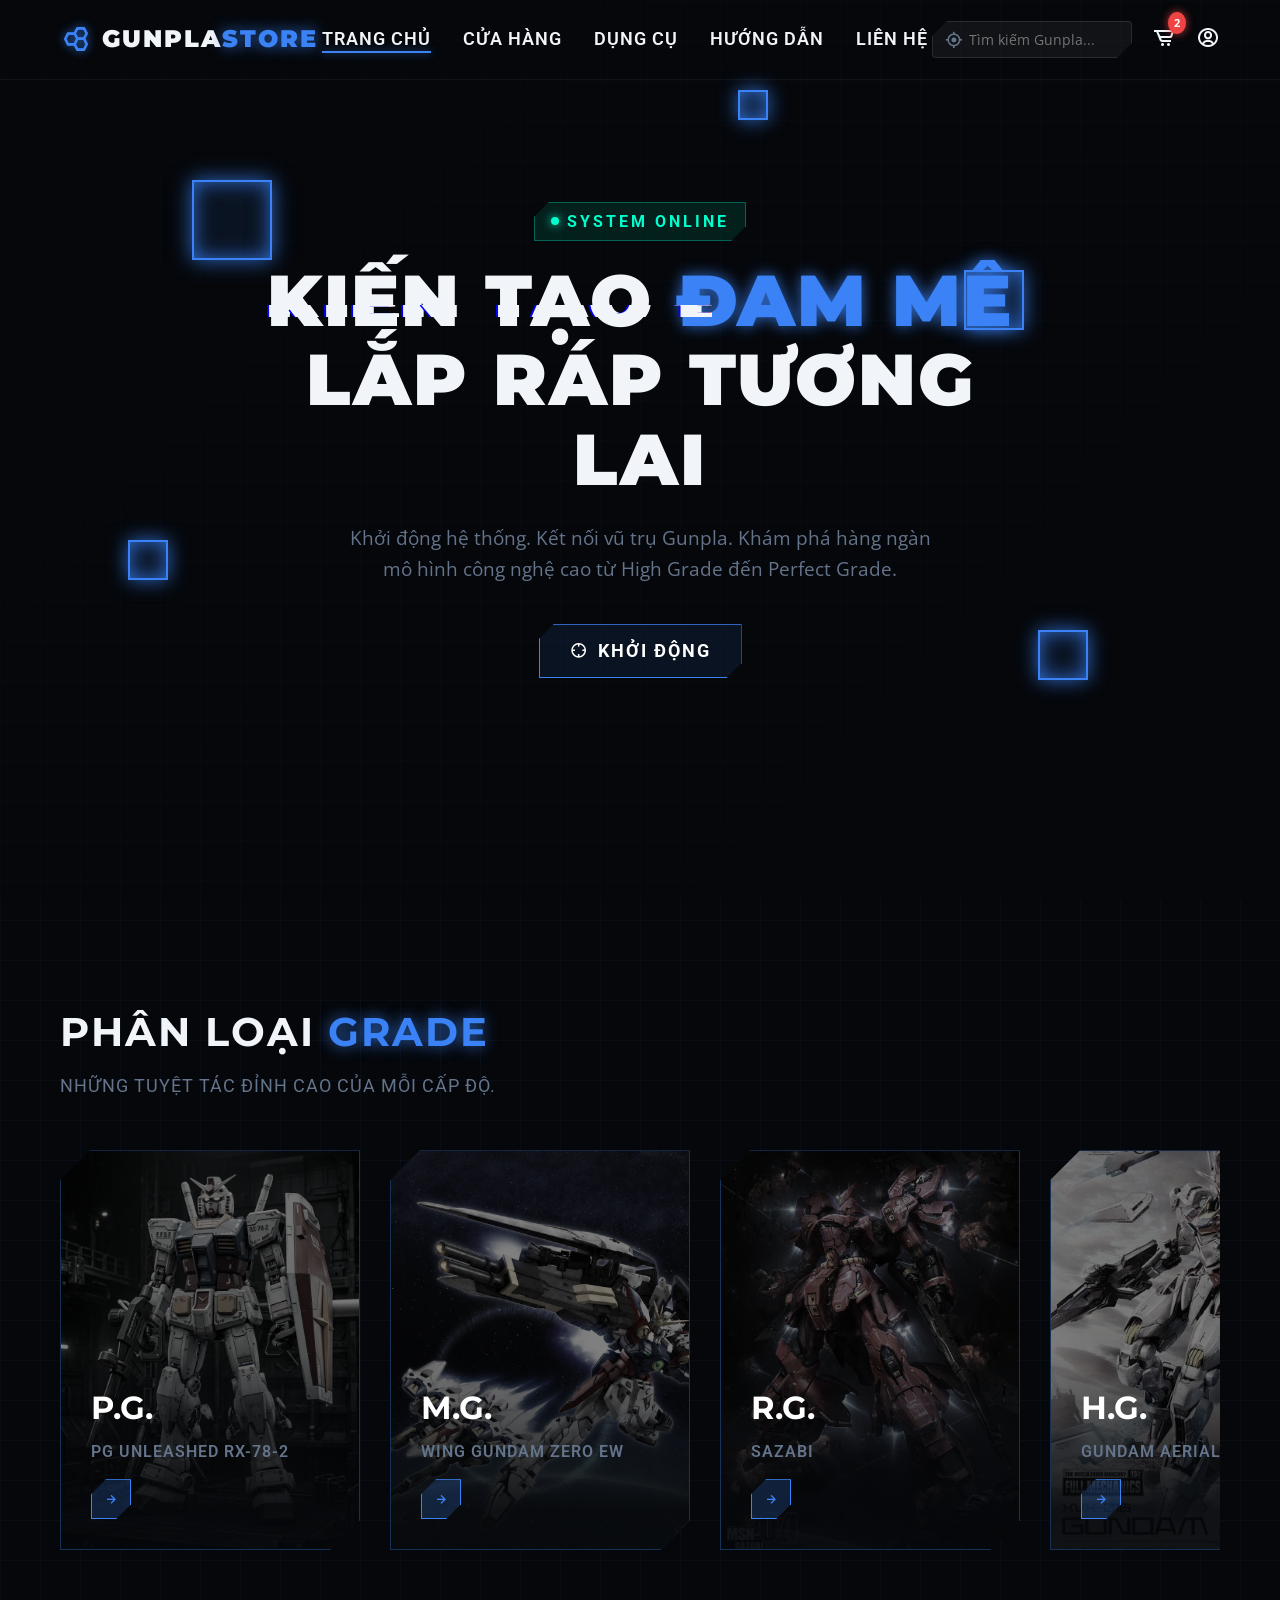
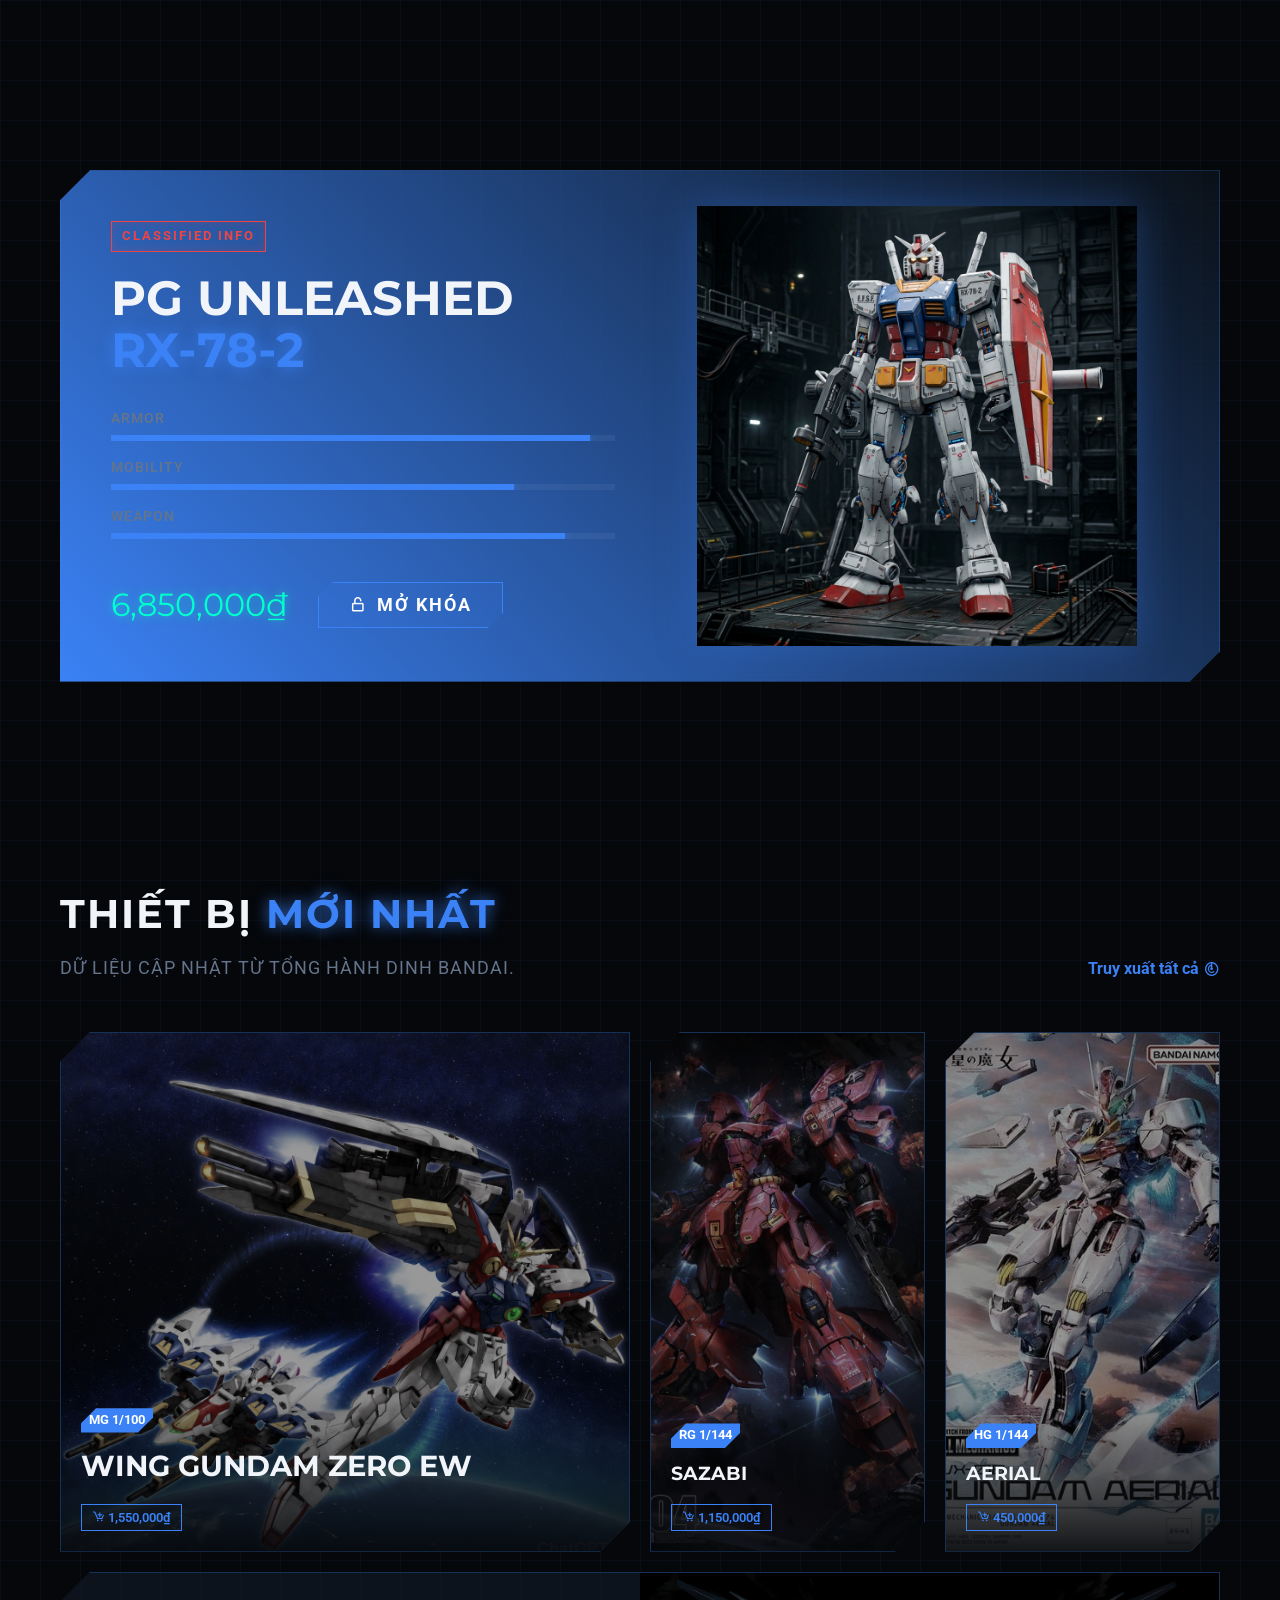
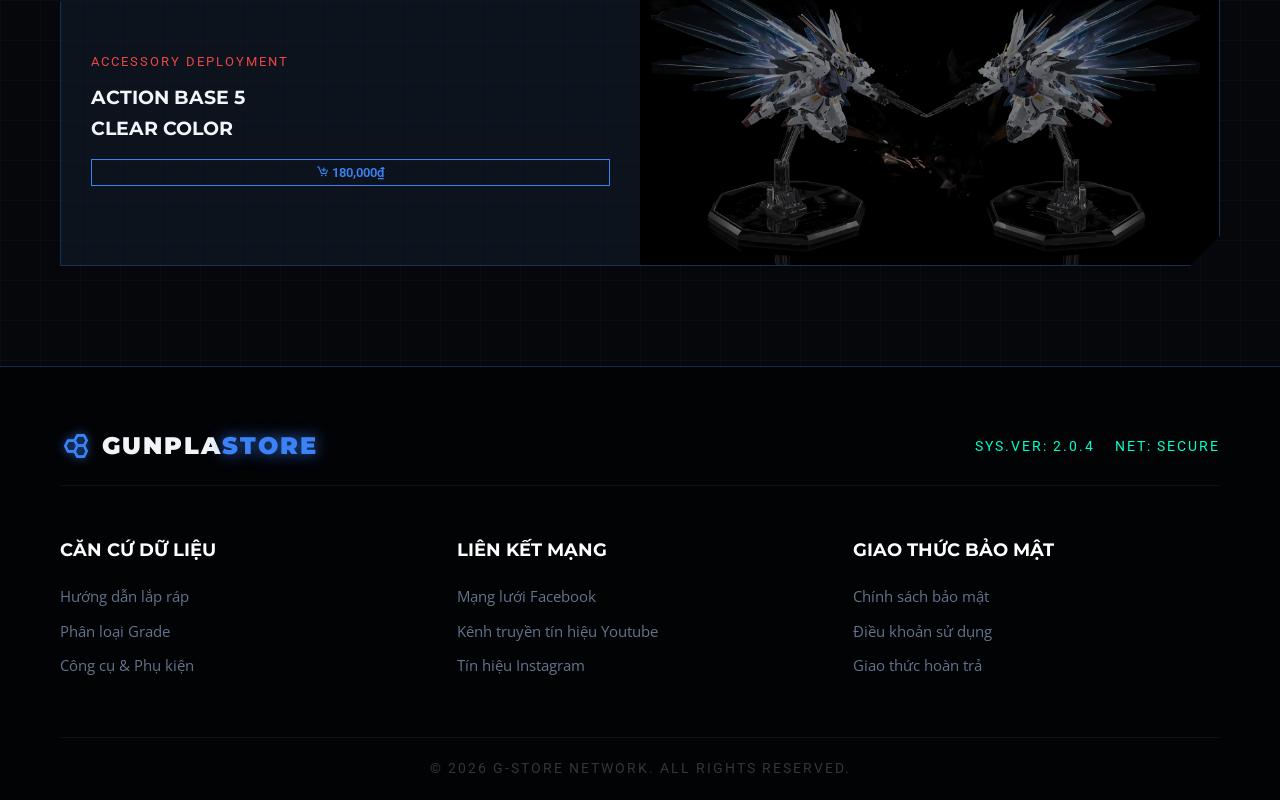
==== commit 1b222e83: "int" ====
--- a/index.html
+++ b/index.html
@@ -36,8 +36,8 @@
                 <ul class="nav-list">
                     <li class="nav-item"><a href="index.html" class="nav-link active">TRANG CHỦ</a></li>
                     <li class="nav-item"><a href="store.html" class="nav-link">CỬA HÀNG</a></li>
-                    <li class="nav-item"><a href="#tools" class="nav-link">DỤNG CỤ</a></li>
-                    <li class="nav-item"><a href="guide.html" class="nav-link">HƯỚNG DẪN</a></li>
+                    <li class="nav-item"><a href="tools.html" class="nav-link">DỤNG CỤ</a></li>
+                    <li class="nav-item"><a href="#guide" class="nav-link">HƯỚNG DẪN</a></li>
                     <li class="nav-item"><a href="#contact" class="nav-link">LIÊN HỆ</a></li>
                 </ul>
                 <div class="nav-close" id="nav-close">
@@ -201,7 +201,7 @@
 
                         <div class="spotlight-price">
                             <span class="digital-price">6,850,000₫</span>
-                            <button class="btn btn-primary"><i class='bx bx-cart-add'></i> MUA NGAY</button>
+                            <button class="btn btn-primary"><i class='bx bx-lock-open-alt'></i> MỞ KHÓA</button>
                         </div>
                     </div>
 
--- a/style.css
+++ b/style.css
@@ -2,30 +2,30 @@
    VARIABLES & SETUP
    ========================================= */
 :root {
-    --bg-color: #05070a;
+    --bg-color: #05070a; 
     --bg-surface: rgba(13, 17, 23, 0.6);
     --bg-surface-hover: rgba(22, 27, 34, 0.8);
-
-    --primary-color: #3b82f6;
+    
+    --primary-color: #3b82f6; 
     --primary-glow: rgba(59, 130, 246, 0.8);
-
-    --secondary-color: #ef4444;
+    
+    --secondary-color: #ef4444; 
     --secondary-glow: rgba(239, 68, 68, 0.8);
-
-    --neon-green: #00ffcc;
-
+    
+    --neon-green: #00ffcc; 
+    
     --text-main: #f1f5f9;
     --text-muted: #64748b;
-
+    
     --border-color: rgba(59, 130, 246, 0.3);
-
+    
     --font-heading: 'Montserrat', sans-serif;
     --font-subheading: 'Roboto', sans-serif;
     --font-body: 'Open Sans', sans-serif;
-
+    
     --header-height: 80px;
     --transition: all 0.4s cubic-bezier(0.16, 1, 0.3, 1);
-
+    
     /* Complex Clip Paths */
     --clip-btn: polygon(15px 0, 100% 0, 100% calc(100% - 15px), calc(100% - 15px) 100%, 0 100%, 0 15px);
     --clip-card: polygon(30px 0, 100% 0, 100% calc(100% - 30px), calc(100% - 30px) 100%, 0 100%, 0 30px);
@@ -47,27 +47,15 @@
     color: var(--text-main);
     line-height: 1.6;
     overflow-x: hidden;
-    background-image:
+    background-image: 
         linear-gradient(rgba(59, 130, 246, 0.05) 1px, transparent 1px),
         linear-gradient(90deg, rgba(59, 130, 246, 0.05) 1px, transparent 1px);
     background-size: 40px 40px;
 }
 
-ul {
-    list-style: none;
-}
-
-a {
-    text-decoration: none;
-    color: inherit;
-    transition: var(--transition);
-}
-
-img {
-    max-width: 100%;
-    height: auto;
-    display: block;
-}
+ul { list-style: none; }
+a { text-decoration: none; color: inherit; transition: var(--transition); }
+img { max-width: 100%; height: auto; display: block; }
 
 .container {
     max-width: 1200px;
@@ -75,14 +63,8 @@
     padding: 0 20px;
 }
 
-.section {
-    padding: 100px 0;
-}
-
-.highlight {
-    color: var(--primary-color);
-    text-shadow: 0 0 15px var(--primary-glow);
-}
+.section { padding: 100px 0; }
+.highlight { color: var(--primary-color); text-shadow: 0 0 15px var(--primary-glow); }
 
 /* =========================================
    BUTTONS
@@ -125,29 +107,12 @@
 }
 
 @keyframes btn-glitch {
-    0% {
-        transform: translate(0)
-    }
-
-    20% {
-        transform: translate(-2px, 2px)
-    }
-
-    40% {
-        transform: translate(-2px, -2px)
-    }
-
-    60% {
-        transform: translate(2px, 2px)
-    }
-
-    80% {
-        transform: translate(2px, -2px)
-    }
-
-    100% {
-        transform: translate(0)
-    }
+    0% { transform: translate(0) }
+    20% { transform: translate(-2px, 2px) }
+    40% { transform: translate(-2px, -2px) }
+    60% { transform: translate(2px, 2px) }
+    80% { transform: translate(2px, -2px) }
+    100% { transform: translate(0) }
 }
 
 /* =========================================
@@ -161,7 +126,7 @@
     height: var(--header-height);
     z-index: 100;
     transition: var(--transition);
-    border-bottom: 1px solid rgba(255, 255, 255, 0.05);
+    border-bottom: 1px solid rgba(255,255,255,0.05);
 }
 
 .header.scrolled {
@@ -170,134 +135,23 @@
     border-bottom: 1px solid var(--border-color);
 }
 
-.navbar {
-    height: 100%;
-    display: flex;
-    justify-content: space-between;
-    align-items: center;
-}
-
-.logo {
-    display: flex;
-    align-items: center;
-    gap: 8px;
-    font-family: var(--font-heading);
-    font-size: 1.5rem;
-    font-weight: 900;
-    letter-spacing: 2px;
-}
-
-.logo i {
-    font-size: 2rem;
-    color: var(--primary-color);
-    text-shadow: 0 0 10px var(--primary-glow);
-}
-
-.nav-list {
-    display: flex;
-    gap: 32px;
-}
-
-.nav-link {
-    font-family: var(--font-subheading);
-    font-weight: 600;
-    font-size: 1.1rem;
-    letter-spacing: 1px;
-    position: relative;
-}
-
-.nav-link::after {
-    content: '';
-    position: absolute;
-    bottom: -4px;
-    left: 0;
-    width: 0;
-    height: 2px;
-    background-color: var(--primary-color);
-    box-shadow: 0 0 8px var(--primary-glow);
-    transition: var(--transition);
-}
-
-.nav-link:hover::after,
-.nav-link.active::after {
-    width: 100%;
-}
-
-.nav-tools {
-    display: flex;
-    align-items: center;
-    gap: 20px;
-}
-
-.search-box {
-    position: relative;
-    display: flex;
-    align-items: center;
-}
-
-.search-input {
-    background: rgba(255, 255, 255, 0.05);
-    border: 1px solid rgba(255, 255, 255, 0.1);
-    color: var(--text-main);
-    padding: 8px 16px 8px 36px;
-    border-radius: 4px;
-    font-family: var(--font-body);
-    font-size: 0.9rem;
-    width: 200px;
-    transition: var(--transition);
-    clip-path: var(--clip-btn);
-}
-
-.search-input:focus {
-    outline: none;
-    border-color: var(--primary-color);
-    background: rgba(59, 130, 246, 0.1);
-    width: 240px;
-}
-
-.search-icon {
-    position: absolute;
-    left: 12px;
-    color: var(--text-muted);
-    font-size: 1.2rem;
-}
-
-.search-input:focus+.search-icon {
-    color: var(--primary-color);
-}
-
-.cart-icon,
-.user-icon {
-    font-size: 1.5rem;
-    position: relative;
-    cursor: pointer;
-}
-
-.cart-icon:hover,
-.user-icon:hover {
-    color: var(--primary-color);
-    text-shadow: 0 0 8px var(--primary-glow);
-}
-
-.cart-count {
-    position: absolute;
-    top: -8px;
-    right: -10px;
-    background-color: var(--secondary-color);
-    color: #fff;
-    font-size: 0.7rem;
-    font-weight: 700;
-    padding: 2px 6px;
-    border-radius: 50%;
-    box-shadow: 0 0 8px var(--secondary-glow);
-}
-
-.nav-toggle,
-.nav-close {
-    display: none;
-    font-size: 2rem;
-    cursor: pointer;
-}
+.navbar { height: 100%; display: flex; justify-content: space-between; align-items: center; }
+.logo { display: flex; align-items: center; gap: 8px; font-family: var(--font-heading); font-size: 1.5rem; font-weight: 900; letter-spacing: 2px; }
+.logo i { font-size: 2rem; color: var(--primary-color); text-shadow: 0 0 10px var(--primary-glow); }
+.nav-list { display: flex; gap: 32px; }
+.nav-link { font-family: var(--font-subheading); font-weight: 600; font-size: 1.1rem; letter-spacing: 1px; position: relative; }
+.nav-link::after { content: ''; position: absolute; bottom: -4px; left: 0; width: 0; height: 2px; background-color: var(--primary-color); box-shadow: 0 0 8px var(--primary-glow); transition: var(--transition); }
+.nav-link:hover::after, .nav-link.active::after { width: 100%; }
+.nav-tools { display: flex; align-items: center; gap: 20px; }
+.search-box { position: relative; display: flex; align-items: center; }
+.search-input { background: rgba(255,255,255,0.05); border: 1px solid rgba(255,255,255,0.1); color: var(--text-main); padding: 8px 16px 8px 36px; border-radius: 4px; font-family: var(--font-body); font-size: 0.9rem; width: 200px; transition: var(--transition); clip-path: var(--clip-btn); }
+.search-input:focus { outline: none; border-color: var(--primary-color); background: rgba(59, 130, 246, 0.1); width: 240px; }
+.search-icon { position: absolute; left: 12px; color: var(--text-muted); font-size: 1.2rem; }
+.search-input:focus + .search-icon { color: var(--primary-color); }
+.cart-icon, .user-icon { font-size: 1.5rem; position: relative; cursor: pointer; }
+.cart-icon:hover, .user-icon:hover { color: var(--primary-color); text-shadow: 0 0 8px var(--primary-glow); }
+.cart-count { position: absolute; top: -8px; right: -10px; background-color: var(--secondary-color); color: #fff; font-size: 0.7rem; font-weight: 700; padding: 2px 6px; border-radius: 50%; box-shadow: 0 0 8px var(--secondary-glow); }
+.nav-toggle, .nav-close { display: none; font-size: 2rem; cursor: pointer; }
 
 /* =========================================
    NEW HERO SECTION (VIDEO & CUBES)
@@ -314,37 +168,27 @@
 
 .hero-bg {
     position: absolute;
-    top: 0;
-    left: 0;
-    width: 100%;
-    height: 100%;
+    top: 0; left: 0; width: 100%; height: 100%;
     z-index: -2;
 }
 
 .hero-video {
-    width: 100%;
-    height: 100%;
+    width: 100%; height: 100%;
     object-fit: cover;
     filter: grayscale(30%) contrast(120%);
 }
 
 .overlay {
     position: absolute;
-    top: 0;
-    left: 0;
-    width: 100%;
-    height: 100%;
-    background: linear-gradient(135deg, rgba(5, 7, 10, 0.9) 0%, rgba(5, 7, 10, 0.5) 50%, rgba(5, 7, 10, 0.9) 100%);
+    top: 0; left: 0; width: 100%; height: 100%;
+    background: linear-gradient(135deg, rgba(5,7,10,0.9) 0%, rgba(5,7,10,0.5) 50%, rgba(5,7,10,0.9) 100%);
     z-index: 1;
 }
 
 /* 3D Floating Cubes */
 .cubes-container {
     position: absolute;
-    top: 0;
-    left: 0;
-    width: 100%;
-    height: 100%;
+    top: 0; left: 0; width: 100%; height: 100%;
     z-index: 2;
     pointer-events: none;
     perspective: 1000px;
@@ -352,84 +196,33 @@
 
 .cube {
     position: absolute;
-    width: 60px;
-    height: 60px;
+    width: 60px; height: 60px;
     transform-style: preserve-3d;
     animation: floatCube 10s infinite linear;
-    transition: transform 0.1s ease-out;
-    /* For mouse parallax */
+    transition: transform 0.1s ease-out; /* For mouse parallax */
 }
 
 .cube-inner {
-    width: 100%;
-    height: 100%;
+    width: 100%; height: 100%;
     border: 2px solid var(--primary-color);
     background: rgba(59, 130, 246, 0.1);
     box-shadow: 0 0 20px var(--primary-glow), inset 0 0 20px var(--primary-glow);
     animation: rotateInner 5s infinite linear;
 }
 
-.cube-1 {
-    top: 20%;
-    left: 15%;
-    width: 80px;
-    height: 80px;
-    animation-duration: 15s;
-}
-
-.cube-2 {
-    top: 60%;
-    left: 10%;
-    width: 40px;
-    height: 40px;
-    animation-duration: 12s;
-    animation-direction: reverse;
-}
-
-.cube-3 {
-    top: 30%;
-    right: 20%;
-    width: 60px;
-    height: 60px;
-    animation-duration: 18s;
-}
-
-.cube-4 {
-    top: 70%;
-    right: 15%;
-    width: 50px;
-    height: 50px;
-    animation-duration: 14s;
-}
-
-.cube-5 {
-    top: 10%;
-    right: 40%;
-    width: 30px;
-    height: 30px;
-    animation-duration: 10s;
-}
+.cube-1 { top: 20%; left: 15%; width: 80px; height: 80px; animation-duration: 15s; }
+.cube-2 { top: 60%; left: 10%; width: 40px; height: 40px; animation-duration: 12s; animation-direction: reverse; }
+.cube-3 { top: 30%; right: 20%; width: 60px; height: 60px; animation-duration: 18s; }
+.cube-4 { top: 70%; right: 15%; width: 50px; height: 50px; animation-duration: 14s; }
+.cube-5 { top: 10%; right: 40%; width: 30px; height: 30px; animation-duration: 10s; }
 
 @keyframes rotateInner {
-    0% {
-        transform: rotateX(0) rotateY(0) rotateZ(0);
-    }
-
-    100% {
-        transform: rotateX(360deg) rotateY(360deg) rotateZ(360deg);
-    }
-}
-
+    0% { transform: rotateX(0) rotateY(0) rotateZ(0); }
+    100% { transform: rotateX(360deg) rotateY(360deg) rotateZ(360deg); }
+}
 @keyframes floatCube {
-
-    0%,
-    100% {
-        margin-top: 0;
-    }
-
-    50% {
-        margin-top: -30px;
-    }
+    0%, 100% { margin-top: 0; }
+    50% { margin-top: -30px; }
 }
 
 .hero-content {
@@ -455,19 +248,14 @@
 }
 
 .status-dot {
-    width: 8px;
-    height: 8px;
+    width: 8px; height: 8px;
     background-color: var(--neon-green);
     border-radius: 50%;
     box-shadow: 0 0 10px var(--neon-green);
     animation: blink 1s infinite;
 }
 
-@keyframes blink {
-    50% {
-        opacity: 0;
-    }
-}
+@keyframes blink { 50% { opacity: 0; } }
 
 .hero-title {
     font-family: var(--font-heading);
@@ -484,39 +272,26 @@
     color: var(--text-muted);
     margin-bottom: 40px;
     max-width: 600px;
-    margin-left: auto;
-    margin-right: auto;
-}
-
-.hero-actions {
-    display: flex;
-    justify-content: center;
-    gap: 20px;
-}
+    margin-left: auto; margin-right: auto;
+}
+
+.hero-actions { display: flex; justify-content: center; gap: 20px; }
 
 /* Glitch Text Effect */
-.glitch {
-    position: relative;
-}
-
-.glitch::before,
-.glitch::after {
+.glitch { position: relative; }
+.glitch::before, .glitch::after {
     content: attr(data-text);
     position: absolute;
-    top: 0;
-    left: 0;
-    width: 100%;
-    height: 100%;
+    top: 0; left: 0;
+    width: 100%; height: 100%;
     background: transparent;
 }
-
 .glitch::before {
     left: 2px;
     text-shadow: -2px 0 red;
     clip: rect(44px, 450px, 56px, 0);
     animation: glitch-anim 5s infinite linear alternate-reverse;
 }
-
 .glitch::after {
     left: -2px;
     text-shadow: -2px 0 blue;
@@ -525,98 +300,31 @@
 }
 
 @keyframes glitch-anim {
-    0% {
-        clip: rect(10px, 9999px, 86px, 0);
-    }
-
-    5% {
-        clip: rect(61px, 9999px, 21px, 0);
-    }
-
-    10% {
-        clip: rect(34px, 9999px, 89px, 0);
-    }
-
-    15% {
-        clip: rect(98px, 9999px, 5px, 0);
-    }
-
-    20% {
-        clip: rect(0, 0, 0, 0);
-    }
-
-    100% {
-        clip: rect(0, 0, 0, 0);
-    }
-}
-
+    0% { clip: rect(10px, 9999px, 86px, 0); }
+    5% { clip: rect(61px, 9999px, 21px, 0); }
+    10% { clip: rect(34px, 9999px, 89px, 0); }
+    15% { clip: rect(98px, 9999px, 5px, 0); }
+    20% { clip: rect(0, 0, 0, 0); }
+    100% { clip: rect(0, 0, 0, 0); }
+}
 @keyframes glitch-anim2 {
-    0% {
-        clip: rect(65px, 9999px, 100px, 0);
-    }
-
-    5% {
-        clip: rect(52px, 9999px, 74px, 0);
-    }
-
-    10% {
-        clip: rect(79px, 9999px, 85px, 0);
-    }
-
-    15% {
-        clip: rect(75px, 9999px, 5px, 0);
-    }
-
-    20% {
-        clip: rect(0, 0, 0, 0);
-    }
-
-    100% {
-        clip: rect(0, 0, 0, 0);
-    }
+    0% { clip: rect(65px, 9999px, 100px, 0); }
+    5% { clip: rect(52px, 9999px, 74px, 0); }
+    10% { clip: rect(79px, 9999px, 85px, 0); }
+    15% { clip: rect(75px, 9999px, 5px, 0); }
+    20% { clip: rect(0, 0, 0, 0); }
+    100% { clip: rect(0, 0, 0, 0); }
 }
 
 /* =========================================
    COMMON HEADERS
    ========================================= */
-.section-header {
-    margin-bottom: 50px;
-}
-
-.flex-header {
-    display: flex;
-    justify-content: space-between;
-    align-items: flex-end;
-}
-
-.section-title {
-    font-family: var(--font-heading);
-    font-size: 2.5rem;
-    letter-spacing: 2px;
-    margin-bottom: 8px;
-}
-
-.section-subtitle {
-    color: var(--text-muted);
-    font-size: 1.1rem;
-    font-family: var(--font-subheading);
-    letter-spacing: 1px;
-    text-transform: uppercase;
-}
-
-.view-all {
-    font-family: var(--font-subheading);
-    font-weight: 700;
-    color: var(--primary-color);
-    display: flex;
-    align-items: center;
-    gap: 5px;
-}
-
-.view-all:hover {
-    color: #fff;
-    text-shadow: 0 0 10px var(--primary-glow);
-}
+.section-header { margin-bottom: 50px; }
+.flex-header { display: flex; justify-content: space-between; align-items: flex-end; }
+.section-title { font-family: var(--font-heading); font-size: 2.5rem; letter-spacing: 2px; margin-bottom: 8px; }
+.section-subtitle { color: var(--text-muted); font-size: 1.1rem; font-family: var(--font-subheading); letter-spacing: 1px; text-transform: uppercase; }
+.view-all { font-family: var(--font-subheading); font-weight: 700; color: var(--primary-color); display: flex; align-items: center; gap: 5px; }
+.view-all:hover { color: #fff; text-shadow: 0 0 10px var(--primary-glow); }
 
 /* =========================================
    UNIVERSE SECTION (HORIZONTAL SCROLL)
@@ -626,15 +334,9 @@
     gap: 30px;
     overflow-x: auto;
     padding-bottom: 20px;
-    scrollbar-width: none;
-    /* Firefox */
-}
-
-.universe-track::-webkit-scrollbar {
-    display: none;
-}
-
-/* Chrome */
+    scrollbar-width: none; /* Firefox */
+}
+.universe-track::-webkit-scrollbar { display: none; } /* Chrome */
 
 .universe-card {
     min-width: 300px;
@@ -650,71 +352,33 @@
 }
 
 .uc-bg {
-    position: absolute;
-    top: 0;
-    left: 0;
-    width: 100%;
-    height: 100%;
+    position: absolute; top: 0; left: 0; width: 100%; height: 100%;
     z-index: 1;
 }
-
-.uc-bg img {
-    width: 100%;
-    height: 100%;
-    object-fit: cover;
-    filter: grayscale(80%) brightness(0.5);
-    transition: var(--transition);
-}
-
-.universe-card:hover .uc-bg img {
-    filter: grayscale(0%) brightness(0.8);
-    transform: scale(1.1);
-}
+.uc-bg img { width: 100%; height: 100%; object-fit: cover; filter: grayscale(80%) brightness(0.5); transition: var(--transition); }
+.universe-card:hover .uc-bg img { filter: grayscale(0%) brightness(0.8); transform: scale(1.1); }
 
 .uc-content {
     position: absolute;
-    bottom: 0;
-    left: 0;
-    width: 100%;
+    bottom: 0; left: 0; width: 100%;
     padding: 30px;
     z-index: 2;
-    background: linear-gradient(transparent, rgba(5, 7, 10, 0.9) 80%);
-}
-
-.uc-content h3 {
-    font-family: var(--font-heading);
-    font-size: 2rem;
-    margin-bottom: 5px;
-    color: #fff;
-}
-
-.uc-content span {
-    display: block;
-    font-family: var(--font-subheading);
-    color: var(--text-muted);
-    font-weight: 600;
-    letter-spacing: 1px;
-    margin-bottom: 15px;
-}
+    background: linear-gradient(transparent, rgba(5,7,10,0.9) 80%);
+}
+
+.uc-content h3 { font-family: var(--font-heading); font-size: 2rem; margin-bottom: 5px; color: #fff; }
+.uc-content span { display: block; font-family: var(--font-subheading); color: var(--text-muted); font-weight: 600; letter-spacing: 1px; margin-bottom: 15px; }
 
 .uc-btn {
-    display: inline-flex;
-    width: 40px;
-    height: 40px;
+    display: inline-flex; width: 40px; height: 40px;
     background: rgba(59, 130, 246, 0.2);
     border: 1px solid var(--primary-color);
-    align-items: center;
-    justify-content: center;
+    align-items: center; justify-content: center;
     color: var(--primary-color);
     clip-path: var(--clip-btn);
     transition: var(--transition);
 }
-
-.universe-card:hover .uc-btn {
-    background: var(--primary-color);
-    color: #fff;
-    box-shadow: 0 0 15px var(--primary-glow);
-}
+.universe-card:hover .uc-btn { background: var(--primary-color); color: #fff; box-shadow: 0 0 15px var(--primary-glow); }
 
 /* =========================================
    SPOTLIGHT SECTION (RADAR)
@@ -733,143 +397,34 @@
 
 /* Glowing Border Animation Hack using pseudo-element */
 .spotlight-wrapper::before {
-    content: '';
-    position: absolute;
-    top: -2px;
-    left: -2px;
-    right: -2px;
-    bottom: -2px;
+    content: ''; position: absolute; top: -2px; left: -2px; right: -2px; bottom: -2px;
     background: linear-gradient(45deg, var(--primary-color), transparent, var(--secondary-color), transparent);
     z-index: -1;
     background-size: 400%;
     animation: glow-border 10s linear infinite;
 }
 
-@keyframes glow-border {
-    0% {
-        background-position: 0 0;
-    }
-
-    50% {
-        background-position: 400% 0;
-    }
-
-    100% {
-        background-position: 0 0;
-    }
-}
-
-.spotlight-info {
-    position: relative;
-    z-index: 2;
-}
-
-.tech-badge {
-    display: inline-block;
-    font-family: var(--font-subheading);
-    font-weight: 700;
-    color: var(--secondary-color);
-    border: 1px solid var(--secondary-color);
-    padding: 4px 10px;
-    font-size: 0.8rem;
-    letter-spacing: 2px;
-    margin-bottom: 20px;
-    box-shadow: inset 0 0 10px rgba(239, 68, 68, 0.2);
-}
-
-.spotlight-title {
-    font-family: var(--font-heading);
-    font-size: 3rem;
-    line-height: 1.1;
-    margin-bottom: 30px;
-}
-
-.radar-stats {
-    margin-bottom: 40px;
-}
-
-.stat-item {
-    margin-bottom: 15px;
-}
-
-.stat-label {
-    display: block;
-    font-family: var(--font-subheading);
-    font-weight: 600;
-    font-size: 0.9rem;
-    color: var(--text-muted);
-    margin-bottom: 5px;
-    letter-spacing: 1px;
-}
-
-.stat-bar {
-    width: 100%;
-    height: 6px;
-    background: rgba(255, 255, 255, 0.05);
-    position: relative;
-    overflow: hidden;
-}
-
-.stat-fill {
-    position: absolute;
-    top: 0;
-    left: 0;
-    height: 100%;
-    background: var(--primary-color);
-    box-shadow: 0 0 10px var(--primary-glow);
-}
-
-.spotlight-price {
-    display: flex;
-    align-items: center;
-    gap: 30px;
-}
-
-.digital-price {
-    font-family: var(--font-heading);
-    font-size: 2rem;
-    color: var(--neon-green);
-    text-shadow: 0 0 10px rgba(0, 255, 204, 0.5);
-}
-
-.spotlight-visual {
-    position: relative;
-    display: flex;
-    justify-content: center;
-    align-items: center;
-    height: 400px;
-}
-
-.visual-bg-circle {
-    position: absolute;
-    width: 300px;
-    height: 300px;
-    border: 1px dashed var(--border-color);
-    border-radius: 50%;
-    animation: spin 20s linear infinite;
-}
-
-.visual-bg-crosshair {
-    position: absolute;
-    width: 350px;
-    height: 350px;
-    border-left: 1px solid rgba(59, 130, 246, 0.2);
-    border-right: 1px solid rgba(59, 130, 246, 0.2);
-    animation: spin 15s linear infinite reverse;
-}
-
-@keyframes spin {
-    100% {
-        transform: rotate(360deg);
-    }
-}
-
-.spotlight-img {
-    position: relative;
-    z-index: 2;
-    max-height: 110%;
-    filter: drop-shadow(0 0 20px rgba(59, 130, 246, 0.3));
-}
+@keyframes glow-border { 0% { background-position: 0 0; } 50% { background-position: 400% 0; } 100% { background-position: 0 0; } }
+
+.spotlight-info { position: relative; z-index: 2; }
+.tech-badge { display: inline-block; font-family: var(--font-subheading); font-weight: 700; color: var(--secondary-color); border: 1px solid var(--secondary-color); padding: 4px 10px; font-size: 0.8rem; letter-spacing: 2px; margin-bottom: 20px; box-shadow: inset 0 0 10px rgba(239, 68, 68, 0.2); }
+.spotlight-title { font-family: var(--font-heading); font-size: 3rem; line-height: 1.1; margin-bottom: 30px; }
+
+.radar-stats { margin-bottom: 40px; }
+.stat-item { margin-bottom: 15px; }
+.stat-label { display: block; font-family: var(--font-subheading); font-weight: 600; font-size: 0.9rem; color: var(--text-muted); margin-bottom: 5px; letter-spacing: 1px; }
+.stat-bar { width: 100%; height: 6px; background: rgba(255,255,255,0.05); position: relative; overflow: hidden; }
+.stat-fill { position: absolute; top: 0; left: 0; height: 100%; background: var(--primary-color); box-shadow: 0 0 10px var(--primary-glow); }
+
+.spotlight-price { display: flex; align-items: center; gap: 30px; }
+.digital-price { font-family: var(--font-heading); font-size: 2rem; color: var(--neon-green); text-shadow: 0 0 10px rgba(0,255,204,0.5); }
+
+.spotlight-visual { position: relative; display: flex; justify-content: center; align-items: center; height: 400px; }
+.visual-bg-circle { position: absolute; width: 300px; height: 300px; border: 1px dashed var(--border-color); border-radius: 50%; animation: spin 20s linear infinite; }
+.visual-bg-crosshair { position: absolute; width: 350px; height: 350px; border-left: 1px solid rgba(59, 130, 246, 0.2); border-right: 1px solid rgba(59, 130, 246, 0.2); animation: spin 15s linear infinite reverse; }
+@keyframes spin { 100% { transform: rotate(360deg); } }
+
+.spotlight-img { position: relative; z-index: 2; max-height: 110%; filter: drop-shadow(0 0 20px rgba(59, 130, 246, 0.3)); }
 
 /* =========================================
    BENTO GRID SECTION (MASONRY)
@@ -890,1444 +445,291 @@
     cursor: pointer;
 }
 
-.bento-item img {
+.bento-item img { width: 100%; height: 100%; object-fit: cover; filter: grayscale(50%) brightness(0.6); transition: var(--transition); }
+.bento-item:hover img { filter: grayscale(0%) brightness(1); transform: scale(1.05); }
+
+.bento-overlay { position: absolute; bottom: 0; left: 0; width: 100%; padding: 20px; background: linear-gradient(transparent, rgba(5,7,10,0.9)); z-index: 2; }
+.bento-badge { display: inline-block; font-family: var(--font-subheading); font-weight: 700; color: #fff; background: var(--primary-color); padding: 2px 8px; font-size: 0.8rem; margin-bottom: 10px; clip-path: var(--clip-btn); }
+.bento-item h3 { font-family: var(--font-heading); font-size: 1.2rem; margin-bottom: 15px; }
+.bento-btn { background: transparent; border: 1px solid var(--primary-color); color: var(--primary-color); padding: 5px 10px; font-family: var(--font-subheading); font-weight: 600; cursor: pointer; transition: var(--transition); }
+.bento-btn:hover { background: var(--primary-color); color: #fff; box-shadow: 0 0 10px var(--primary-glow); }
+
+/* Scanning line effect */
+.scanner-line { position: absolute; top: 0; left: 0; width: 100%; height: 2px; background: var(--primary-color); box-shadow: 0 0 15px var(--primary-glow); z-index: 3; opacity: 0; transition: opacity 0.3s; }
+.bento-item:hover .scanner-line { opacity: 1; animation: scan 2s linear infinite; }
+@keyframes scan { 0% { top: 0; } 50% { top: 100%; } 100% { top: 0; } }
+
+/* Grid positioning */
+.bento-large { grid-column: span 2; grid-row: span 2; }
+.bento-large h3 { font-size: 1.8rem; }
+.bento-medium { grid-column: span 1; grid-row: span 2; }
+.bento-wide { grid-column: span 4; grid-row: span 1; }
+
+.bento-wide .bento-split { display: flex; height: 100%; }
+.bento-wide .bento-info { flex: 1; padding: 30px; display: flex; flex-direction: column; justify-content: center; background: rgba(59,130,246,0.05); }
+.bento-wide img { flex: 1; width: 50%; }
+.tech-text { font-family: var(--font-subheading); color: var(--secondary-color); letter-spacing: 2px; font-size: 0.8rem; margin-bottom: 10px; }
+
+/* =========================================
+   MINIMALIST FOOTER
+   ========================================= */
+.footer-minimal { background: #020305; padding-top: 60px; border-top: 1px solid var(--border-color); }
+.footer-top { display: flex; justify-content: space-between; align-items: center; margin-bottom: 50px; border-bottom: 1px solid rgba(255,255,255,0.05); padding-bottom: 20px; }
+.sys-info { display: flex; gap: 20px; font-family: var(--font-subheading); color: var(--neon-green); font-size: 0.9rem; letter-spacing: 2px; }
+.footer-grid { display: grid; grid-template-columns: repeat(3, 1fr); gap: 30px; margin-bottom: 50px; }
+.f-col h4 { font-family: var(--font-heading); color: #fff; margin-bottom: 20px; font-size: 1.1rem; }
+.f-col a { display: block; color: var(--text-muted); margin-bottom: 10px; font-family: var(--font-body); font-size: 0.95rem; }
+.f-col a:hover { color: var(--primary-color); padding-left: 5px; }
+.footer-bottom { text-align: center; padding: 20px 0; border-top: 1px solid rgba(255,255,255,0.05); font-family: var(--font-subheading); font-size: 0.85rem; color: rgba(255,255,255,0.2); letter-spacing: 2px; }
+
+/* =========================================
+   RESPONSIVE MEDIA QUERIES
+   ========================================= */
+@media (max-width: 992px) {
+    .spotlight-wrapper { grid-template-columns: 1fr; padding: 30px; }
+    .spotlight-visual { height: 300px; grid-row: 1; }
+    .bento-grid-container { grid-template-columns: repeat(2, 1fr); grid-template-rows: auto; }
+    .bento-large { grid-column: span 2; grid-row: span 1; height: 300px;}
+    .bento-medium { grid-column: span 1; grid-row: span 1; height: 250px;}
+    .bento-wide { grid-column: span 2; }
+}
+
+@media (max-width: 768px) {
+    .section { padding: 60px 0; }
+    
+    .nav-menu { position: fixed; top: 0; right: -100%; width: 80%; height: 100vh; background: rgba(5, 7, 10, 0.95); backdrop-filter: blur(10px); padding: 80px 40px; flex-direction: column; transition: right 0.4s ease; border-left: 1px solid var(--border-color); z-index: 999; }
+    .nav-menu.show-menu { right: 0; }
+    .nav-list { flex-direction: column; gap: 30px; }
+    .nav-close, .nav-toggle { display: block; }
+    .nav-close { position: absolute; top: 25px; right: 25px; }
+    .search-box { display: none; }
+    
+    .hero-title { font-size: 2.5rem; }
+    .hero-subtitle { font-size: 1rem; padding: 0 10px; }
+    .hero-actions { flex-direction: column; gap: 15px; }
+    
+    .section-title { font-size: 2rem; }
+    .flex-header { flex-direction: column; align-items: flex-start; gap: 15px; }
+    
+    .spotlight-wrapper { padding: 20px; }
+    .spotlight-title { font-size: 2rem; }
+    .spotlight-price { flex-direction: column; align-items: flex-start; gap: 15px; }
+    .visual-bg-circle { width: 200px; height: 200px; }
+    .visual-bg-crosshair { width: 250px; height: 250px; }
+    
+    .universe-card { min-width: 250px; height: 350px; }
+    
+    .footer-top { flex-direction: column; gap: 20px; }
+    .footer-grid { grid-template-columns: 1fr; gap: 20px; }
+    
+    .bento-grid-container { grid-template-columns: 1fr; }
+    .bento-large, .bento-medium, .bento-wide { grid-column: span 1; }
+    .bento-wide .bento-split { flex-direction: column; }
+    .bento-wide img { width: 100%; height: 200px; }
+}
+
+@media (max-width: 480px) {
+    .hero-title { font-size: 2rem; }
+    .spotlight-title { font-size: 1.8rem; }
+    .visual-bg-circle { width: 150px; height: 150px; }
+    .visual-bg-crosshair { width: 200px; height: 200px; }
+    .digital-price { font-size: 1.5rem; }
+    .cubes-container { display: none; } /* Giấu khối 3D trên màn hình quá nhỏ để mượt hơn */
+}
+
+/* =========================================
+   TOOLS PAGE SPECIFIC
+   ========================================= */
+.tools-hero {
+    height: 60vh;
+    min-height: 500px;
+}
+
+.scanner-sweep {
+    position: absolute;
+    bottom: 0;
+    left: 0;
+    width: 100%;
+    height: 100px;
+    background: linear-gradient(to top, var(--primary-glow), transparent);
+    animation: sweep 4s ease-in-out infinite;
+    z-index: 2;
+    opacity: 0.3;
+}
+
+@keyframes sweep {
+    0%, 100% { transform: translateY(0); opacity: 0.1; }
+    50% { transform: translateY(-100px); opacity: 0.4; }
+}
+
+.filter-group {
+    display: flex;
+    gap: 15px;
+}
+
+.filter-btn {
+    background: var(--bg-surface);
+    border: 1px solid var(--border-color);
+    color: var(--text-muted);
+    padding: 8px 20px;
+    font-family: var(--font-subheading);
+    font-weight: 600;
+    cursor: pointer;
+    clip-path: var(--clip-btn);
+    transition: var(--transition);
+}
+
+.filter-btn:hover, .filter-btn.active {
+    background: var(--primary-color);
+    color: #fff;
+    border-color: var(--primary-color);
+    box-shadow: 0 0 10px var(--primary-glow);
+}
+
+.tools-grid {
+    display: grid;
+    grid-template-columns: repeat(auto-fill, minmax(300px, 1fr));
+    gap: 30px;
+    margin-top: 40px;
+}
+
+.tool-card {
+    background: var(--bg-surface);
+    border: 1px solid var(--border-color);
+    clip-path: var(--clip-card);
+    position: relative;
+    padding: 20px;
+    transition: var(--transition);
+    overflow: hidden;
+}
+
+.tool-card:hover {
+    transform: translateY(-10px);
+    border-color: var(--primary-color);
+    background: var(--bg-surface-hover);
+}
+
+.tc-image {
+    position: relative;
+    width: 100%;
+    height: 200px;
+    margin-bottom: 20px;
+    overflow: hidden;
+    clip-path: var(--clip-btn);
+}
+
+.tc-image img {
     width: 100%;
     height: 100%;
     object-fit: cover;
-    filter: grayscale(50%) brightness(0.6);
+    filter: grayscale(40%) brightness(0.8);
     transition: var(--transition);
 }
 
-.bento-item:hover img {
+.tool-card:hover .tc-image img {
     filter: grayscale(0%) brightness(1);
-    transform: scale(1.05);
-}
-
-.bento-overlay {
-    position: absolute;
-    bottom: 0;
-    left: 0;
-    width: 100%;
-    padding: 20px;
-    background: linear-gradient(transparent, rgba(5, 7, 10, 0.9));
+    transform: scale(1.1);
+}
+
+.tc-badge {
+    position: absolute;
+    top: 10px;
+    left: 10px;
+    background: var(--secondary-color);
+    color: #fff;
+    font-size: 0.7rem;
+    font-weight: 800;
+    padding: 4px 10px;
+    clip-path: var(--clip-btn);
     z-index: 2;
 }
 
-.bento-badge {
-    display: inline-block;
+.tc-cat {
+    display: block;
     font-family: var(--font-subheading);
+    font-size: 0.8rem;
+    color: var(--primary-color);
+    letter-spacing: 2px;
     font-weight: 700;
-    color: #fff;
-    background: var(--primary-color);
-    padding: 2px 8px;
-    font-size: 0.8rem;
-    margin-bottom: 10px;
-    clip-path: var(--clip-btn);
-}
-
-.bento-item h3 {
+    margin-bottom: 8px;
+}
+
+.tc-info h3 {
     font-family: var(--font-heading);
     font-size: 1.2rem;
-    margin-bottom: 15px;
-}
-
-.bento-btn {
-    background: transparent;
-    border: 1px solid var(--primary-color);
-    color: var(--primary-color);
-    padding: 5px 10px;
-    font-family: var(--font-subheading);
-    font-weight: 600;
-    cursor: pointer;
-    transition: var(--transition);
-}
-
-.bento-btn:hover {
-    background: var(--primary-color);
+    margin-bottom: 12px;
     color: #fff;
-    box-shadow: 0 0 10px var(--primary-glow);
-}
-
-/* Scanning line effect */
-.scanner-line {
-    position: absolute;
-    top: 0;
-    left: 0;
-    width: 100%;
-    height: 2px;
-    background: var(--primary-color);
-    box-shadow: 0 0 15px var(--primary-glow);
-    z-index: 3;
-    opacity: 0;
-    transition: opacity 0.3s;
-}
-
-.bento-item:hover .scanner-line {
-    opacity: 1;
-    animation: scan 2s linear infinite;
-}
-
-@keyframes scan {
-    0% {
-        top: 0;
-    }
-
-    50% {
-        top: 100%;
-    }
-
-    100% {
-        top: 0;
-    }
-}
-
-/* Grid positioning */
-.bento-large {
-    grid-column: span 2;
-    grid-row: span 2;
-}
-
-.bento-large h3 {
-    font-size: 1.8rem;
-}
-
-.bento-medium {
-    grid-column: span 1;
-    grid-row: span 2;
-}
-
-.bento-wide {
-    grid-column: span 4;
-    grid-row: span 1;
-}
-
-.bento-wide .bento-split {
-    display: flex;
-    height: 100%;
-}
-
-.bento-wide .bento-info {
-    flex: 1;
-    padding: 30px;
-    display: flex;
-    flex-direction: column;
-    justify-content: center;
-    background: rgba(59, 130, 246, 0.05);
-}
-
-.bento-wide img {
-    flex: 1;
-    width: 50%;
-}
-
-.tech-text {
-    font-family: var(--font-subheading);
-    color: var(--secondary-color);
-    letter-spacing: 2px;
-    font-size: 0.8rem;
-    margin-bottom: 10px;
-}
-
-/* =========================================
-   MINIMALIST FOOTER
-   ========================================= */
-.footer-minimal {
-    background: #020305;
-    padding-top: 60px;
-    border-top: 1px solid var(--border-color);
-}
-
-.footer-top {
+}
+
+.tc-info p {
+    font-size: 0.9rem;
+    color: var(--text-muted);
+    margin-bottom: 20px;
+    height: 60px;
+    overflow: hidden;
+    display: -webkit-box;
+    -webkit-line-clamp: 3;
+    -webkit-box-orient: vertical;
+    line-clamp: 3;
+}
+
+.tc-bottom {
     display: flex;
     justify-content: space-between;
     align-items: center;
-    margin-bottom: 50px;
-    border-bottom: 1px solid rgba(255, 255, 255, 0.05);
-    padding-bottom: 20px;
-}
-
-.sys-info {
+}
+
+.tc-price {
+    font-family: var(--font-heading);
+    font-size: 1.3rem;
+    color: var(--neon-green);
+    text-shadow: 0 0 8px rgba(0, 255, 204, 0.4);
+}
+
+.tc-add-btn {
+    width: 40px;
+    height: 40px;
+    background: rgba(59, 130, 246, 0.2);
+    border: 1px solid var(--primary-color);
+    color: var(--primary-color);
     display: flex;
-    gap: 20px;
-    font-family: var(--font-subheading);
-    color: var(--neon-green);
-    font-size: 0.9rem;
-    letter-spacing: 2px;
-}
-
-.footer-grid {
-    display: grid;
-    grid-template-columns: repeat(3, 1fr);
-    gap: 30px;
-    margin-bottom: 50px;
-}
-
-.f-col h4 {
-    font-family: var(--font-heading);
+    align-items: center;
+    justify-content: center;
+    font-size: 1.5rem;
+    cursor: pointer;
+    clip-path: var(--clip-btn);
+    transition: var(--transition);
+}
+
+.tc-add-btn:hover {
+    background: var(--primary-color);
     color: #fff;
-    margin-bottom: 20px;
-    font-size: 1.1rem;
-}
-
-.f-col a {
-    display: block;
-    color: var(--text-muted);
-    margin-bottom: 10px;
-    font-family: var(--font-body);
-    font-size: 0.95rem;
-}
-
-.f-col a:hover {
-    color: var(--primary-color);
-    padding-left: 5px;
-}
-
-.footer-bottom {
-    text-align: center;
-    padding: 20px 0;
-    border-top: 1px solid rgba(255, 255, 255, 0.05);
-    font-family: var(--font-subheading);
-    font-size: 0.85rem;
-    color: rgba(255, 255, 255, 0.2);
-    letter-spacing: 2px;
-}
-
-/* =========================================
-   RESPONSIVE MEDIA QUERIES
-   ========================================= */
-@media (max-width: 992px) {
-    .spotlight-wrapper {
-        grid-template-columns: 1fr;
-        padding: 30px;
-    }
-
-    .spotlight-visual {
-        height: 300px;
-        grid-row: 1;
-    }
-
-    .bento-grid-container {
-        grid-template-columns: repeat(2, 1fr);
-        grid-template-rows: auto;
-    }
-
-    .bento-large {
-        grid-column: span 2;
-        grid-row: span 1;
-        height: 300px;
-    }
-
-    .bento-medium {
-        grid-column: span 1;
-        grid-row: span 1;
-        height: 250px;
-    }
-
-    .bento-wide {
-        grid-column: span 2;
-    }
-}
-
-@media (max-width: 768px) {
-    .section {
-        padding: 60px 0;
-    }
-
-    .nav-menu {
-        position: fixed;
-        top: 0;
-        right: -100%;
-        width: 80%;
-        height: 100vh;
-        background: rgba(5, 7, 10, 0.95);
-        backdrop-filter: blur(10px);
-        padding: 80px 40px;
-        flex-direction: column;
-        transition: right 0.4s ease;
-        border-left: 1px solid var(--border-color);
-        z-index: 999;
-    }
-
-    .nav-menu.show-menu {
-        right: 0;
-    }
-
-    .nav-list {
-        flex-direction: column;
-        gap: 30px;
-    }
-
-    .nav-close,
-    .nav-toggle {
-        display: block;
-    }
-
-    .nav-close {
-        position: absolute;
-        top: 25px;
-        right: 25px;
-    }
-
-    .search-box {
-        display: none;
-    }
-
-    .hero-title {
-        font-size: 2.5rem;
-    }
-
-    .hero-subtitle {
-        font-size: 1rem;
-        padding: 0 10px;
-    }
-
-    .hero-actions {
-        flex-direction: column;
-        gap: 15px;
-    }
-
-    .section-title {
-        font-size: 2rem;
-    }
-
-    .flex-header {
-        flex-direction: column;
-        align-items: flex-start;
-        gap: 15px;
-    }
-
-    .spotlight-wrapper {
-        padding: 20px;
-    }
-
-    .spotlight-title {
-        font-size: 2rem;
-    }
-
-    .spotlight-price {
-        flex-direction: column;
-        align-items: flex-start;
-        gap: 15px;
-    }
-
-    .visual-bg-circle {
-        width: 200px;
-        height: 200px;
-    }
-
-    .visual-bg-crosshair {
-        width: 250px;
-        height: 250px;
-    }
-
-    .universe-card {
-        min-width: 250px;
-        height: 350px;
-    }
-
-    .footer-top {
-        flex-direction: column;
-        gap: 20px;
-    }
-
-    .footer-grid {
-        grid-template-columns: 1fr;
-        gap: 20px;
-    }
-
-    .bento-grid-container {
-        grid-template-columns: 1fr;
-    }
-
-    .bento-large,
-    .bento-medium,
-    .bento-wide {
-        grid-column: span 1;
-    }
-
-    .bento-wide .bento-split {
-        flex-direction: column;
-    }
-
-    .bento-wide img {
-        width: 100%;
-        height: 200px;
-    }
-}
-
-@media (max-width: 480px) {
-    .hero-title {
-        font-size: 2rem;
-    }
-
-    .spotlight-title {
-        font-size: 1.8rem;
-    }
-
-    .visual-bg-circle {
-        width: 150px;
-        height: 150px;
-    }
-
-    .visual-bg-crosshair {
-        width: 200px;
-        height: 200px;
-    }
-
-    .digital-price {
-        font-size: 1.5rem;
-    }
-
-    .cubes-container {
-        display: none;
-    }
-
-    /* Giấu khối 3D trên màn hình quá nhỏ để mượt hơn */
-}
-
-/* =========================================
-   STORE & PRODUCT ARCHIVES STYLE
-   ========================================= */
-
-/* Hero / Header for Store */
-.store-hero {
-    position: relative;
-    padding: 120px 0 40px;
-    background: linear-gradient(to bottom, rgba(5, 7, 10, 0.8), var(--bg-color));
-    border-bottom: 1px solid rgba(59, 130, 246, 0.15);
-    overflow: hidden;
-}
-
-.store-hero-bg {
+    box-shadow: 0 0 15px var(--primary-glow);
+}
+
+.card-glow {
     position: absolute;
     top: 0;
     left: 0;
     width: 100%;
     height: 100%;
-    background-image:
-        radial-gradient(circle at 80% 20%, rgba(59, 130, 246, 0.08) 0%, transparent 50%),
-        radial-gradient(circle at 10% 80%, rgba(0, 255, 204, 0.05) 0%, transparent 40%);
-    z-index: -1;
-}
-
-.store-hero .tech-badge {
-    margin-bottom: 10px;
-    font-size: 0.75rem;
-    border-color: var(--primary-color);
-    color: var(--primary-color);
-    box-shadow: inset 0 0 8px rgba(59, 130, 246, 0.15);
-}
-
-.store-hero.banner-style {
-    position: relative;
-    padding: 100px 0;
-    background: #000;
-    min-height: 450px;
-    display: flex;
-    align-items: center;
-    border-bottom: 2px solid var(--border-color);
-    overflow: hidden;
-}
-
-.hero-flex {
-    width: 100%;
-    display: flex;
-    justify-content: flex-start;
-    align-items: center;
-    position: relative;
-    z-index: 10;
-}
-
-.gundam-combat-figure {
-    position: absolute;
-    right: 0;
-    bottom: -20px;
-    width: 60%;
-    height: 115%;
-    background: url('assets/images/universe/gundam.png') no-repeat bottom right;
-    background-size: contain;
-    z-index: 1;
+    background: radial-gradient(circle at var(--mouse-x, 50%) var(--mouse-y, 50%), rgba(59, 130, 246, 0.1) 0%, transparent 60%);
     pointer-events: none;
-}
-
-.banner-title-box {
-    position: relative;
-}
-
-.banner-title-box::before {
-    display: none;
-}
-
-.store-hero-title-new {
-    font-family: var(--font-heading);
-    font-size: 4rem; /* Balanced size */
-    font-weight: 950;
-    color: #fff;
-    line-height: 1.1;
-    text-transform: uppercase;
-    letter-spacing: -1px;
-}
-
-.store-hero-title-new .highlight {
-    background: #00ffc3;
-    color: #000;
-    padding: 4px 20px;
-    display: inline-block;
-    margin-top: 15px; /* Perfect gap for the blade */
-    clip-path: polygon(10% 0%, 100% 0%, 90% 100%, 0% 100%);
-    font-size: 2.8rem;
-}
-
-.go-button {
-    width: 100px;
-    height: 100px;
-    background: rgba(0, 0, 0, 0.8);
-    border: 3px solid var(--neon-green);
-    border-radius: 50%;
-    display: flex;
-    align-items: center;
-    justify-content: center;
-    cursor: pointer;
-    transition: var(--transition);
-    box-shadow: 0 0 20px rgba(52, 211, 153, 0.2);
-}
-
-.go-button:hover {
-    transform: scale(1.1) rotate(5deg);
-    box-shadow: 0 0 40px var(--neon-green);
-}
-
-.go-text {
-    font-family: var(--font-heading);
-    font-size: 1.8rem;
-    font-weight: 900;
-    color: var(--neon-green);
-}
-
-.store-hero-subtitle {
-    color: var(--text-muted);
-    font-family: var(--font-subheading);
-    font-size: 1rem;
-    letter-spacing: 1px;
-    text-transform: uppercase;
-    margin-top: 8px;
-}
-
-/* Two Column Grid Layout */
-.store-container {
-    display: grid;
-    grid-template-columns: 280px 1fr;
-    gap: 35px;
-    padding-bottom: 100px;
-}
-
-/* Sidebar / Left Column */
-.store-sidebar {
-    background: var(--bg-surface);
-    border: 1px solid var(--border-color);
-    clip-path: var(--clip-card);
-    padding: 30px 25px;
-    height: fit-content;
-    transition: var(--transition);
-}
-
-.store-sidebar:hover {
-    border-color: rgba(59, 130, 246, 0.5);
-    box-shadow: 0 0 20px rgba(59, 130, 246, 0.15);
-}
-
-.sidebar-title {
-    font-family: var(--font-heading);
-    font-size: 1.2rem;
-    font-weight: 700;
-    letter-spacing: 2px;
-    margin-bottom: 25px;
-    color: #fff;
-    border-bottom: 1px solid rgba(255, 255, 255, 0.05);
-    padding-bottom: 10px;
-    display: flex;
-    align-items: center;
-    gap: 10px;
-}
-
-.sidebar-title i {
-    color: var(--primary-color);
-    animation: spin 5s linear infinite;
-}
-
-.filter-group {
-    margin-bottom: 30px;
-}
-
-.filter-group-title {
-    font-family: var(--font-subheading);
-    font-size: 0.9rem;
-    font-weight: 700;
-    text-transform: uppercase;
-    letter-spacing: 1.5px;
-    color: var(--text-muted);
-    margin-bottom: 15px;
-    display: flex;
-    justify-content: space-between;
-    align-items: center;
-}
-
-.filter-group-title::after {
-    content: '';
-    flex-grow: 1;
-    height: 1px;
-    background: rgba(255, 255, 255, 0.05);
-    margin-left: 10px;
-}
-
-/* Custom Search in Sidebar */
-.sidebar-search {
-    position: relative;
-    margin-bottom: 25px;
-}
-
-.sidebar-search-input {
-    width: 100%;
-    background: rgba(5, 7, 10, 0.6);
-    border: 1px solid var(--border-color);
-    color: var(--text-main);
-    padding: 10px 15px 10px 40px;
-    font-family: var(--font-body);
-    font-size: 0.9rem;
-    clip-path: var(--clip-btn);
-    transition: var(--transition);
-}
-
-.sidebar-search-input:focus {
-    outline: none;
-    border-color: var(--neon-green);
-    box-shadow: 0 0 10px rgba(0, 255, 204, 0.2);
-    background: rgba(5, 7, 10, 0.8);
-}
-
-.sidebar-search-icon {
-    position: absolute;
-    left: 15px;
-    top: 50%;
-    transform: translateY(-50%);
-    color: var(--text-muted);
-    font-size: 1.1rem;
-    transition: var(--transition);
-}
-
-.sidebar-search-input:focus+.sidebar-search-icon {
-    color: var(--neon-green);
-    text-shadow: 0 0 5px var(--neon-green);
-}
-
-/* Custom Checkboxes */
-.filter-list {
-    display: flex;
-    flex-direction: column;
-    gap: 12px;
-}
-
-.filter-checkbox-label {
-    display: flex;
-    align-items: center;
-    gap: 10px;
-    font-family: var(--font-body);
-    font-size: 0.95rem;
-    color: var(--text-main);
-    cursor: pointer;
-    user-select: none;
-    transition: var(--transition);
-}
-
-.filter-checkbox-label:hover {
-    color: var(--primary-color);
-}
-
-.filter-checkbox {
-    appearance: none;
-    -webkit-appearance: none;
-    width: 16px;
-    height: 16px;
-    border: 1px solid var(--border-color);
-    background: rgba(5, 7, 10, 0.6);
-    cursor: pointer;
-    position: relative;
-    transition: var(--transition);
-}
-
-.filter-checkbox:checked {
-    border-color: var(--primary-color);
-    background: rgba(59, 130, 246, 0.2);
-    box-shadow: 0 0 8px var(--primary-glow);
-}
-
-.filter-checkbox:checked::after {
-    content: '';
-    position: absolute;
-    width: 8px;
-    height: 8px;
-    background: var(--primary-color);
-    top: 50%;
-    left: 50%;
-    transform: translate(-50%, -50%);
-    box-shadow: 0 0 5px var(--primary-glow);
-}
-
-/* Price Range Slider Styling */
-.price-range-wrapper {
-    display: flex;
-    flex-direction: column;
-    gap: 12px;
-}
-
-.price-slider {
-    -webkit-appearance: none;
-    width: 100%;
-    height: 4px;
-    background: rgba(255, 255, 255, 0.05);
-    border-radius: 2px;
-    outline: none;
-    transition: var(--transition);
-}
-
-.price-slider::-webkit-slider-thumb {
-    -webkit-appearance: none;
-    width: 16px;
-    height: 16px;
-    background: var(--neon-green);
-    border: 2px solid #05070a;
-    cursor: pointer;
-    box-shadow: 0 0 8px var(--neon-green);
-    clip-path: polygon(50% 0%, 100% 38%, 82% 100%, 18% 100%, 0% 38%);
-    /* Sci-fi thumb */
-    transition: var(--transition);
-}
-
-.price-slider::-webkit-slider-thumb:hover {
-    transform: scale(1.2);
-    box-shadow: 0 0 15px var(--neon-green);
-}
-
-.price-values {
-    display: flex;
-    justify-content: space-between;
-    font-family: var(--font-subheading);
-    font-size: 0.85rem;
-    color: var(--text-muted);
-}
-
-.price-max-val {
-    color: var(--neon-green);
-    font-weight: 700;
-}
-
-.btn-reset-filters {
-    width: 100%;
-    margin-top: 10px;
-    padding: 10px;
-    font-size: 0.9rem;
-    border-color: var(--secondary-color);
-    color: var(--secondary-color);
-    background: rgba(239, 68, 68, 0.05);
-    cursor: pointer;
-}
-
-.btn-reset-filters:hover {
-    background: var(--secondary-color);
-    color: #fff;
-    box-shadow: 0 0 15px var(--secondary-glow);
-}
-
-/* Products Column / Right Column */
-.store-products {
-    display: flex;
-    flex-direction: column;
-    gap: 25px;
-}
-
-/* Products Toolbar */
-.products-toolbar {
-    background: var(--bg-surface);
-    border: 1px solid var(--border-color);
-    clip-path: var(--clip-btn);
-    padding: 15px 25px;
-    display: flex;
-    justify-content: space-between;
-    align-items: center;
-    font-family: var(--font-subheading);
-}
-
-.system-matches {
-    font-size: 0.9rem;
-    letter-spacing: 1px;
-    color: var(--neon-green);
-    font-weight: 700;
-    display: flex;
-    align-items: center;
-    gap: 8px;
-}
-
-.system-matches-dot {
-    width: 6px;
-    height: 6px;
-    background: var(--neon-green);
-    border-radius: 50%;
-    box-shadow: 0 0 8px var(--neon-green);
-}
-
-.sort-wrapper {
-    display: flex;
-    align-items: center;
-    gap: 10px;
-    color: var(--text-muted);
-    font-size: 0.9rem;
-}
-
-.sort-select {
-    background: rgba(5, 7, 10, 0.8);
-    border: 1px solid var(--border-color);
-    color: var(--text-main);
-    padding: 6px 12px;
-    font-family: var(--font-subheading);
-    font-size: 0.85rem;
-    clip-path: var(--clip-btn);
-    cursor: pointer;
-    outline: none;
-    transition: var(--transition);
-}
-
-.sort-select:focus {
-    border-color: var(--primary-color);
-    box-shadow: 0 0 8px var(--primary-glow);
-}
-
-/* Flexbox Products Grid */
-.products-flex {
-    display: flex;
-    flex-wrap: wrap;
-    gap: 20px;
-    transition: opacity 0.3s ease;
-}
-
-/* Product Card */
-.product-card {
-    flex: 0 1 calc(33.333% - 14px);
-    background: var(--bg-surface);
-    border: 1px solid var(--border-color);
-    clip-path: var(--clip-card);
-    position: relative;
-    overflow: hidden;
-    display: flex;
-    flex-direction: column;
-    transition: var(--transition);
-    cursor: pointer;
-}
-
-.product-card.hide,
-.hide {
-    display: none !important;
-}
-
-.product-card:hover {
-    transform: translateY(-5px);
-    border-color: var(--primary-color);
-    box-shadow: 0 5px 25px rgba(59, 130, 246, 0.25);
-}
-
-/* Image Section */
-.product-img-wrapper {
-    position: relative;
-    height: 250px;
-    background: rgba(5, 7, 10, 0.4);
-    display: flex;
-    justify-content: center;
-    align-items: center;
-    overflow: hidden;
-    border-bottom: 1px solid rgba(59, 130, 246, 0.1);
-}
-
-.product-img {
-    max-height: 80%;
-    max-width: 80%;
-    object-fit: contain;
-    transition: var(--transition);
-    filter: drop-shadow(0 5px 15px rgba(0, 0, 0, 0.5));
-}
-
-.product-card:hover .product-img {
-    transform: scale(1.1) rotate(2deg);
-    filter: drop-shadow(0 8px 25px rgba(59, 130, 246, 0.3));
-}
-
-/* Badges */
-.product-badge {
-    position: absolute;
-    top: 15px;
-    left: 15px;
-    background: var(--primary-color);
-    color: #fff;
-    padding: 3px 10px;
-    font-family: var(--font-subheading);
-    font-weight: 700;
-    font-size: 0.75rem;
-    letter-spacing: 1px;
-    clip-path: var(--clip-btn);
-    box-shadow: 0 0 10px var(--primary-glow);
-    z-index: 2;
-}
-
-.product-manufacturer-badge {
-    position: absolute;
-    top: 15px;
-    right: 15px;
-    background: rgba(5, 7, 10, 0.8);
-    border: 1px solid rgba(255, 255, 255, 0.1);
-    color: var(--text-muted);
-    padding: 3px 8px;
-    font-family: var(--font-subheading);
-    font-weight: 600;
-    font-size: 0.7rem;
-    letter-spacing: 1px;
-    clip-path: var(--clip-btn);
-    z-index: 2;
-}
-
-/* Product Info Section */
-.product-info {
-    padding: 20px;
-    display: flex;
-    flex-direction: column;
-    flex-grow: 1;
-    background: linear-gradient(to top, rgba(5, 7, 10, 0.8) 0%, rgba(13, 17, 23, 0.3) 100%);
-}
-
-.product-tech-id {
-    font-family: var(--font-subheading);
-    font-size: 0.75rem;
-    color: var(--secondary-color);
-    letter-spacing: 1.5px;
-    font-weight: 700;
-    margin-bottom: 5px;
-}
-
-.product-name {
-    font-family: var(--font-heading);
-    font-size: 1.15rem;
-    font-weight: 700;
-    color: #fff;
-    line-height: 1.3;
-    margin-bottom: 12px;
-    height: 46px;
-    /* fixed height for two lines maximum to keep grid aligned */
-    overflow: hidden;
-    display: -webkit-box;
-    -webkit-line-clamp: 2;
-    -webkit-box-orient: vertical;
-    transition: var(--transition);
-}
-
-.product-card:hover .product-name {
-    color: var(--primary-color);
-}
-
-.product-specs {
-    display: flex;
-    gap: 15px;
-    margin-bottom: 18px;
-    font-family: var(--font-body);
-    font-size: 0.8rem;
-    color: var(--text-muted);
-    border-top: 1px dashed rgba(255, 255, 255, 0.05);
-    padding-top: 10px;
-}
-
-.spec-item {
-    display: flex;
-    align-items: center;
-    gap: 5px;
-}
-
-.spec-item i {
-    color: var(--primary-color);
-}
-
-/* Pricing and Actions */
-.product-action-row {
-    display: flex;
-    justify-content: space-between;
-    align-items: center;
-    margin-top: auto;
-    gap: 10px;
-}
-
-.product-price {
-    font-family: var(--font-heading);
-    font-size: 1.15rem;
-    /* Slightly reduced to fit better */
-    color: var(--neon-green);
-    font-weight: 900;
-    text-shadow: 0 0 10px rgba(0, 255, 204, 0.2);
-}
-
-.product-btn {
-    padding: 6px 12px;
-    font-size: 0.75rem;
-    letter-spacing: 1px;
-    white-space: nowrap;
-    border-color: var(--primary-color);
-    color: var(--primary-color);
-    background: rgba(59, 130, 246, 0.05);
-    flex-shrink: 0;
-}
-
-.product-btn i {
-    font-size: 1rem;
-}
-
-.product-btn:hover {
-    background: var(--primary-color);
-    color: #fff;
-    box-shadow: 0 0 12px var(--primary-glow);
-}
-
-/* Scanner line effect in card */
-.product-scanner {
-    position: absolute;
-    top: 0;
-    left: 0;
-    width: 100%;
-    height: 2px;
-    background: var(--primary-color);
-    box-shadow: 0 0 15px var(--primary-glow);
-    z-index: 3;
     opacity: 0;
     transition: opacity 0.3s;
-    pointer-events: none;
-}
-
-.product-card:hover .product-scanner {
+}
+
+.tool-card:hover .card-glow {
     opacity: 1;
-    animation: scan 2s linear infinite;
-}
-
-/* Empty matches status */
-.empty-matches {
-    width: 100%;
-    padding: 60px 20px;
-    text-align: center;
-    border: 1px dashed var(--border-color);
-    background: var(--bg-surface);
-    clip-path: var(--clip-card);
-    color: var(--text-muted);
-    font-family: var(--font-subheading);
-}
-
-.empty-matches i {
-    font-size: 3rem;
-    color: var(--secondary-color);
-    margin-bottom: 15px;
-    text-shadow: 0 0 10px var(--secondary-glow);
-}
-
-.empty-matches h3 {
-    color: #fff;
-    margin-bottom: 8px;
-    font-family: var(--font-heading);
-    letter-spacing: 1px;
-}
-
-/* Store Specific Responsive Adjustments */
-@media (max-width: 1200px) {
-    .product-card {
-        flex: 0 1 calc(50% - 10px);
-    }
-}
-
-@media (max-width: 992px) {
-    .store-container {
-        grid-template-columns: 1fr;
-    }
-
-    .store-sidebar {
-        position: static;
+}
+
+@media (max-width: 768px) {
+    .filter-group {
+        overflow-x: auto;
+        padding-bottom: 10px;
         width: 100%;
     }
-}
-
-@media (max-width: 768px) {
-    .store-hero-title {
-        font-size: 2.2rem;
+    .filter-btn {
+        flex-shrink: 0;
     }
-
-    .products-toolbar {
-        flex-direction: column;
-        align-items: stretch;
-        gap: 15px;
-        text-align: center;
-    }
-
-    .system-matches {
-        justify-content: center;
-    }
-
-    .sort-wrapper {
-        justify-content: center;
-    }
-}
-
-@media (max-width: 576px) {
-    .product-card {
-        flex: 0 1 100%;
-    }
-}
-
-/* Smart Header Hiding Scroll Animation */
-body.header-hidden .header {
-    transform: translateY(-100%);
-}
-
-/* =========================================
-   TUTORIAL PORTAL & DETAIL STYLES
-   ========================================= */
-
-.guide-hero {
-    position: relative;
-    padding: 150px 0 60px;
-    background: linear-gradient(to bottom, rgba(5, 7, 10, 0.9), var(--bg-color)),
-        url('https://cdn.pixabay.com/photo/2016/11/19/14/00/code-1839406_1280.jpg');
-    background-size: cover;
-    background-position: center;
-    border-bottom: 1px solid var(--border-color);
-    text-align: center; /* Center everything */
-}
-
-.tech-badge {
-    display: inline-block;
-    padding: 5px 15px;
-    background: rgba(255, 255, 255, 0.05); /* Clean background */
-    color: var(--primary-color);
-    font-family: var(--font-subheading);
-    font-weight: 800;
-    font-size: 0.75rem;
-    letter-spacing: 2px;
-    margin-bottom: 10px;
-}
-
-.guide-hero-title {
-    font-family: var(--font-heading);
-    font-size: 4rem;
-    font-weight: 900;
-    margin-top: 15px;
-    letter-spacing: 2px;
-}
-
-.guide-hero-title .highlight {
-    color: #448aff; /* Intense Blue */
-    text-shadow: 0 0 20px rgba(68, 138, 255, 0.6); /* Neon Glow */
-}
-
-/* Portal Filters */
-.portal-filters {
-    display: flex;
-    justify-content: center;
-    gap: 15px;
-    margin-bottom: 50px;
-    flex-wrap: wrap;
-}
-
-.portal-filter-btn {
-    padding: 10px 20px;
-    font-family: var(--font-subheading);
-    font-weight: 700;
-    font-size: 0.85rem;
-    background: rgba(255, 255, 255, 0.05);
-    border: 1px solid var(--border-color);
-    color: var(--text-muted);
-    cursor: pointer;
-    clip-path: var(--clip-btn);
-    transition: var(--transition);
-}
-
-.portal-filter-btn:hover,
-.portal-filter-btn.active {
-    background: var(--primary-color);
-    color: #fff;
-    border-color: var(--primary-color);
-    box-shadow: 0 0 15px var(--primary-glow);
-}
-
-/* Tutorial Grid */
-.tutorial-grid {
-    display: grid;
-    grid-template-columns: repeat(auto-fill, minmax(350px, 1fr));
-    gap: 30px;
-}
-
-.tutorial-card {
-    background: var(--bg-surface);
-    border: 1px solid var(--border-color);
-    padding: 30px;
-    clip-path: var(--clip-card);
-    transition: var(--transition);
-    display: flex;
-    flex-direction: column;
-    gap: 20px;
-    position: relative;
-    overflow: hidden;
-}
-
-/* Category Color Coding */
-.tutorial-card::before {
-    content: '';
-    position: absolute;
-    top: 0;
-    left: 0;
-    width: 4px;
-    height: 100%;
-    background: #00ffff; /* Default Cyan */
-    transition: var(--transition);
-}
-
-.card-news::before { background: #00ffff; }
-.card-promo::before { background: #ffaa00; }
-.card-article::before { background: #00ff8c; }
-
-.card-news .card-type { color: #00ffff; }
-.card-promo .card-type { color: #ffaa00; }
-.card-article .card-type { color: #00ff8c; }
-
-.tutorial-card:hover {
-    transform: translateY(-5px);
-}
-
-.tutorial-card:hover.card-news { border-color: #00ffff; box-shadow: 0 10px 30px rgba(0, 255, 255, 0.2); }
-.tutorial-card:hover.card-promo { border-color: #ffaa00; box-shadow: 0 10px 30px rgba(255, 170, 0, 0.2); }
-.tutorial-card:hover.card-article { border-color: #00ff8c; box-shadow: 0 10px 30px rgba(0, 255, 140, 0.2); }
-
-.card-type {
-    font-family: var(--font-subheading);
-    font-size: 0.75rem;
-    font-weight: 800;
-    color: var(--primary-color);
-    letter-spacing: 2px;
-}
-
-.card-article .card-type {
-    color: var(--secondary-color);
-}
-
-.card-icon {
-    font-size: 3rem;
-    color: rgba(255, 255, 255, 0.1);
-    transition: var(--transition);
-}
-
-.tutorial-card:hover .card-icon {
-    color: var(--primary-color);
-    transform: scale(1.1);
-}
-
-.card-id {
-    display: block;
-    font-family: var(--font-subheading);
-    font-size: 0.8rem;
-    color: var(--text-muted);
-    margin-bottom: 5px;
-}
-
-.tutorial-card h3 {
-    font-family: var(--font-heading);
-    font-size: 1.3rem;
-    color: #fff;
-    line-height: 1.4;
-    transition: var(--transition);
-}
-
-.tutorial-card:hover h3 {
-    color: var(--primary-color);
-}
-
-.card-status {
-    font-family: var(--font-subheading);
-    font-size: 0.7rem;
-    font-weight: 700;
-    color: var(--neon-green);
-    letter-spacing: 1.5px;
-    margin-top: auto;
-}
-
-/* Tutorial Detail Page */
-.guide-detail {
-    padding-top: 120px;
-}
-
-.btn-back {
-    display: flex;
-    align-items: center;
-    gap: 10px;
-    font-family: var(--font-subheading);
-    font-weight: 700;
-    font-size: 0.85rem;
-    color: var(--text-muted);
-}
-
-.btn-back:hover {
-    color: var(--primary-color);
-}
-
-.detail-header {
-    margin-bottom: 40px;
-}
-
-.article-meta {
-    display: flex;
-    gap: 20px;
-    margin-bottom: 15px;
-}
-
-.article-id {
-    color: var(--primary-color);
-    font-family: var(--font-subheading);
-    font-weight: 800;
-    font-size: 0.9rem;
-}
-
-.article-category {
-    color: var(--text-muted);
-    font-family: var(--font-subheading);
-    font-weight: 600;
-    font-size: 0.9rem;
-}
-
-.guide-title {
-    font-family: var(--font-heading);
-    font-size: 2.5rem;
-    color: #fff;
-    text-transform: uppercase;
-    letter-spacing: 2px;
-}
-
-/* Video Player */
-.video-container {
-    background: var(--bg-surface);
-    border: 1px solid var(--border-color);
-    padding: 10px;
-    clip-path: var(--clip-card);
-    margin-bottom: 50px;
-    box-shadow: 0 20px 50px rgba(0, 0, 0, 0.5);
-}
-
-.video-wrapper {
-    position: relative;
-    padding-bottom: 56.25%;
-    /* 16:9 aspect ratio */
-    height: 0;
-    overflow: hidden;
-}
-
-.video-wrapper iframe {
-    position: absolute;
-    top: 0;
-    left: 0;
-    width: 100%;
-    height: 100%;
-}
-
-/* Detail Content Area */
-.detail-content {
-    display: grid;
-    grid-template-columns: 2fr 1fr;
-    gap: 40px;
-    margin-bottom: 60px;
-}
-
-.content-box {
-    background: rgba(255, 255, 255, 0.02);
-    border: 1px solid rgba(255, 255, 255, 0.05);
-    padding: 30px;
-    clip-path: var(--clip-btn);
-}
-
-.content-box h3 {
-    font-family: var(--font-heading);
-    color: var(--primary-color);
-    margin-bottom: 20px;
-    display: flex;
-    align-items: center;
-    gap: 10px;
-}
-
-.content-box p {
-    line-height: 1.8;
-    color: var(--text-main);
-}
-
-.content-box ul {
-    display: flex;
-    flex-direction: column;
-    gap: 15px;
-}
-
-.content-box li {
-    display: flex;
-    gap: 10px;
-    color: var(--text-muted);
-}
-
-.content-box li::before {
-    content: '\eb0c';
-    /* Boxicon bullet */
-    font-family: 'boxicons';
-    color: var(--primary-color);
-}
-
-/* Detail Footer Navigation */
-.detail-footer {
-    border-top: 1px solid var(--border-color);
-    padding-top: 40px;
-    display: flex;
-    justify-content: flex-end;
-}
-
-.next-module {
-    text-align: right;
-    transition: var(--transition);
-}
-
-.next-module span {
-    font-family: var(--font-subheading);
-    font-size: 0.8rem;
-    color: var(--text-muted);
-    display: flex;
-    align-items: center;
-    justify-content: flex-end;
-    gap: 5px;
-}
-
-.next-module h4 {
-    font-family: var(--font-heading);
-    font-size: 1.2rem;
-    color: #fff;
-    margin-top: 5px;
-}
-
-.next-module:hover h4 {
-    color: var(--secondary-color);
-}
-
-/* Responsive portal */
-@media (max-width: 992px) {
-    .detail-content {
-        grid-template-columns: 1fr;
-    }
-}
-
-@media (max-width: 768px) {
-    .guide-hero-title {
-        font-size: 2.5rem;
-    }
-
-    .guide-title {
-        font-size: 1.8rem;
-    }
-}+}
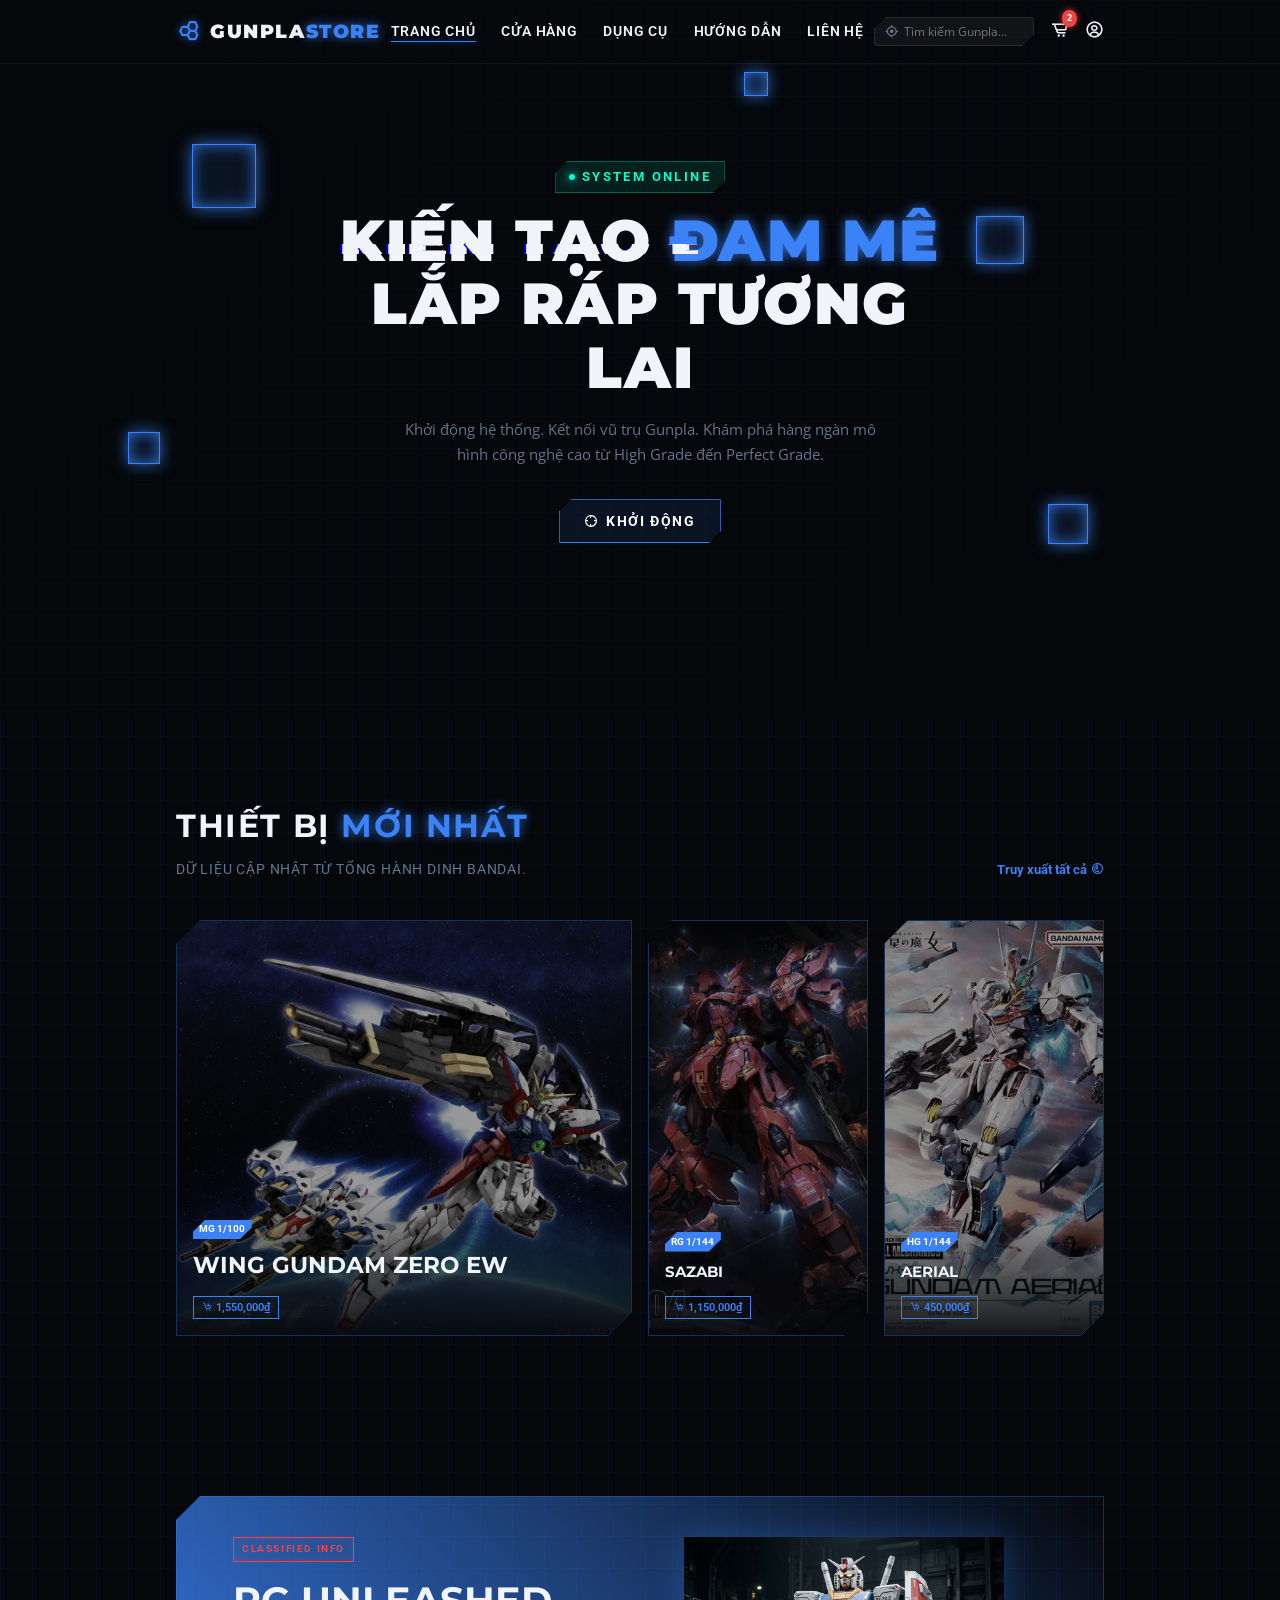
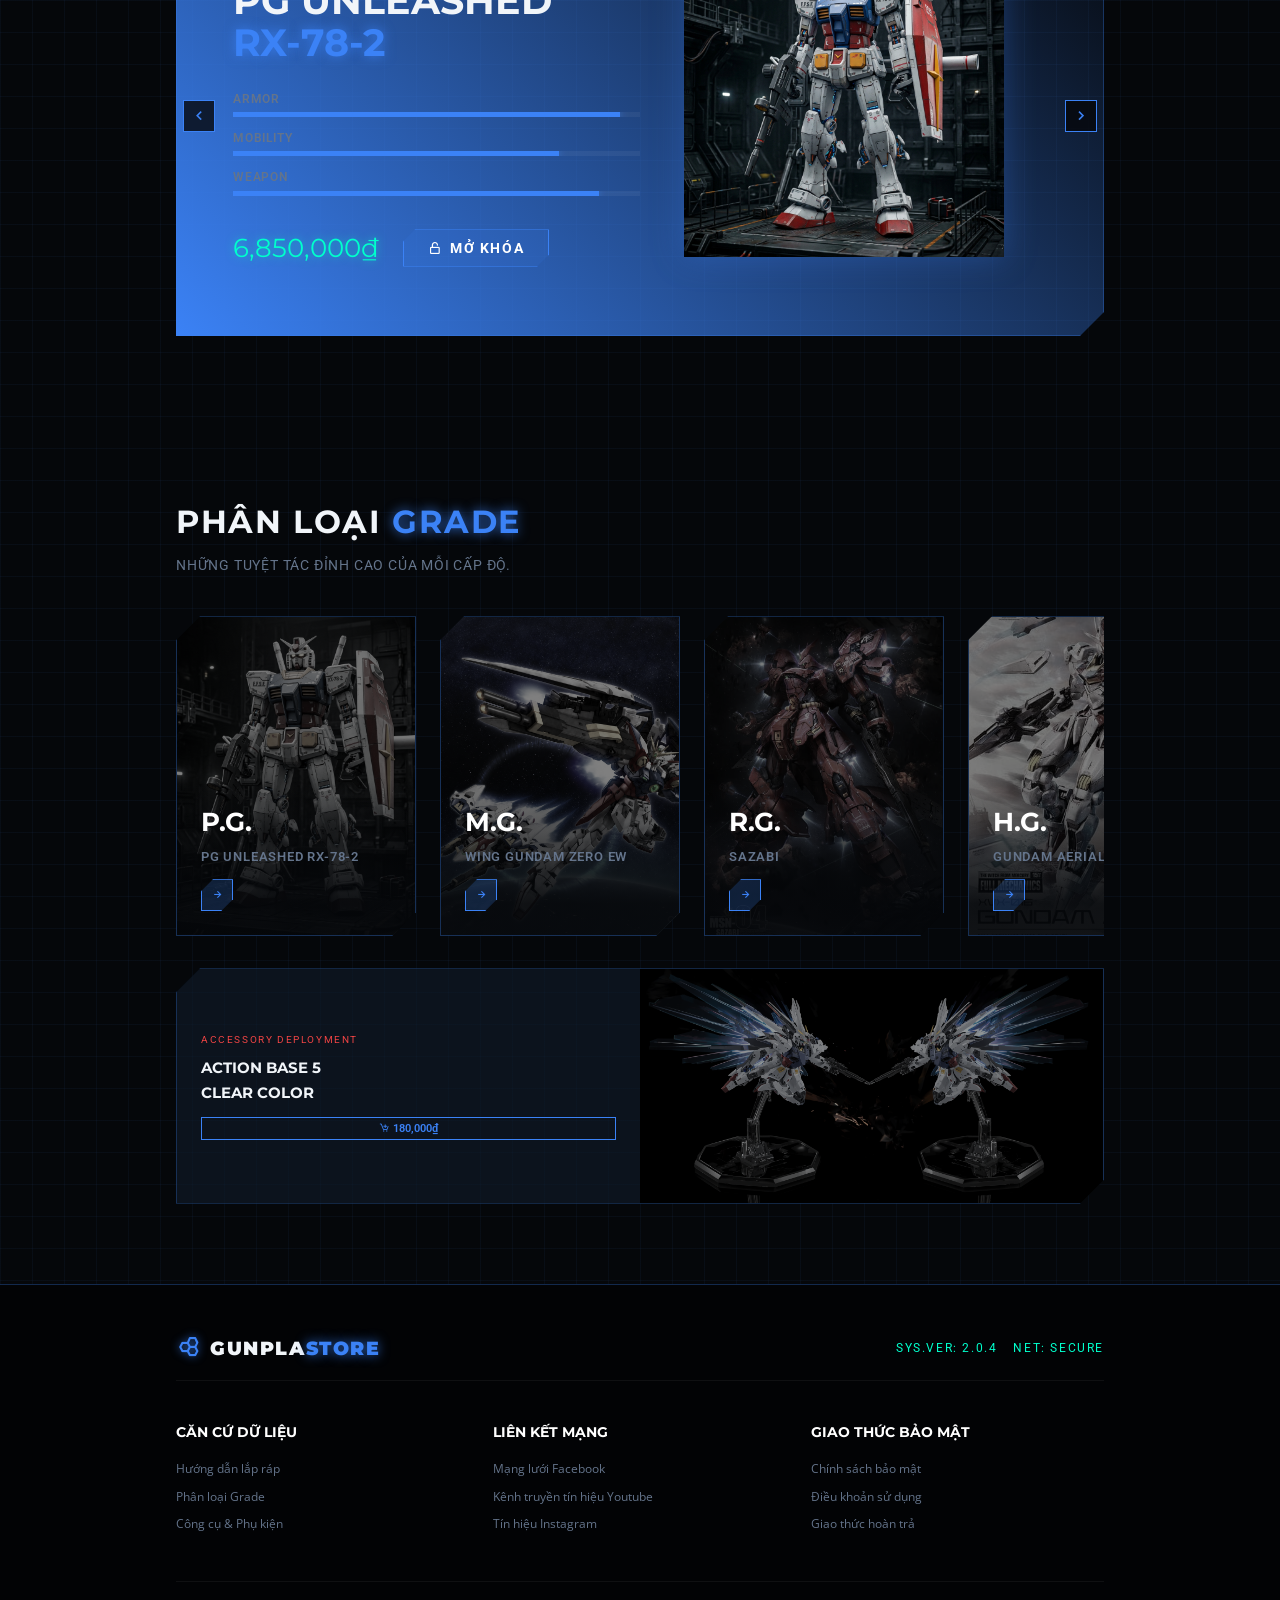
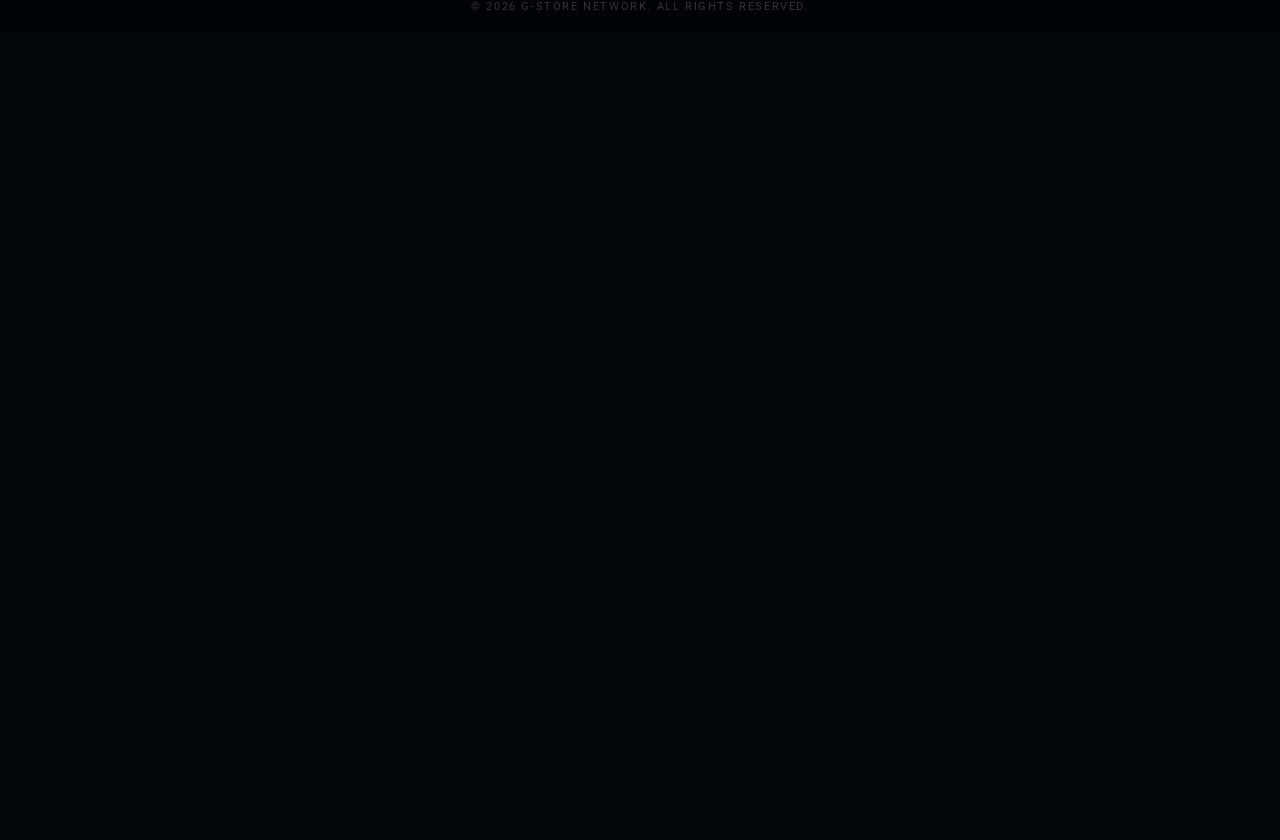
==== commit 95ce5a9c: "int" ====
--- a/index.html
+++ b/index.html
@@ -36,7 +36,7 @@
                 <ul class="nav-list">
                     <li class="nav-item"><a href="index.html" class="nav-link active">TRANG CHỦ</a></li>
                     <li class="nav-item"><a href="store.html" class="nav-link">CỬA HÀNG</a></li>
-                    <li class="nav-item"><a href="tools.html" class="nav-link">DỤNG CỤ</a></li>
+                    <li class="nav-item"><a href="#tools" class="nav-link">DỤNG CỤ</a></li>
                     <li class="nav-item"><a href="#guide" class="nav-link">HƯỚNG DẪN</a></li>
                     <li class="nav-item"><a href="#contact" class="nav-link">LIÊN HỆ</a></li>
                 </ul>
@@ -112,110 +112,7 @@
             </div>
         </section>
 
-        <!-- Featured Product Grades Section -->
-        <section class="universe section" id="universe">
-            <div class="container">
-                <div class="section-header">
-                    <h2 class="section-title">PHÂN LOẠI <span class="highlight">GRADE</span></h2>
-                    <p class="section-subtitle">Những tuyệt tác đỉnh cao của mỗi cấp độ.</p>
-                </div>
-
-                <div class="universe-track">
-                    <!-- PG -->
-                    <div class="universe-card">
-                        <div class="uc-bg">
-                            <img src="assets/images/PG/pg_unleashed.png" alt="Perfect Grade">
-                        </div>
-                        <div class="uc-content">
-                            <h3>P.G.</h3>
-                            <span>PG UNLEASHED RX-78-2</span>
-                            <a href="#" class="uc-btn"><i class='bx bx-right-arrow-alt'></i></a>
-                        </div>
-                    </div>
-                    <!-- MG -->
-                    <div class="universe-card">
-                        <div class="uc-bg">
-                            <img src="assets/images/MG/WingZero.png" alt="Master Grade">
-                        </div>
-                        <div class="uc-content">
-                            <h3>M.G.</h3>
-                            <span>WING GUNDAM ZERO EW</span>
-                            <a href="#" class="uc-btn"><i class='bx bx-right-arrow-alt'></i></a>
-                        </div>
-                    </div>
-                    <!-- RG -->
-                    <div class="universe-card">
-                        <div class="uc-bg">
-                            <img src="assets/images/RG/Sazabi.png" alt="Real Grade">
-                        </div>
-                        <div class="uc-content">
-                            <h3>R.G.</h3>
-                            <span>SAZABI</span>
-                            <a href="#" class="uc-btn"><i class='bx bx-right-arrow-alt'></i></a>
-                        </div>
-                    </div>
-                    <!-- HG -->
-                    <div class="universe-card">
-                        <div class="uc-bg">
-                            <img src="assets/images/HG/Aerial.png" alt="High Grade">
-                        </div>
-                        <div class="uc-content">
-                            <h3>H.G.</h3>
-                            <span>GUNDAM AERIAL</span>
-                            <a href="#" class="uc-btn"><i class='bx bx-right-arrow-alt'></i></a>
-                        </div>
-                    </div>
-                </div>
-            </div>
-        </section>
-
-        <!-- Spotlight Section (Asymmetric Radar Design) -->
-        <section class="spotlight section" id="spotlight">
-            <div class="container">
-                <div class="spotlight-wrapper">
-                    <!-- Left: Radar/Info -->
-                    <div class="spotlight-info">
-                        <div class="tech-badge">CLASSIFIED INFO</div>
-                        <h2 class="spotlight-title">PG UNLEASHED <br><span class="highlight">RX-78-2</span></h2>
-
-                        <div class="radar-stats">
-                            <div class="stat-item">
-                                <span class="stat-label">ARMOR</span>
-                                <div class="stat-bar">
-                                    <div class="stat-fill" style="width: 95%;"></div>
-                                </div>
-                            </div>
-                            <div class="stat-item">
-                                <span class="stat-label">MOBILITY</span>
-                                <div class="stat-bar">
-                                    <div class="stat-fill" style="width: 80%;"></div>
-                                </div>
-                            </div>
-                            <div class="stat-item">
-                                <span class="stat-label">WEAPON</span>
-                                <div class="stat-bar">
-                                    <div class="stat-fill" style="width: 90%;"></div>
-                                </div>
-                            </div>
-                        </div>
-
-                        <div class="spotlight-price">
-                            <span class="digital-price">6,850,000₫</span>
-                            <button class="btn btn-primary"><i class='bx bx-lock-open-alt'></i> MỞ KHÓA</button>
-                        </div>
-                    </div>
-
-                    <!-- Right: Big Image -->
-                    <div class="spotlight-visual">
-                        <div class="visual-bg-circle"></div>
-                        <div class="visual-bg-crosshair"></div>
-                        <img src="assets/images/PG/pg_unleashed.png" alt="PG Unleashed RX-78-2" class="spotlight-img">
-                    </div>
-                </div>
-            </div>
-        </section>
-
-        <!-- Bento Box Grid (New Arrivals) -->
+        <!-- Bento Box Grid (New Arrivals) - NOW WITHOUT THE WIDE ACCESSORY ITEM -->
         <section class="bento section" id="bento-grid">
             <div class="container">
                 <div class="section-header flex-header">
@@ -259,19 +156,130 @@
                         </div>
                         <div class="scanner-line"></div>
                     </div>
-
-                    <!-- Bento Item 4 (Wide) -->
-                    <div class="bento-item bento-wide">
-                        <div class="bento-split">
-                            <div class="bento-info">
-                                <span class="tech-text">ACCESSORY DEPLOYMENT</span>
-                                <h3>ACTION BASE 5 <br> CLEAR COLOR</h3>
-                                <button class="bento-btn"><i class='bx bx-cart-add'></i> 180,000₫</button>
+                </div>
+            </div>
+        </section>
+
+        <!-- Spotlight Section (Asymmetric Radar Design) -->
+        <section class="spotlight section" id="spotlight">
+            <div class="container">
+                <div class="spotlight-wrapper">
+                    <!-- Left: Radar/Info -->
+                    <div class="spotlight-info">
+                        <div class="tech-badge">CLASSIFIED INFO</div>
+                        <h2 class="spotlight-title" id="spotlight-title">PG UNLEASHED <br><span class="highlight" id="spotlight-highlight">RX-78-2</span></h2>
+
+                        <div class="radar-stats">
+                            <div class="stat-item">
+                                <span class="stat-label">ARMOR</span>
+                                <div class="stat-bar">
+                                    <div class="stat-fill" id="stat-armor" style="width: 95%;"></div>
+                                </div>
                             </div>
-                            <img src="assets/images/PhuKien/ActionBase.png" alt="Action Base">
-                        </div>
-                        <div class="scanner-line"></div>
-                    </div>
+                            <div class="stat-item">
+                                <span class="stat-label">MOBILITY</span>
+                                <div class="stat-bar">
+                                    <div class="stat-fill" id="stat-mobility" style="width: 80%;"></div>
+                                </div>
+                            </div>
+                            <div class="stat-item">
+                                <span class="stat-label">WEAPON</span>
+                                <div class="stat-bar">
+                                    <div class="stat-fill" id="stat-weapon" style="width: 90%;"></div>
+                                </div>
+                            </div>
+                        </div>
+
+                        <div class="spotlight-price">
+                            <span class="digital-price" id="spotlight-price">6,850,000₫</span>
+                            <button class="btn btn-primary"><i class='bx bx-lock-open-alt'></i> MỞ KHÓA</button>
+                        </div>
+                    </div>
+
+                    <!-- Right: Big Image -->
+                    <div class="spotlight-visual">
+                        <div class="visual-bg-circle"></div>
+                        <div class="visual-bg-crosshair"></div>
+                        <img src="assets/images/PG/pg_unleashed.png" alt="PG Unleashed RX-78-2" class="spotlight-img" id="spotlight-img">
+                    </div>
+
+                    <!-- Navigation Buttons -->
+                    <button class="spotlight-nav prev-btn" id="spot-prev"><i class='bx bx-chevron-left'></i></button>
+                    <button class="spotlight-nav next-btn" id="spot-next"><i class='bx bx-chevron-right'></i></button>
+                </div>
+            </div>
+        </section>
+
+        <!-- Featured Product Grades Section -->
+        <section class="universe section" id="universe">
+            <div class="container">
+                <div class="section-header">
+                    <h2 class="section-title">PHÂN LOẠI <span class="highlight">GRADE</span></h2>
+                    <p class="section-subtitle">Những tuyệt tác đỉnh cao của mỗi cấp độ.</p>
+                </div>
+
+                <div class="universe-track">
+                    <!-- PG -->
+                    <div class="universe-card">
+                        <div class="uc-bg">
+                            <img src="assets/images/PG/pg_unleashed.png" alt="Perfect Grade">
+                        </div>
+                        <div class="uc-content">
+                            <h3>P.G.</h3>
+                            <span>PG UNLEASHED RX-78-2</span>
+                            <a href="#" class="uc-btn"><i class='bx bx-right-arrow-alt'></i></a>
+                        </div>
+                    </div>
+                    <!-- MG -->
+                    <div class="universe-card">
+                        <div class="uc-bg">
+                            <img src="assets/images/MG/WingZero.png" alt="Master Grade">
+                        </div>
+                        <div class="uc-content">
+                            <h3>M.G.</h3>
+                            <span>WING GUNDAM ZERO EW</span>
+                            <a href="#" class="uc-btn"><i class='bx bx-right-arrow-alt'></i></a>
+                        </div>
+                    </div>
+                    <!-- RG -->
+                    <div class="universe-card">
+                        <div class="uc-bg">
+                            <img src="assets/images/RG/Sazabi.png" alt="Real Grade">
+                        </div>
+                        <div class="uc-content">
+                            <h3>R.G.</h3>
+                            <span>SAZABI</span>
+                            <a href="#" class="uc-btn"><i class='bx bx-right-arrow-alt'></i></a>
+                        </div>
+                    </div>
+                    <!-- HG -->
+                    <div class="universe-card">
+                        <div class="uc-bg">
+                            <img src="assets/images/HG/Aerial.png" alt="High Grade">
+                        </div>
+                        <div class="uc-content">
+                            <h3>H.G.</h3>
+                            <span>GUNDAM AERIAL</span>
+                            <a href="#" class="uc-btn"><i class='bx bx-right-arrow-alt'></i></a>
+                        </div>
+                    </div>
+                </div>
+            </div>
+        </section>
+
+        <!-- New Section for the Accessory (Action Base 5) - PLACED AT THE VERY BOTTOM -->
+        <section class="section accessory-spotlight" id="accessory-spotlight">
+            <div class="container">
+                <div class="bento-item bento-wide">
+                    <div class="bento-split">
+                        <div class="bento-info">
+                            <span class="tech-text">ACCESSORY DEPLOYMENT</span>
+                            <h3>ACTION BASE 5 <br> CLEAR COLOR</h3>
+                            <button class="bento-btn"><i class='bx bx-cart-add'></i> 180,000₫</button>
+                        </div>
+                        <img src="assets/images/PhuKien/ActionBase.png" alt="Action Base">
+                    </div>
+                    <div class="scanner-line"></div>
                 </div>
             </div>
         </section>
--- a/style.css
+++ b/style.css
@@ -51,6 +51,7 @@
         linear-gradient(rgba(59, 130, 246, 0.05) 1px, transparent 1px),
         linear-gradient(90deg, rgba(59, 130, 246, 0.05) 1px, transparent 1px);
     background-size: 40px 40px;
+    zoom: 0.8;
 }
 
 ul { list-style: none; }
@@ -386,13 +387,11 @@
 .spotlight-wrapper {
     display: grid;
     grid-template-columns: 1fr 1fr;
-    gap: 50px;
-    align-items: center;
-    background: var(--bg-surface);
-    padding: 50px;
+    padding: 50px 70px;
     clip-path: var(--clip-card);
     border: 1px solid var(--border-color);
     position: relative;
+    min-height: 550px; /* Cố định chiều cao tổng thể */
 }
 
 /* Glowing Border Animation Hack using pseudo-element */
@@ -408,7 +407,7 @@
 
 .spotlight-info { position: relative; z-index: 2; }
 .tech-badge { display: inline-block; font-family: var(--font-subheading); font-weight: 700; color: var(--secondary-color); border: 1px solid var(--secondary-color); padding: 4px 10px; font-size: 0.8rem; letter-spacing: 2px; margin-bottom: 20px; box-shadow: inset 0 0 10px rgba(239, 68, 68, 0.2); }
-.spotlight-title { font-family: var(--font-heading); font-size: 3rem; line-height: 1.1; margin-bottom: 30px; }
+.spotlight-title { font-family: var(--font-heading); font-size: 3rem; line-height: 1.1; margin-bottom: 30px; min-height: 110px; display: flex; flex-direction: column; justify-content: center; }
 
 .radar-stats { margin-bottom: 40px; }
 .stat-item { margin-bottom: 15px; }
@@ -424,7 +423,35 @@
 .visual-bg-crosshair { position: absolute; width: 350px; height: 350px; border-left: 1px solid rgba(59, 130, 246, 0.2); border-right: 1px solid rgba(59, 130, 246, 0.2); animation: spin 15s linear infinite reverse; }
 @keyframes spin { 100% { transform: rotate(360deg); } }
 
-.spotlight-img { position: relative; z-index: 2; max-height: 110%; filter: drop-shadow(0 0 20px rgba(59, 130, 246, 0.3)); }
+.spotlight-img { position: relative; z-index: 2; max-height: 100%; max-width: 100%; object-fit: contain; filter: drop-shadow(0 0 20px rgba(59, 130, 246, 0.3)); transition: var(--transition); }
+
+/* Spotlight Nav Buttons (Positioned inside but at the edges to avoid overlap) */
+.spotlight-nav {
+    position: absolute;
+    top: 50%;
+    transform: translateY(-50%);
+    width: 40px;
+    height: 40px;
+    background: rgba(5, 7, 10, 0.8);
+    border: 1px solid var(--primary-color);
+    color: var(--primary-color);
+    font-size: 1.5rem;
+    display: flex;
+    align-items: center;
+    justify-content: center;
+    cursor: pointer;
+    z-index: 10;
+    transition: var(--transition);
+}
+
+.spotlight-nav:hover {
+    background: var(--primary-color);
+    color: #fff;
+    box-shadow: 0 0 15px var(--primary-glow);
+}
+
+.prev-btn { left: 8px; }
+.next-btn { right: 8px; }
 
 /* =========================================
    BENTO GRID SECTION (MASONRY)
@@ -458,6 +485,10 @@
 .scanner-line { position: absolute; top: 0; left: 0; width: 100%; height: 2px; background: var(--primary-color); box-shadow: 0 0 15px var(--primary-glow); z-index: 3; opacity: 0; transition: opacity 0.3s; }
 .bento-item:hover .scanner-line { opacity: 1; animation: scan 2s linear infinite; }
 @keyframes scan { 0% { top: 0; } 50% { top: 100%; } 100% { top: 0; } }
+
+/* Section Spacing Adjustments */
+#universe { padding-bottom: 10px; }
+#accessory-spotlight { padding-top: 10px; }
 
 /* Grid positioning */
 .bento-large { grid-column: span 2; grid-row: span 2; }
@@ -536,200 +567,3 @@
     .digital-price { font-size: 1.5rem; }
     .cubes-container { display: none; } /* Giấu khối 3D trên màn hình quá nhỏ để mượt hơn */
 }
-
-/* =========================================
-   TOOLS PAGE SPECIFIC
-   ========================================= */
-.tools-hero {
-    height: 60vh;
-    min-height: 500px;
-}
-
-.scanner-sweep {
-    position: absolute;
-    bottom: 0;
-    left: 0;
-    width: 100%;
-    height: 100px;
-    background: linear-gradient(to top, var(--primary-glow), transparent);
-    animation: sweep 4s ease-in-out infinite;
-    z-index: 2;
-    opacity: 0.3;
-}
-
-@keyframes sweep {
-    0%, 100% { transform: translateY(0); opacity: 0.1; }
-    50% { transform: translateY(-100px); opacity: 0.4; }
-}
-
-.filter-group {
-    display: flex;
-    gap: 15px;
-}
-
-.filter-btn {
-    background: var(--bg-surface);
-    border: 1px solid var(--border-color);
-    color: var(--text-muted);
-    padding: 8px 20px;
-    font-family: var(--font-subheading);
-    font-weight: 600;
-    cursor: pointer;
-    clip-path: var(--clip-btn);
-    transition: var(--transition);
-}
-
-.filter-btn:hover, .filter-btn.active {
-    background: var(--primary-color);
-    color: #fff;
-    border-color: var(--primary-color);
-    box-shadow: 0 0 10px var(--primary-glow);
-}
-
-.tools-grid {
-    display: grid;
-    grid-template-columns: repeat(auto-fill, minmax(300px, 1fr));
-    gap: 30px;
-    margin-top: 40px;
-}
-
-.tool-card {
-    background: var(--bg-surface);
-    border: 1px solid var(--border-color);
-    clip-path: var(--clip-card);
-    position: relative;
-    padding: 20px;
-    transition: var(--transition);
-    overflow: hidden;
-}
-
-.tool-card:hover {
-    transform: translateY(-10px);
-    border-color: var(--primary-color);
-    background: var(--bg-surface-hover);
-}
-
-.tc-image {
-    position: relative;
-    width: 100%;
-    height: 200px;
-    margin-bottom: 20px;
-    overflow: hidden;
-    clip-path: var(--clip-btn);
-}
-
-.tc-image img {
-    width: 100%;
-    height: 100%;
-    object-fit: cover;
-    filter: grayscale(40%) brightness(0.8);
-    transition: var(--transition);
-}
-
-.tool-card:hover .tc-image img {
-    filter: grayscale(0%) brightness(1);
-    transform: scale(1.1);
-}
-
-.tc-badge {
-    position: absolute;
-    top: 10px;
-    left: 10px;
-    background: var(--secondary-color);
-    color: #fff;
-    font-size: 0.7rem;
-    font-weight: 800;
-    padding: 4px 10px;
-    clip-path: var(--clip-btn);
-    z-index: 2;
-}
-
-.tc-cat {
-    display: block;
-    font-family: var(--font-subheading);
-    font-size: 0.8rem;
-    color: var(--primary-color);
-    letter-spacing: 2px;
-    font-weight: 700;
-    margin-bottom: 8px;
-}
-
-.tc-info h3 {
-    font-family: var(--font-heading);
-    font-size: 1.2rem;
-    margin-bottom: 12px;
-    color: #fff;
-}
-
-.tc-info p {
-    font-size: 0.9rem;
-    color: var(--text-muted);
-    margin-bottom: 20px;
-    height: 60px;
-    overflow: hidden;
-    display: -webkit-box;
-    -webkit-line-clamp: 3;
-    -webkit-box-orient: vertical;
-    line-clamp: 3;
-}
-
-.tc-bottom {
-    display: flex;
-    justify-content: space-between;
-    align-items: center;
-}
-
-.tc-price {
-    font-family: var(--font-heading);
-    font-size: 1.3rem;
-    color: var(--neon-green);
-    text-shadow: 0 0 8px rgba(0, 255, 204, 0.4);
-}
-
-.tc-add-btn {
-    width: 40px;
-    height: 40px;
-    background: rgba(59, 130, 246, 0.2);
-    border: 1px solid var(--primary-color);
-    color: var(--primary-color);
-    display: flex;
-    align-items: center;
-    justify-content: center;
-    font-size: 1.5rem;
-    cursor: pointer;
-    clip-path: var(--clip-btn);
-    transition: var(--transition);
-}
-
-.tc-add-btn:hover {
-    background: var(--primary-color);
-    color: #fff;
-    box-shadow: 0 0 15px var(--primary-glow);
-}
-
-.card-glow {
-    position: absolute;
-    top: 0;
-    left: 0;
-    width: 100%;
-    height: 100%;
-    background: radial-gradient(circle at var(--mouse-x, 50%) var(--mouse-y, 50%), rgba(59, 130, 246, 0.1) 0%, transparent 60%);
-    pointer-events: none;
-    opacity: 0;
-    transition: opacity 0.3s;
-}
-
-.tool-card:hover .card-glow {
-    opacity: 1;
-}
-
-@media (max-width: 768px) {
-    .filter-group {
-        overflow-x: auto;
-        padding-bottom: 10px;
-        width: 100%;
-    }
-    .filter-btn {
-        flex-shrink: 0;
-    }
-}
